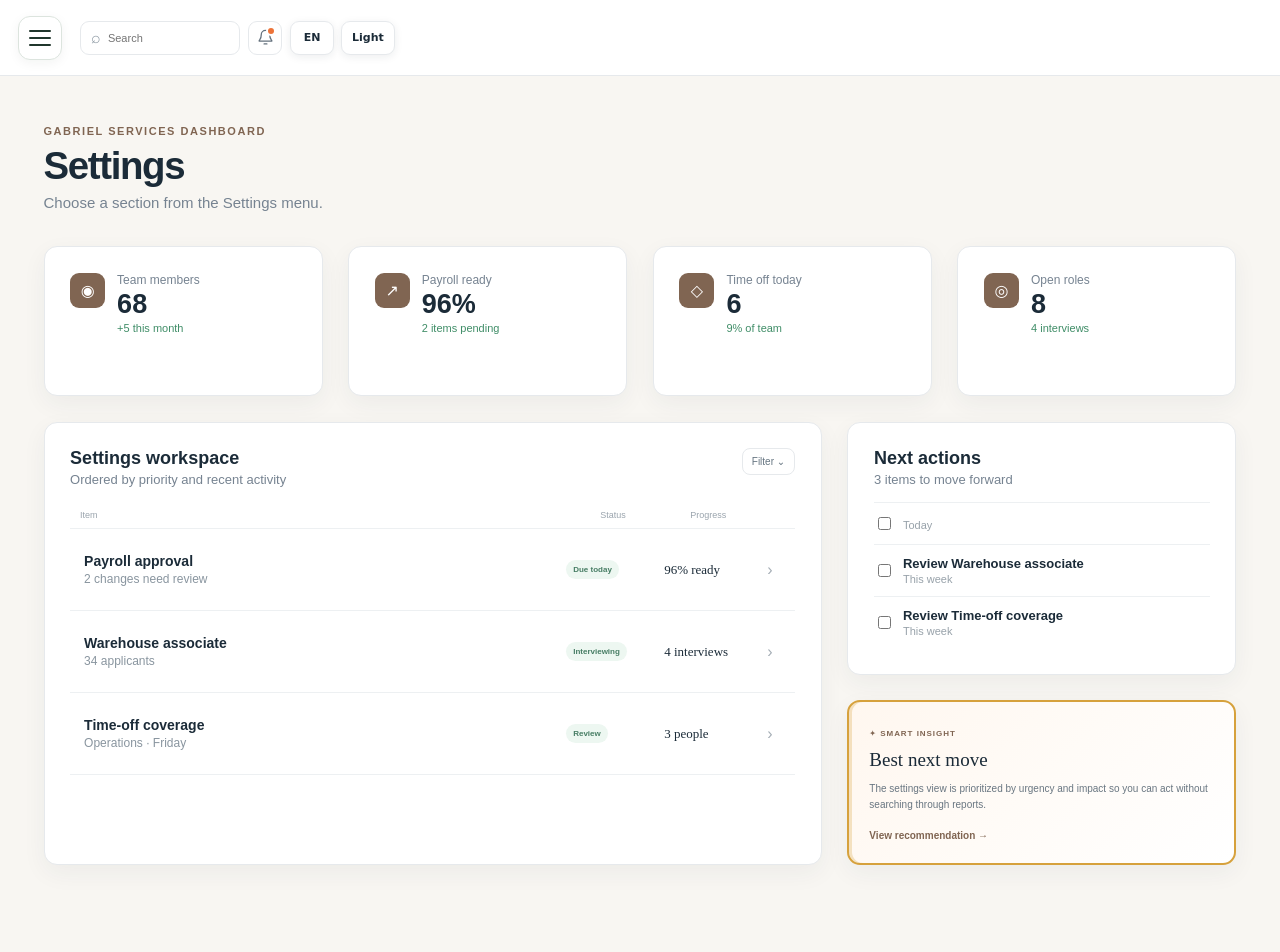
==== index.html @ d24aa78d "Add sliding workspace navigation and section tabs" ====
<!doctype html>
<html lang="en">
<head>
<meta charset="utf-8">
<meta name="viewport" content="width=device-width,initial-scale=1,viewport-fit=cover">
<meta name="description" content="Gabriel Services role-based HR dashboard suite for freelancers, recruiters, HR professionals, businesses and talent.">
<title>Gabriel Services — Business Workspace</title>
<style>
:root{--ink:#1b2b38;--muted:#768391;--line:#e6e9ec;--canvas:#f8f6f2;--nav:#263b4f;--nav2:#1b2c3b;--orange:#ed7338;--orange-soft:#fff1e7;--warm-accent:#806552;--gold-hint:#d6a13c;--green:#3f8d67;--white:#fff;--shadow:0 8px 24px rgba(31,48,64,.055)}
*{box-sizing:border-box}html,body{margin:0;min-height:100%;background:var(--canvas);color:var(--ink);font-family:Inter,ui-sans-serif,system-ui,-apple-system,"Segoe UI",sans-serif}button,input{font:inherit}.app{min-height:100vh;display:grid;grid-template-columns:252px minmax(0,1fr)}
.sidebar{height:100vh;position:sticky;top:0;padding:26px 17px 18px;background:linear-gradient(180deg,var(--nav),var(--nav2));color:#dbe3e9;display:flex;flex-direction:column}.brand{display:flex;align-items:center;gap:11px;padding:0 8px 25px;font-size:15px;font-weight:780}.brand-mark{width:39px;height:39px;display:grid;place-items:center;border-radius:12px;color:#fff;background:linear-gradient(145deg,#ff9a51,#df5b27);font:24px Georgia,serif;box-shadow:0 8px 18px rgba(234,105,48,.25)}.brand small{display:block;color:#8ea0af;font-size:10px;font-weight:500;margin-top:2px}.side-context{margin:0 8px 12px;padding:13px 14px;border:1px solid rgba(255,255,255,.09);background:rgba(255,255,255,.035);border-radius:11px}.side-context small{display:block;font-size:8px;letter-spacing:.15em;color:#8fa2b1}.side-context strong{font-size:12px}.side-nav{display:grid;gap:4px}.side-nav button,.side-bottom button{border:0;background:transparent;color:#b8c4cd;text-align:left;padding:10px 12px;border-radius:9px;cursor:pointer;display:flex;align-items:center;gap:11px;font-size:12.5px;transition:.18s}.side-nav button i,.side-bottom button i{width:18px;text-align:center;font-style:normal;color:#8ea1b0}.side-nav button:hover,.side-nav button.active,.side-bottom button:hover{background:#324b61;color:#fff}.side-nav button.active i{color:#ff9a62}.side-bottom{margin-top:auto;border-top:1px solid rgba(255,255,255,.11);padding-top:10px}
.workspace{min-width:0}.topbar{height:76px;position:sticky;top:0;z-index:5;background:rgba(255,255,255,.96);border-bottom:1px solid var(--line);display:flex;align-items:center;justify-content:flex-end;gap:16px;padding:10px 28px}.top-actions{display:flex;align-items:center;gap:8px}.search{height:34px;width:160px;display:flex;align-items:center;gap:6px;padding:0 10px;border:1px solid var(--line);border-radius:9px;color:#8d99a3;background:#fff}.search input{width:100%;border:0;outline:0;font-size:11px;background:transparent}.round{position:relative;width:34px;height:34px;border:1px solid var(--line);border-radius:9px;background:#fff;color:#64717d;cursor:pointer}.round em{position:absolute;width:6px;height:6px;background:var(--orange);border-radius:50%;right:7px;top:6px}
.content{max-width:1420px;margin:auto;padding:24px 34px 38px}.breadcrumb{color:#9aa4ac;font-size:10px;margin-bottom:18px}.breadcrumb span{padding:0 6px}.welcome{display:flex;align-items:flex-end;justify-content:space-between;gap:18px;margin-bottom:22px}.eyebrow{font-size:9px;letter-spacing:.14em;text-transform:uppercase;color:var(--warm-accent);font-weight:850}.welcome h1{font:500 31px Georgia,serif;margin:6px 0 5px}.welcome p,.panel-title p{margin:0;color:var(--muted);font-size:12px}.primary{border:0;border-radius:10px;background:var(--warm-accent);color:#fff;padding:11px 16px;font-size:11px;font-weight:800;box-shadow:0 8px 18px rgba(128,101,82,.24);cursor:pointer}.metrics{display:grid;grid-template-columns:repeat(4,minmax(0,1fr));gap:13px;margin-bottom:15px}.metrics article,.panel{background:#fff;border:1px solid var(--line);border-radius:13px;box-shadow:var(--shadow)}.metrics article{padding:16px;display:flex;gap:12px;min-width:0}.metrics i{width:35px;height:35px;border-radius:9px;background:var(--warm-accent);color:#fff;display:grid;place-items:center;font-style:normal}.metrics div{min-width:0;display:flex;flex-direction:column}.metrics span{font-size:10px;color:var(--muted)}.metrics strong{font:500 23px Georgia,serif;margin:2px 0}.metrics small{font-size:9px;color:var(--green)}
.dashboard-grid{display:grid;grid-template-columns:minmax(0,1.65fr) minmax(280px,.75fr);gap:15px}.panel{padding:18px}.panel-title{display:flex;align-items:flex-start;justify-content:space-between;gap:12px;margin-bottom:15px}.panel-title h2{font-size:14px;margin:0 0 3px}.panel-title button{border:1px solid var(--line);border-radius:8px;background:#fff;color:#667581;font-size:10px;padding:7px 9px;cursor:pointer}.table-head{display:grid;grid-template-columns:1fr 90px 95px;color:#9aa4ad;font-size:9px;padding:8px 10px;border-bottom:1px solid #edf0f2}.data-row{width:100%;display:grid;grid-template-columns:minmax(0,1fr) 90px 95px 14px;align-items:center;gap:8px;padding:14px 10px;border:0;border-bottom:1px solid #edf0f2;background:#fff;text-align:left;cursor:pointer;color:var(--ink)}.data-row:hover{background:#fbfaf8}.row-main{display:flex;flex-direction:column;min-width:0}.row-main b{font-size:11px;white-space:nowrap;overflow:hidden;text-overflow:ellipsis}.row-main small{font-size:9px;color:#89959f;margin-top:3px}.data-row>strong{font:500 13px Georgia,serif}.data-row>em{font-style:normal;color:#a4adb5}.status{justify-self:start;font-size:8px;font-weight:800;color:#477d64;background:#edf7f1;padding:5px 7px;border-radius:20px}.empty{padding:42px;text-align:center;color:var(--muted);font-size:12px}.right-stack{display:grid;gap:15px}.task{display:flex;align-items:center;gap:9px;padding:11px 0;border-top:1px solid #edf0f2;cursor:pointer}.task input{accent-color:var(--orange)}.task span{display:flex;flex-direction:column}.task b{font-size:10px}.task small{font-size:9px;color:#98a2aa;margin-top:2px}.insight{padding:20px;border:2px solid var(--gold-hint);border-radius:13px;background:linear-gradient(135deg,#fff7ef,#fff);box-shadow:inset 3px 0 0 rgba(214,161,60,.28),var(--shadow)}.insight>span{font-size:8px;letter-spacing:.12em;color:var(--warm-accent);font-weight:900}.insight h2{font:19px Georgia,serif;margin:9px 0 6px}.insight p{font-size:10px;line-height:1.6;color:#697681}.insight button{border:0;background:transparent;color:var(--warm-accent);padding:7px 0 0;font-size:10px;font-weight:800;cursor:pointer}.toast{position:fixed;right:22px;bottom:22px;z-index:30;padding:12px 16px;border-radius:10px;background:#233548;color:#fff;font-size:11px;opacity:0;transform:translateY(8px);pointer-events:none;transition:.2s}.toast.show{opacity:1;transform:none}
@media(max-width:1050px){.app{grid-template-columns:78px minmax(0,1fr)}.sidebar{padding:22px 11px}.brand>span:last-child,.side-context,.side-nav button span,.side-bottom button span,.brand,.side-nav button,.side-bottom button{justify-content:center}.topbar{padding:10px 17px}.content{padding:22px}.metrics{grid-template-columns:repeat(2,minmax(0,1fr))}.dashboard-grid{grid-template-columns:1fr}.right-stack{grid-template-columns:1fr 1fr}}
@media(max-width:720px){.app{display:block}.sidebar{position:fixed;top:auto;bottom:0;left:0;right:0;width:100%;height:66px;z-index:20;padding:7px 10px;display:block}.brand,.side-context,.side-bottom{display:none}.side-nav{display:flex;overflow-x:auto}.side-nav button{min-width:64px;display:flex;flex-direction:column;gap:2px;padding:5px 7px;font-size:8px}.side-nav button span{display:block;white-space:nowrap}.topbar{height:auto;min-height:64px;padding:9px 12px;align-items:flex-start}.top-actions .search,.top-actions .round{display:none}.content{padding:18px 14px 90px}.welcome{align-items:flex-start}.welcome h1{font-size:25px}.primary{font-size:0;padding:11px}.primary::first-letter{font-size:16px}.metrics{grid-template-columns:1fr 1fr}.dashboard-grid,.right-stack{grid-template-columns:1fr}.table-head{display:none}.data-row{grid-template-columns:minmax(0,1fr) 70px 14px}.data-row>strong{display:none}}
@media(prefers-reduced-motion:reduce){*{transition:none!important}}

/* Staff RBAC approval controls */
.staff-access{margin-top:16px;padding:20px}.staff-access-head{display:flex;justify-content:space-between;gap:16px;align-items:flex-start;margin-bottom:16px}.staff-access-head h2{margin:0 0 5px;font-size:16px}.staff-access-head p{margin:0;color:var(--muted);font-size:11px;line-height:1.5}.staff-master{display:flex;align-items:center;gap:9px;font-size:11px;font-weight:800;white-space:nowrap}.staff-grid{display:grid;gap:10px}.staff-member{display:grid;grid-template-columns:minmax(180px,1fr) minmax(250px,1.5fr) auto;gap:14px;align-items:center;padding:14px;border:1px solid var(--line);border-radius:11px;background:var(--white)}.staff-identity strong,.staff-identity span{display:block}.staff-identity strong{font-size:12px}.staff-identity span{margin-top:3px;color:var(--muted);font-size:9px}.permission-set{display:flex;flex-wrap:wrap;gap:7px}.permission-toggle{display:flex;align-items:center;gap:5px;padding:6px 8px;border:1px solid var(--line);border-radius:20px;font-size:9px;background:var(--canvas)}.permission-toggle input,.switch input{accent-color:var(--green)}.staff-actions{display:flex;align-items:center;gap:8px}.switch{display:flex;align-items:center;gap:5px;font-size:9px;font-weight:750}.danger-word{border:0;background:transparent;color:#b54132;font-size:10px;font-weight:850;text-decoration:underline;cursor:pointer}.staff-authorization{margin-top:14px;padding:15px;border-radius:11px;background:var(--warm-accent);border:1px solid var(--warm-accent);box-shadow:0 8px 18px rgba(128,101,82,.2)}.staff-authorization h3{margin:0 0 5px;color:#fff;font-size:12px}.staff-authorization p{margin:0 0 10px;color:#f5eee9;font-size:9px;line-height:1.5}.auth-fields{display:grid;grid-template-columns:1fr 1fr auto;gap:9px}.auth-fields input{min-height:38px;border:1px solid var(--line);border-radius:8px;padding:8px 10px;background:var(--white);color:var(--ink);font-size:10px}.auth-fields button{border:1px solid #fff;border-radius:8px;padding:9px 12px;background:var(--nav);color:#fff;font-size:10px;font-weight:800;cursor:pointer}.senior-badge{display:inline-flex;margin-top:6px;padding:4px 7px;border-radius:20px;background:#f2e8d6;color:#805b1c;font-size:8px;font-weight:850}.rbac-modal{position:fixed;inset:0;z-index:90;display:none;place-items:center;padding:18px;background:rgba(14,28,37,.58);backdrop-filter:blur(5px)}.rbac-modal.open{display:grid}.rbac-dialog{width:min(440px,100%);padding:22px;border-radius:14px;background:var(--white);border:1px solid var(--line);box-shadow:0 22px 60px rgba(0,0,0,.25)}.rbac-dialog h2{margin:0 0 8px;font-size:17px}.rbac-dialog p{color:var(--muted);font-size:10px;line-height:1.6}.rbac-dialog input{width:100%;min-height:40px;margin:8px 0;border:1px solid var(--line);border-radius:8px;padding:9px;background:var(--canvas);color:var(--ink)}.dialog-actions{display:flex;justify-content:flex-end;gap:8px;margin-top:12px}.dialog-actions button{border:1px solid var(--line);border-radius:8px;padding:9px 12px;background:var(--white);color:var(--ink);font-size:10px;font-weight:800;cursor:pointer}.dialog-actions .confirm-delete{background:#a9362b;border-color:#a9362b;color:#fff}.dialog-actions .confirm-delete:disabled{opacity:.45;cursor:not-allowed}
@media(max-width:900px){.staff-member{grid-template-columns:1fr}.staff-actions{justify-content:flex-start}.auth-fields{grid-template-columns:1fr}}

/* Language and theme controls */
.ui-preferences{display:flex;align-items:center;gap:7px;z-index:50}
.ui-toggle{min-width:44px;height:34px;padding:0 10px;border:1px solid var(--line,#d8dee3);border-radius:9px;background:var(--white,#fff);color:var(--ink,#1b2b38);font:700 11px/1 system-ui,sans-serif;cursor:pointer;box-shadow:0 2px 8px rgba(20,35,48,.08);transition:background .2s,color .2s,border-color .2s}
.ui-toggle:hover,.ui-toggle:focus-visible{border-color:var(--orange,#ed7338);outline:2px solid transparent;box-shadow:0 0 0 3px rgba(237,115,56,.18)}
html[data-theme="dark"]{color-scheme:dark;--ink:#ecf2f5;--muted:#aebbc4;--line:#3a4b58;--canvas:#121b22;--white:#1d2a34;--nav:#17232d;--nav2:#101920;--orange-soft:#3a291f;--shadow:0 8px 24px rgba(0,0,0,.28)}
html[data-theme="dark"] body,html[data-theme="dark"] main,html[data-theme="dark"] .workspace{background:#121b22;color:#ecf2f5}
html[data-theme="dark"] .topbar,html[data-theme="dark"] .panel,html[data-theme="dark"] .metrics article,html[data-theme="dark"] .data-row,html[data-theme="dark"] .search,html[data-theme="dark"] .round,html[data-theme="dark"] .panel-title button,html[data-theme="dark"] .ui-toggle{background:#1d2a34;color:#ecf2f5;border-color:#3a4b58}

html[data-theme="dark"] .data-row:hover{background:#263640}
html[data-theme="dark"] .insight{background:linear-gradient(135deg,#35271f,#1d2a34);border-color:var(--gold-hint)}
html[data-theme="dark"] .task,html[data-theme="dark"] .data-row,html[data-theme="dark"] .table-head{border-color:#33444f}
html[data-theme="dark"] img{filter:brightness(.88)}
@media(max-width:720px){.ui-preferences{position:fixed;right:10px;bottom:74px}.ui-toggle{height:38px;background:#fff;color:#1b2b38}}


/* Accessible zoom and responsive reflow standard — 45% through 200% */
html{-webkit-text-size-adjust:100%;text-size-adjust:100%}
body{overflow-x:hidden}
img,svg,canvas,video{max-width:100%;height:auto}
button,a,input,select,textarea{max-width:100%}
.workspace,.content,.panel,.dashboard-grid,.right-stack,.metrics,.welcome,.topbar,.top-actions,.data-row,.row-main{min-width:0}
@media(max-width:900px){
  .welcome{align-items:flex-start;flex-direction:column}
  .welcome .primary{align-self:stretch;min-height:44px;white-space:normal}
  .topbar{height:auto;min-height:64px;flex-wrap:wrap}
  .top-actions{margin-left:auto;flex-wrap:wrap}
}
@media(max-width:720px){
  .topbar{align-items:stretch}
  .content{padding-inline:clamp(12px,4vw,22px)}
  .primary{font-size:11px;padding:11px 16px}
  .primary::first-letter{font-size:inherit}
  .metrics{grid-template-columns:1fr}
  .metrics article{overflow-wrap:anywhere}
  .panel{padding:clamp(13px,4vw,18px)}
  .panel-title{flex-wrap:wrap}
  .data-row{grid-template-columns:minmax(0,1fr);gap:7px}
  .data-row>strong,.data-row>em,.data-row>.status{display:block;justify-self:start}
  .row-main b{white-space:normal;overflow:visible;text-overflow:clip;overflow-wrap:anywhere}
  .ui-preferences{position:static;margin-left:auto}
  .toast{left:12px;right:12px;bottom:78px;max-width:calc(100% - 24px)}
}
@media(max-width:380px){
  .topbar{padding-inline:10px}
  .side-nav button{min-width:58px}
}

</style>
<link rel="stylesheet" href="responsive.css?v=1">
<link rel="stylesheet" href="screens/adaptive.css?v=1">
<link rel="stylesheet" href="smb-workspaces.css?v=6">
  <link rel="stylesheet" href="workspace-nav.css?v=1">
</head>
<body>
<main class="app" id="dashboardApp">
 <aside class="sidebar" id="appSidebar">
  <div class="brand"><span class="brand-mark">G</span><span>Gabriel Services<small>People, beautifully managed</small></span></div>
  <div class="side-context"><small>WORKSPACE</small><strong id="workspaceName"></strong></div>
  <nav class="side-nav" id="sideNav" aria-label="Dashboard navigation"></nav>
 </aside>
 <section class="workspace">
  <header class="topbar"><button class="menu-toggle" id="menuToggle" type="button" aria-label="Close navigation menu" aria-controls="appSidebar" aria-expanded="true"><span></span><span></span><span></span></button><div class="top-actions"><label class="search"><span>⌕</span><input id="search" aria-label="Search screen" placeholder="Search"></label><button class="round notification-button" data-action="3 notifications ready" aria-label="Notifications: 3 unread" title="Notifications"><svg viewBox="0 0 24 24" aria-hidden="true"><path d="M18 8a6 6 0 0 0-12 0c0 7-3 7-3 9h18c0-2-3-2-3-9M10 21h4"/></svg><em></em></button></div></header>
  <div class="content">
   <div class="breadcrumb"><span id="crumbRole"></span> <span>/</span> <span id="crumbScreen"></span></div>
   <section class="welcome"><div><span class="eyebrow" id="eyebrow"></span><h1 id="title"></h1><p id="subtitle"></p></div><button class="primary" id="primary"></button></section>
   <section class="metrics" id="metrics"></section>
   <section class="dashboard-grid">
    <article class="panel"><div class="panel-title"><div><h2 id="workspaceTitle"></h2><p>Ordered by priority and recent activity</p></div><button data-action="Filters opened">Filter ⌄</button></div><div class="table-head"><span>Item</span><span>Status</span><span>Progress</span></div><div id="rowList"></div></article>
    <aside class="right-stack"><article class="panel"><div class="panel-title"><div><h2>Next actions</h2><p>3 items to move forward</p></div></div><div id="tasks"></div></article><article class="insight"><span>✦ SMART INSIGHT</span><h2>Best next move</h2><p id="insight"></p><button data-action="Recommendation opened">View recommendation →</button></article></aside>
   </section>

   <section class="section-workspace" id="sectionWorkspace" aria-live="polite"></section>

  </div>
 </section>
</main>
<button class="menu-backdrop" id="menuBackdrop" type="button" aria-label="Close navigation menu" hidden></button>

<div class="client-modal" id="clientModal" role="dialog" aria-modal="true" aria-labelledby="clientModalTitle" hidden>
 <div class="client-dialog">
  <header class="client-dialog-head"><div><span>CLIENT DIRECTORY &amp; BILLING</span><h2 id="clientModalTitle">Add client</h2><p>Create one reliable record for contacts, billing and invoicing.</p></div><button class="client-close" type="button" data-close-client aria-label="Close client form">×</button></header>
  <form id="clientForm">
   <section class="client-form-section"><div class="client-section-title"><h3>Client information</h3><span>Directory identity</span></div><div class="client-field-grid">
    <label>Client / business name <input name="businessName" autocomplete="organization" required placeholder="e.g. Northstar Ltd."></label>
    <label>Legal business name <input name="legalName" autocomplete="organization" placeholder="Registered legal name"></label>
    <label>Tax or registration number <input name="taxNumber" placeholder="Tax ID / registration number"></label>
    <label>Client status <select name="status"><option>Prospect</option><option selected>Active</option><option>On hold</option><option>Archived</option></select></label>
   </div></section>
   <section class="client-form-section"><div class="client-section-title"><h3>Primary contact</h3><span>People Directory</span></div><div class="client-field-grid">
    <label>Contact name <input name="contactName" autocomplete="name" required placeholder="First and last name"></label>
    <label>Role / title <input name="contactRole" autocomplete="organization-title" placeholder="e.g. Operations Director"></label>
    <label>Primary email <input name="contactEmail" type="email" autocomplete="email" required placeholder="name@company.com"></label>
    <label>Alternate email <input name="alternateEmail" type="email" placeholder="Optional alternate email"></label>
    <label>Phone <input name="phone" type="tel" autocomplete="tel" placeholder="Country code and number"></label>
    <label>Preferred contact method <select name="contactMethod"><option>Email</option><option>Phone</option><option>Either</option></select></label>
   </div></section>
   <section class="client-form-section"><div class="client-section-title"><h3>Billing &amp; invoicing</h3><span>Accounts receivable</span></div><label class="copy-contact"><input id="copyPrimaryContact" type="checkbox"> Use primary contact for billing</label><div class="client-field-grid">
    <label>Billing contact <input name="billingName" placeholder="Billing contact name"></label>
    <label>Billing email <input name="billingEmail" type="email" required placeholder="billing@company.com"></label>
    <label>Currency <select name="currency"><option>USD</option><option>CAD</option><option>EUR</option><option>GBP</option></select></label>
    <label>Payment terms <select name="paymentTerms"><option>Due on receipt</option><option>Net 15</option><option selected>Net 30</option><option>Net 45</option><option>Net 60</option></select></label>
    <label>Purchase order reference <input name="purchaseOrder" placeholder="Optional PO number"></label>
    <label>Invoice delivery <select name="invoiceDelivery"><option>Email PDF</option><option>E-invoice</option><option>Client portal</option></select></label>
    <label class="client-field-wide">Billing address <textarea name="billingAddress" autocomplete="street-address" placeholder="Street, city, region, postal code and country"></textarea></label>
    <label class="client-field-wide">Notes <textarea name="notes" placeholder="Billing instructions, service notes or internal reference"></textarea></label>
   </div></section>
   <p class="client-form-note">This prototype prepares the client record for secure backend validation. Contact and billing details are not stored in this browser.</p>
   <div class="client-form-actions"><button class="workspace-button" type="button" data-close-client>Cancel</button><button class="workspace-button primary-action" type="submit">Save client</button></div>
  </form>
 </div>
</div>

<div class="toast" id="toast" role="status" aria-live="polite"></div>
<script>
const accountData=(()=>{try{return JSON.parse(localStorage.getItem("gaboAccount")||"{}")}catch{return {}}})();
const businessName=(localStorage.getItem("gaboBusinessName")||accountData.businessName||accountData.companyName||"Gabriel Services").trim();
const roles={
 freelance:{label:"Freelance",plan:"Solo · $8.99/mo",person:"Maya Chen",menu:[["overview","⌂","Overview"],["clients","◉","Clients"],["projects","◇","Projects & milestones"],["candidates","◎","Candidates"],["time","◷","Time & expenses"],["invoices","▤","Invoices & payments"],["documents","□","Documents"],["calendar","◫","Calendar"]]},
 independent:{label:"Independent Recruiter",plan:"Independent · $22/mo",person:"Alex Morgan",menu:[["overview","⌂","Overview"],["requisitions","◇","Job requisitions"],["talent","◎","Talent pool"],["pipeline","⇢","Pipeline"],["interviews","◷","Interviews"],["approvals","✓","Client approvals"],["clients","◉","Client accounts"],["placements","▤","Placements & fees"],["calendar","◫","Calendar"]]},
 hrpro:{label:"HR Pro",plan:"Professional · Premium",person:"Gabo Admin",menu:[["overview","⌂","Overview"],["people","◎","Employee records"],["recruiting","◇","Recruiting"],["onboarding","✓","Onboarding"],["timeoff","◷","Time & leave"],["performance","↗","Performance"],["documents","▤","Documents & policies"],["analytics","◫","People analytics"],["compliance","□","Compliance"]]},
 smb:{label:businessName,plan:"Business · Premium",person:"Elena Park",menu:[["overview","⌂","Overview"],["talentacquisition","◇","Talent Acquisition"],["onboarding","✓","Onboarding"],["employees","◎","Employees"],["businessapprovals","!","Approvals"],["documents","□","Documents"],["directory","◉","People Directory"],["clientbilling","▤","Clients & Billing"],["businessanalytics","↗","Reports & Analytics"],["settings","⚙","Settings"]]},
 talent:{label:"Consumer / Talent",plan:"Talent · Free",person:"Jordan Lee",menu:[["overview","⌂","My overview"],["profile","◎","Profile"],["discover","⌕","Discover jobs"],["saved","♡","Saved jobs"],["applications","◇","Job tracker"],["interviews","◷","Interviews"],["alerts","!","Job alerts"],["documents","□","Documents"],["career","↗","Career tools"]]}
};
const definitions={overview:["Daily overview","The decisions that need your attention today.","Create task"],clients:["Client workspace","Manage relationships, service health and the next promised action.","Add client"],projects:["Projects","See scope, delivery risk and milestones without switching tools.","New project"],candidates:["Candidate desk","Source, screen and move talent through every client pipeline.","Add candidate"],time:["Time & expenses","Capture billable work and reimbursable costs by client.","Log time"],invoices:["Invoices","Create, send and track client billing from completed work.","New invoice"],documents:["Documents","Keep contracts, letters, templates, invoices and generated PDFs organized.","Upload document"],requisitions:["Job requisitions","Prioritize open roles, owners, budgets and hiring progress.","Open requisition"],talent:["Talent pool","Search qualified people and build reusable talent communities.","Add talent"],pipeline:["Recruiting pipeline","See candidates by stage and remove hiring bottlenecks.","Move candidate"],interviews:["Interview center","Coordinate panels, scorecards and candidate communication.","Schedule interview"],placements:["Placements & fees","Monitor accepted offers, guarantees and recruiting revenue.","Record placement"],people:["People directory","One reliable view of employment, team and contact details.","Add person"],recruiting:["Recruiting","Plan headcount and guide candidates from application to offer.","Create job"],talentacquisition:["Talent Acquisition","Search, recruit, interview and hire through one accountable pipeline.","Create job"],onboarding:["Onboarding","Prepare new hires through training, equipment, documents and readiness approvals.","Start onboarding"],employees:["Employees","Manage employment records, organization, time, leave, benefits and performance.","Add employee"],directory:["People Directory","Find authorized employee, candidate, delegate and client contacts.","Add person"],clientbilling:["Clients & Billing","Manage client accounts, billing contacts, invoices and payment status.","Add client"],businessanalytics:["Reports & Analytics","Compare recruiting, hiring, onboarding, workforce and financial performance.","Create report"],settings:["Settings","Choose a section from the Settings menu.",""],performance:["Performance","Keep goals, feedback and growth conversations moving.","Create review"],engagement:["Engagement","Understand sentiment and act on the themes that matter.","Launch pulse"],analytics:["People analytics","Turn workforce signals into clear, defensible decisions.","Build report"],compliance:["Compliance center","Keep policies, acknowledgements and required actions current.","Add control"],team:["My team","Manage employee records and today’s manager actions.","Add employee"],hiring:["Hiring","Fill priority roles with a consistent candidate experience.","Post job"],payroll:["Payroll","Review changes and make the next pay run ready.","Review payroll"],timeoff:["Time & attendance","Resolve exceptions, approve leave and understand coverage.","Review requests"],benefits:["Benefits","Manage enrollment, eligibility and employee questions.","Open enrollment"],reports:["Reports","Use current workforce data to answer business questions.","Create report"],profile:["Your profile","Present your experience, strengths and work preferences.","Edit profile"],discover:["Discover jobs","Focused opportunities selected around your skills and goals.","Set preferences"],saved:["Saved jobs","Compare promising roles and decide where to apply next.","Compare jobs"],applications:["Applications","Track every application, next step and employer update.","Add application"],assessments:["Assessments","Complete requested skills checks and share verified results.","Start assessment"],calendar:["Calendar","See interviews, deadlines, milestones and follow-ups in one schedule.","Add event"],approvals:["Client approvals","Keep client decisions, requested changes and due dates together.","Request approval"],businessapprovals:["Approvals","Review requests, approval chains, decisions and authorization history in one place.","Review approvals"],alerts:["Job alerts","Manage focused alerts for roles matching your preferences.","Create alert"],career:["Career tools","Prepare applications, interviews and professional development steps.","Open career tools"]};
const metrics={freelance:[["Active clients","4","+1 this month"],["Open projects","7","3 need attention"],["Candidates","42","+12 this week"],["Monthly revenue","$4,860","82% of goal"]],independent:[["Open searches","18","5 priority"],["Active candidates","64","+11 this week"],["Interviews","19","6 today"],["Placement fees","$12.4k","+14% MoM"]],hrpro:[["Headcount","286","+8 this quarter"],["Retention","94.6%","+2.1 points"],["Engagement","8.4/10","Top quartile"],["Open positions","23","11 on track"]],smb:[["Team members","68","+5 this month"],["Payroll ready","96%","2 items pending"],["Time off today","6","9% of team"],["Open roles","8","4 interviews"]],talent:[["Profile strength","88%","Add one reference"],["Applications","12","4 in review"],["Interviews","3","Next Tuesday"],["Profile views","46","+18 this week"]]};
const records={freelance:[["Northstar hiring sprint","2 interviews today","On track","72%"],["Atlas onboarding","Policy pack awaiting review","Needs action","48%"],["Brightline audit","Client feedback received","On track","86%"]],independent:[["Senior Product Designer","Northstar · 8 candidates","Priority","Interview"],["People Operations Lead","Atlas · 12 candidates","On track","Screening"],["Data Analyst","Brightline · 5 candidates","New","Sourcing"]],hrpro:[["Product organization","84 employees · 3 openings","Healthy","94% retained"],["Operations","112 employees · 7 actions","Review","91% retained"],["Customer team","90 employees · 4 openings","Healthy","97% retained"]],smb:[["Payroll approval","2 changes need review","Due today","96% ready"],["Warehouse associate","34 applicants","Interviewing","4 interviews"],["Time-off coverage","Operations · Friday","Review","3 people"]],talent:[["People Operations Specialist","Northstar · Hybrid","Interview","92% match"],["HR Coordinator","Atlas · Remote","In review","88% match"],["Talent Associate","Brightline · Quito","Saved","86% match"]]};
let activeRole="smb",activeScreen="settings";const $=id=>document.getElementById(id);
function notify(message){const t=$("toast");t.textContent=message;t.classList.add("show");clearTimeout(notify.timer);notify.timer=setTimeout(()=>t.classList.remove("show"),2100)}
function screen(){const r=roles[activeRole],m=r.menu.find(x=>x[0]===activeScreen),d=definitions[activeScreen]||definitions.overview;return{role:r,menu:m,title:activeScreen==="overview"?({freelance:"Good morning, Maya",independent:"Your recruiting desk",hrpro:"People operations command center",smb:"Company overview",talent:"Welcome back, Jordan"}[activeRole]):d[0],subtitle:d[1],action:d[2]}}
function renderRows(){const q=$("search").value.toLowerCase(),list=records[activeRole].filter(r=>r.join(" ").toLowerCase().includes(q));$("rowList").innerHTML=list.length?list.map(r=>`<button class="data-row" data-action="${r[0]} opened"><span class="row-main"><b>${r[0]}</b><small>${r[1]}</small></span><span class="status">${r[2]}</span><strong>${r[3]}</strong><em>›</em></button>`).join(""):`<div class="empty">No items match “${$("search").value}”.</div>`;bindActions()}
function render(){const s=screen(),r=s.role,m=s.menu;$("workspaceName").textContent=r.label;$("sideNav").innerHTML=r.menu.map(x=>`<button data-screen="${x[0]}" class="${x[0]===activeScreen?"active":""}"><i>${x[1]}</i><span>${x[2]}</span></button>`).join("");$("crumbRole").textContent=r.label;$("crumbScreen").textContent=m[2];$("eyebrow").textContent=`${r.label} dashboard`;$("title").textContent=s.title;$("subtitle").textContent=s.subtitle;$("primary").textContent=`＋ ${s.action}`;$("primary").dataset.action=`${s.action} opened`;$("workspaceTitle").textContent=`${m[2]} workspace`;$("metrics").innerHTML=metrics[activeRole].map((x,i)=>`<article><i>${["◉","↗","◇","◎"][i]}</i><div><span>${x[0]}</span><strong>${x[1]}</strong><small>${x[2]}</small></div></article>`).join("");$("tasks").innerHTML=records[activeRole].map((x,i)=>`<label class="task"><input type="checkbox"><span><b>${i?`Review ${x[0]}`:s.action}</b><small>${i?"This week":"Today"}</small></span></label>`).join("");$("insight").textContent=activeScreen==="overview"?"One focused action can clear today’s largest bottleneck. Open the first item to see the recommended next step.":`The ${m[2].toLowerCase()} view is prioritized by urgency and impact so you can act without searching through reports.`;$("search").value="";renderRows();bindControls()}
function bindControls(){document.querySelectorAll("[data-screen]").forEach(b=>b.onclick=()=>{activeScreen=b.dataset.screen;render()});document.querySelectorAll('.task input').forEach(c=>c.onchange=()=>notify(c.checked?"Task completed":"Task restored"));bindActions()}
function bindActions(){document.querySelectorAll("[data-action]").forEach(b=>b.onclick=()=>notify(b.dataset.action))}
$("search").addEventListener("input",renderRows);render();
</script>

<script>
(() => {
 const root=document.documentElement,KT="gabo-theme",KL="gabo-language";
 let lang=localStorage.getItem(KL)||"en",theme=localStorage.getItem(KT)||"light";
 const pairs=[["Gabo IO is designed to help users navigate the platform and find the right next step. Authorized people remain accountable for employment decisions.","Gabo IO está diseñado para ayudar a los usuarios a navegar por la plataforma y encontrar el próximo paso adecuado. Las personas autorizadas conservan la responsabilidad de las decisiones laborales."],["One focused action can clear today’s largest bottleneck. Open the first item to see the recommended next step.","Una acción enfocada puede resolver el mayor obstáculo de hoy. Abra el primer elemento para ver el próximo paso recomendado."],["Gabo Services is a resource-driven HR platform connecting professionals, growing businesses, and talent.","Gabo Services es una plataforma de recursos humanos impulsada por recursos que conecta a profesionales, empresas en crecimiento y talento."],["Each workspace presents relevant information while respecting role and tenant boundaries.","Cada espacio de trabajo presenta información pertinente y respeta los límites de cada función y organización."],["Bring recruiting, interviews, onboarding, and candidate communication into one workspace.","Reúna el reclutamiento, las entrevistas, la incorporación y la comunicación con candidatos en un solo espacio."],["Create a strong profile, discover opportunities, and follow every step of your journey.","Cree un perfil sólido, descubra oportunidades y siga cada etapa de su trayectoria."],["is prioritized by urgency and impact so you can act without searching through reports.","se prioriza según la urgencia y el impacto para que pueda actuar sin buscar entre informes."],["View Platform Owner, IT Support, Applicant, and the four current HR plan experiences.","Vea las experiencias del Propietario de la plataforma, Soporte de TI, Postulante y los cuatro planes actuales de RR. HH."],["Access practical HR resources and outstanding talent without enterprise complexity.","Acceda a recursos prácticos de RR. HH. y talento sobresaliente sin la complejidad empresarial."],["Connecting businesses, professionals, services and customers around the world.","Conectando empresas, profesionales, servicios y clientes en todo el mundo."],["Organize roles, talent, interviews, and decisions in one clear workflow.","Organice puestos, talento, entrevistas y decisiones en un flujo de trabajo claro."],["A respectful journey with clear opportunities, progress, and next steps.","Una trayectoria respetuosa con oportunidades, avances y próximos pasos claros."],["Guide people and teams through defined next steps and responsibilities.","Guíe a las personas y los equipos mediante próximos pasos y responsabilidades definidos."],["sign-in is not yet available. Please continue with your email address.","todavía no está disponible. Continúe con su correo electrónico."],["A simpler way to coordinate hiring, onboarding, and authorized staff.","Una manera más sencilla de coordinar la contratación, la incorporación y el personal autorizado."],["Build credible talent pipelines and move every opportunity forward.","Construya procesos de talento confiables e impulse cada oportunidad."],["Practical tools for recruiters, HR professionals, and consultants.","Herramientas prácticas para reclutadores, profesionales de RR. HH. y consultores."],["Manage relationships, service health and the next promised action.","Gestione relaciones, calidad del servicio y la próxima acción comprometida."],["Future roadmap: Recruitment Agency, HR Business, and Enterprise.","Hoja de ruta futura: Agencia de reclutamiento, Empresa de RR. HH. y Corporación."],["See scope, delivery risk and milestones without switching tools.","Consulte el alcance, el riesgo de entrega y los hitos sin cambiar de herramienta."],["Search qualified people and build reusable talent communities.","Busque personas calificadas y cree comunidades de talento reutilizables."],["Plan headcount and guide candidates from application to offer.","Planifique la plantilla y guíe a los candidatos desde la postulación hasta la oferta."],["You will continue to your selected dashboard after signing in.","Continuará al panel seleccionado después de iniciar sesión."],["Source, screen and move talent through every client pipeline.","Busque, evalúe y avance talento en el proceso de cada cliente."],["Keep policies, acknowledgements and required actions current.","Mantenga actualizadas las políticas, confirmaciones y acciones obligatorias."],["Give every new hire a clear, complete first-week experience.","Ofrezca a cada nuevo empleado una primera semana clara y completa."],["Focused opportunities selected around your skills and goals.","Oportunidades específicas seleccionadas según sus habilidades y objetivos."],["Complete requested skills checks and share verified results.","Complete las evaluaciones de habilidades solicitadas y comparta resultados verificados."],["Keep important files organized, current and ready to share.","Mantenga los archivos importantes organizados, actualizados y listos para compartir."],["Prioritize open roles, owners, budgets and hiring progress.","Priorice puestos abiertos, responsables, presupuestos y avances de contratación."],["Monitor accepted offers, guarantees and recruiting revenue.","Supervise ofertas aceptadas, garantías e ingresos por reclutamiento."],["Fill priority roles with a consistent candidate experience.","Cubra puestos prioritarios con una experiencia coherente para los candidatos."],["Set up your Gabo Services account to access your workspace.","Configure su cuenta de Gabo Services para acceder a su espacio de trabajo."],["Keep workforce activity visible, focused, and accountable.","Mantenga la actividad laboral visible, enfocada y responsable."],["Create, send and track client billing from completed work.","Cree, envíe y supervise la facturación de clientes por trabajos terminados."],["Coordinate panels, scorecards and candidate communication.","Coordine paneles, evaluaciones y comunicación con candidatos."],["One reliable view of employment, team and contact details.","Una vista confiable de los datos laborales, del equipo y de contacto."],["Resolve exceptions, approve leave and understand coverage.","Resuelva excepciones, apruebe permisos y comprenda la cobertura."],["Turn workforce signals into clear, defensible decisions.","Convierta las señales laborales en decisiones claras y fundamentadas."],["Use current workforce data to answer business questions.","Use datos laborales actuales para responder preguntas empresariales."],["Present your experience, strengths and work preferences.","Presente su experiencia, fortalezas y preferencias laborales."],["You can choose a dashboard after accessing your account.","Puede elegir un panel después de acceder a su cuenta."],["HR recruitment, onboarding, and workforce coordination.","Reclutamiento, incorporación y coordinación de la fuerza laboral."],["Platform concept · Capabilities released progressively.","Concepto de plataforma · Funciones publicadas progresivamente."],["Capture billable work and reimbursable costs by client.","Registre por cliente el trabajo facturable y los gastos reembolsables."],["Understand sentiment and act on the themes that matter.","Comprenda el sentir del equipo y actúe sobre los temas importantes."],["Compare promising roles and decide where to apply next.","Compare puestos prometedores y decida dónde postularse."],["Track every application, next step and employer update.","Supervise cada postulación, próximo paso y actualización del empleador."],["Organize independent recruiting activity with clarity.","Organice con claridad la actividad de reclutamiento independiente."],["See candidates by stage and remove hiring bottlenecks.","Vea candidatos por etapa y elimine obstáculos de contratación."],["Manage enrollment, eligibility and employee questions.","Gestione inscripciones, elegibilidad y consultas de empleados."],["Keep goals, feedback and growth conversations moving.","Mantenga en marcha los objetivos, comentarios y conversaciones de crecimiento."],["Manage employee records and today’s manager actions.","Gestione los registros de empleados y las acciones gerenciales de hoy."],["Sign in to continue to your Gabo Services workspace.","Inicie sesión para continuar a su espacio de trabajo de Gabo Services."],["Profile, opportunities, progress, and onboarding.","Perfil, oportunidades, avances e incorporación."],["Professional for leadership. Friendly for people.","Profesional para líderes. Amigable para las personas."],["Roles, candidates, onboarding, and team access.","Puestos, candidatos, incorporación y acceso del equipo."],["Assigned work within approved responsibilities.","Trabajo asignado dentro de responsabilidades autorizadas."],["Review changes and make the next pay run ready.","Revise los cambios y prepare el próximo ciclo de nómina."],["The decisions that need your attention today.","Las decisiones que requieren su atención hoy."],["The decisions that need your attention today.","Las decisiones que requieren su atención hoy."],["A clearer path from recruitment to readiness.","Un camino más claro desde el reclutamiento hasta la preparación."],["Technology supports professional judgment.","La tecnología respalda el criterio profesional."],["Ordered by priority and recent activity","Ordenado por prioridad y actividad reciente"],["Designed for people and growing teams","Diseñado para personas y equipos en crecimiento"],["The right view for the work at hand.","La vista correcta para el trabajo actual."],["Relevant work for each participant.","Trabajo pertinente para cada participante."],["Capabilities released progressively","Funciones publicadas progresivamente"],["Helpful guidance. Human decisions.","Orientación útil. Decisiones humanas."],["Clear organizational boundaries.","Límites organizacionales claros."],["People operations command center","Centro de gestión de personal"],["Start simply. Grow with purpose.","Empiece simple. Crezca con propósito."],["People Operations Specialist","Especialista en gestión de personal"],["Return to Gabo Services home","Volver al inicio de Gabo Services"],["Policy pack awaiting review","Paquete de políticas pendiente de revisión"],["People, beautifully managed","Personas, gestionadas con excelencia"],["Alternative sign-in methods","Métodos alternativos de inicio de sesión"],["Three focused experiences.","Tres experiencias enfocadas."],["View workspace dashboards","Ver paneles de trabajo"],["Review from the beginning","Revisar desde el inicio"],["Client feedback received","Comentarios del cliente recibidos"],["One coordinated platform","Una plataforma coordinada"],["Explore every dashboard.","Explore cada panel."],["Northstar hiring sprint","Campaña de contratación Northstar"],["Senior Product Designer","Diseñador sénior de producto"],["People Operations Lead","Líder de gestión de personal"],["Independent Recruiter","Reclutador independiente"],["Role-based workspaces","Espacios por función"],["At least 8 characters","Al menos 8 caracteres"],["creating your account","crear su cuenta"],["Your recruiting desk","Su centro de reclutamiento"],["Welcome back, Jordan","Bienvenido de nuevo, Jordan"],["Product organization","Organización de producto"],["Explore the platform","Explorar la plataforma"],["Continue with Google","Continuar con Google"],["Create your account.","Cree su cuenta."],["Recruiting pipeline","Proceso de reclutamiento"],["View recommendation","Ver recomendación"],["changes need review","cambios requieren revisión"],["Warehouse associate","Auxiliar de almacén"],["notifications ready","notificaciones listas"],["Continue with Apple","Continuar con Apple"],["Good morning, Maya","Buenos días, Maya"],["Schedule interview","Programar entrevista"],["Applicant / Talent","Postulante / Talento"],["Interactive sample","Muestra interactiva"],["Forgot my password","Olvidé mi contraseña"],["Back to dashboards","Volver a los paneles"],["Globally connected","Conectados globalmente"],["Compliance center","Centro de cumplimiento"],["Placements & fees","Colocaciones y honorarios"],["Time & attendance","Tiempo y asistencia"],["Active candidates","Candidatos activos"],["Add one reference","Agregue una referencia"],["Time-off coverage","Cobertura de ausencias"],["Consumer / Talent","Consumidor / Talento"],["Human opportunity","Oportunidad humana"],["clearly connected","claramente conectada"],["Workforce support","Apoyo laboral"],["Human accountable","Responsabilidad humana"],["For professionals","Para profesionales"],["For organizations","Para organizaciones"],["See the workspace","Ver el espacio"],["or use your email","o use su correo electrónico"],["Company overview","Resumen de la empresa"],["Client workspace","Espacio de clientes"],["Interview center","Centro de entrevistas"],["Job requisitions","Solicitudes de empleo"],["People directory","Directorio de personal"],["People analytics","Analítica de personal"],["Open requisition","Abrir solicitud"],["Record placement","Registrar colocación"],["Start onboarding","Iniciar incorporación"],["Start assessment","Iniciar evaluación"],["Profile strength","Solidez del perfil"],["Atlas onboarding","Incorporación de Atlas"],["Brightline audit","Auditoría de Brightline"],["interviews today","entrevistas hoy"],["Payroll approval","Aprobación de nómina"],["Talent Associate","Asociado de talento"],["Platform concept","Concepto de plataforma"],["Your destination","Su destino"],["Time & expenses","Tiempo y gastos"],["Upload document","Subir documento"],["Review requests","Revisar solicitudes"],["Open enrollment","Abrir inscripción"],["Set preferences","Definir preferencias"],["Add application","Agregar postulación"],["Monthly revenue","Ingresos mensuales"],["Client accounts","Cuentas de clientes"],["HR Professional","Profesional de RR. HH."],["Better together","Mejor juntos"],["For individuals","Para personas"],["Open dashboards","Abrir paneles"],["View dashboards","Ver paneles"],["Having trouble?","¿Tiene problemas?"],["Forgot my email","Olvidé mi correo"],["Daily overview","Resumen diario"],["Candidate desk","Centro de candidatos"],["Best next move","Mejor próximo paso"],["Move candidate","Mover candidato"],["Review payroll","Revisar nómina"],["Active clients","Clientes activos"],["Placement fees","Honorarios por colocación"],["Open positions","Puestos abiertos"],["Time off today","Ausencias hoy"],["need attention","requieren atención"],["HR Coordinator","Coordinador de RR. HH."],["Task completed","Tarea completada"],["Filters opened","Filtros abiertos"],["No items match","Ningún elemento coincide con"],["Independent HR","RR. HH. independiente"],["Open dashboard","Abrir panel"],["Create account","Crear cuenta"],["Account access","Acceso a la cuenta"],["Your business.","Su empresa."],["Discover jobs","Descubrir empleos"],["Add candidate","Agregar candidato"],["Create review","Crear evaluación"],["Create report","Crear informe"],["Open projects","Proyectos abiertos"],["Open searches","Búsquedas abiertas"],["Payroll ready","Nómina preparada"],["Profile views","Vistas del perfil"],["items pending","elementos pendientes"],["Customer team","Equipo de atención al cliente"],["Task restored","Tarea restaurada"],["SMART INSIGHT","IDEA INTELIGENTE"],["Premium plans","Planes premium"],["Who it serves","A quién sirve"],["Welcome back.","Bienvenido de nuevo."],["Email address","Correo electrónico"],["Your profile","Su perfil"],["Next actions","Próximas acciones"],["Launch pulse","Lanzar encuesta"],["Build report","Crear informe"],["Add employee","Agregar empleado"],["Edit profile","Editar perfil"],["Compare jobs","Comparar empleos"],["Team members","Miembros del equipo"],["this quarter","este trimestre"],["Top quartile","Cuartil superior"],["Next Tuesday","El próximo martes"],["Data Analyst","Analista de datos"],["Needs action","Requiere acción"],["Interviewing","Entrevistando"],["Applications","Postulaciones"],["Professional","Profesional"],["People first","Las personas primero"],["Tenant-aware","Consciente de la organización"],["Role-focused","Enfocado por función"],["Talent pool","Banco de talento"],["Create task","Crear tarea"],["New project","Nuevo proyecto"],["New invoice","Nueva factura"],["Add control","Agregar control"],["Performance","Desempeño"],["Assessments","Evaluaciones"],["Independent","Independiente"],["Recruitment","Reclutamiento"],["Freelancers","Freelancers"],["Remember me","Recordarme"],["Saved jobs","Empleos guardados"],["Add client","Agregar cliente"],["Add talent","Agregar talento"],["Add person","Agregar persona"],["Create job","Crear empleo"],["Open roles","Puestos abiertos"],["this month","este mes"],["candidates","candidatos"],["Operations","Operaciones"],["applicants","postulantes"],["Candidates","Candidatos"],["Interviews","Entrevistas"],["Recruiting","Reclutamiento"],["Onboarding","Incorporación"],["Engagement","Compromiso"],["Compliance","Cumplimiento"],["Workspaces","Espacios de trabajo"],["Connected.","Conectada."],["signing in","iniciar sesión"],["Headcount","Plantilla"],["Retention","Retención"],["this week","esta semana"],["in review","en revisión"],["employees","empleados"],["Interview","Entrevista"],["Screening","Evaluación"],["Due today","Vence hoy"],["workspace","espacio de trabajo"],["dashboard","panel"],["This week","Esta semana"],["Documents","Documentos"],["Freelance","Freelance"],["WORKSPACE","ESPACIO DE TRABAJO"],["Full name","Nombre completo"],["Log time","Registrar tiempo"],["Post job","Publicar empleo"],["priority","prioritarios"],["on track","en curso"],["openings","vacantes"],["On track","En curso"],["Priority","Prioridad"],["Sourcing","Búsqueda"],["Progress","Progreso"],["Settings","Configuración"],["Overview","Resumen"],["Projects","Proyectos"],["Invoices","Facturas"],["Pipeline","Proceso"],["Benefits","Beneficios"],["Business","Empresa"],["Platform","Plataforma"],["Password","Contraseña"],["I'm here","Estoy aquí"],["My team","Mi equipo"],["of goal","del objetivo"],["of team","del equipo"],["actions","acciones"],["Healthy","Saludable"],["Review ","Revisar "],["Clients","Clientes"],["Payroll","Nómina"],["Reports","Informes"],["Profile","Perfil"],["Recruit","Reclutar"],["Onboard","Incorporar"],["Support","Apoyar"],["Sign in","Iniciar sesión"],["points","puntos"],["people","personas"],["Hybrid","Híbrido"],["Remote","Remoto"],["Review","Revisar"],["opened","abierto"],["Filter","Filtrar"],["Status","Estado"],["Search","Buscar"],["Hiring","Contratación"],["HR Pro","RR. HH. Pro"],["Talent","Talento"],["today","hoy"],["Saved","Guardado"],["Today","Hoy"],["Staff","Personal"],["Plans","Planes"],["About","Acerca de"],["after","después de"],["Light","Claro"],["Item","Elemento"],["Solo","Individual"],["Menu","Menú"],["Dark","Oscuro"]];
 const original=new WeakMap();
 const businessTranslations=[["Talent Acquisition","Adquisición de talento"],["Search, recruit, interview and hire through one accountable pipeline.","Busque, reclute, entreviste y contrate mediante un proceso responsable."],["Prepare new hires through training, equipment, documents and readiness approvals.","Prepare a los nuevos empleados mediante capacitación, equipos, documentos y aprobaciones de preparación."],["Employees","Empleados"],["Manage employment records, organization, time, leave, benefits and performance.","Gestione registros laborales, organización, tiempo, permisos, beneficios y desempeño."],["People Directory","Directorio de personal"],["Find authorized employee, candidate, delegate and client contacts.","Encuentre contactos autorizados de empleados, candidatos, delegados y clientes."],["Clients & Billing","Clientes y facturación"],["Manage client accounts, billing contacts, invoices and payment status.","Gestione cuentas de clientes, contactos de facturación, facturas y estados de pago."],["Reports & Analytics","Informes y analítica"],["Compare recruiting, hiring, onboarding, workforce and financial performance.","Compare el desempeño de reclutamiento, contratación, incorporación, personal y finanzas."],["Manage the business profile, security, delegates, permissions and activity history.","Gestione el perfil empresarial, la seguridad, los delegados, los permisos y el historial de actividad."],["Keep contracts, letters, templates, invoices and generated PDFs organized.","Mantenga organizados los contratos, cartas, plantillas, facturas y PDF generados."],["Review requests, approval chains, decisions and authorization history in one place.","Revise solicitudes, cadenas de aprobación, decisiones e historial de autorizaciones en un solo lugar."]];
 const extra=[["3 items to move forward","3 elementos para avanzar"],["Recommendation opened","Recomendación abierta"],["Settings opened","Configuración abierta"],["Dashboard navigation","Navegación del panel"],["Search screen","Buscar en la pantalla"],["Unified HR Platform & Dashboards","Plataforma y paneles unificados de RR. HH."],["Sign in or create a Gabo Services account to continue to your dashboard.","Inicie sesión o cree una cuenta de Gabo Services para continuar a su panel."],["Projects & milestones","Proyectos e hitos"],["Invoices & payments","Facturas y pagos"],["Calendar","Calendario"],["Client approvals","Aprobaciones de clientes"],["Employee records","Registros de empleados"],["Time & leave","Tiempo y permisos"],["Documents & policies","Documentos y políticas"],["People directory","Directorio de personal"],["Approvals","Aprobaciones"],["Job tracker","Seguimiento de empleos"],["Job alerts","Alertas de empleo"],["Career tools","Herramientas profesionales"],["See interviews, deadlines, milestones and follow-ups in one schedule.","Vea entrevistas, plazos, hitos y seguimientos en un solo calendario."],["Add event","Agregar evento"],["Keep client decisions, requested changes and due dates together.","Mantenga juntas las decisiones del cliente, los cambios solicitados y las fechas límite."],["Request approval","Solicitar aprobación"],["Manage focused alerts for roles matching your preferences.","Gestione alertas específicas para puestos que coincidan con sus preferencias."],["Create alert","Crear alerta"],["Prepare applications, interviews and professional development steps.","Prepare postulaciones, entrevistas y pasos de desarrollo profesional."],["Open career tools","Abrir herramientas profesionales"],["Review company requests, responsible owners and due dates in one place.","Revise las solicitudes de la empresa, los responsables y las fechas límite en un solo lugar."],["Review approvals","Revisar aprobaciones"]];
 const convert=s=>lang==="es"?businessTranslations.concat(extra,pairs).reduce((v,p)=>v.split(p[0]).join(p[1]),s):s;
 const translateNode=n=>{if(!n.nodeValue||!n.nodeValue.trim()||n.parentElement?.closest("[data-ui-control]"))return;if(!original.has(n))original.set(n,n.nodeValue);const raw=original.get(n),lead=(raw.match(/^\s*/)||[""])[0],tail=(raw.match(/\s*$/)||[""])[0],clean=raw.trim().replace(/\s+/g," ");n.nodeValue=lead+convert(clean)+tail};
 const translateTree=s=>{const w=document.createTreeWalker(s,NodeFilter.SHOW_TEXT);let n;while(n=w.nextNode())translateNode(n);root.lang=lang;document.querySelectorAll("[placeholder]").forEach(e=>{if(!e.dataset.enPlaceholder)e.dataset.enPlaceholder=e.placeholder;e.placeholder=convert(e.dataset.enPlaceholder)});document.querySelectorAll("[aria-label]").forEach(e=>{if(e.closest("[data-ui-control]"))return;if(!e.dataset.enAria)e.dataset.enAria=e.getAttribute("aria-label");e.setAttribute("aria-label",convert(e.dataset.enAria))})};
 let controls=document.querySelector(".ui-preferences");
 if(!controls){controls=document.createElement("div");controls.className="ui-preferences";controls.dataset.uiControl="";controls.innerHTML='<button class="ui-toggle" id="languageToggle" type="button">EN</button><button class="ui-toggle" id="themeToggle" type="button">Light</button>';(document.querySelector(".top-actions")||document.querySelector(".site-header")||document.querySelector(".auth-side")||document.body).appendChild(controls)}
 const lb=controls.querySelector("#languageToggle"),tb=controls.querySelector("#themeToggle");
 const applyTheme=()=>{root.dataset.theme=theme;tb.textContent=theme==="light"?(lang==="es"?"Claro":"Light"):(lang==="es"?"Oscuro":"Dark");tb.setAttribute("aria-label",theme==="light"?(lang==="es"?"Cambiar a tema oscuro":"Switch to dark theme"):(lang==="es"?"Cambiar a tema claro":"Switch to light theme"));document.querySelector('meta[name="theme-color"]')?.setAttribute("content",theme==="dark"?"#121b22":"#153f36")};
 const applyLang=()=>{lb.textContent=lang.toUpperCase();lb.setAttribute("aria-label",lang==="en"?"Cambiar idioma a español":"Switch language to English");if(!root.dataset.enTitle)root.dataset.enTitle=document.title;document.title=convert(root.dataset.enTitle);const md=document.querySelector('meta[name="description"]');if(md){if(!md.dataset.enContent)md.dataset.enContent=md.content;md.content=convert(md.dataset.enContent)}translateTree(document.body);applyTheme()};
 lb.onclick=()=>{lang=lang==="en"?"es":"en";localStorage.setItem(KL,lang);applyLang()};
 tb.onclick=()=>{theme=theme==="light"?"dark":"light";localStorage.setItem(KT,theme);applyTheme()};
 new MutationObserver(rs=>rs.forEach(r=>r.addedNodes.forEach(n=>{if(n.nodeType===3)translateNode(n);else if(n.nodeType===1)translateTree(n)}))).observe(document.body,{childList:true,subtree:true});
 applyTheme();applyLang();
})();

</script>
<script src="smb-workspaces.js?v=6" defer></script>
<script src="screens/adaptive.js?v=1" defer></script>
  <script src="workspace-nav.js?v=1" defer></script>
</body>
</html>
---- responsive.css ----
/*
 * Gabriel Services adaptive presentation layer
 * Desktop/laptop: wide, evenly distributed workspace with large Google-style typography.
 * Tablet/mobile: progressive reflow without removing content or actions.
 */
:root{
  --gs-font:Arial,Roboto,"Helvetica Neue",system-ui,-apple-system,"Segoe UI",sans-serif;
  --gs-content-gutter:clamp(18px,3.4vw,64px);
  --gs-section-gap:clamp(16px,2vw,28px);
  --gs-card-padding:clamp(18px,2vw,28px);
}
html{font-family:var(--gs-font);-webkit-text-size-adjust:100%;text-size-adjust:100%}
body{min-width:0;overflow-x:hidden;font-family:var(--gs-font)}
button,input,select,textarea{font-family:inherit}
img,svg,canvas,video{max-width:100%;height:auto}
.app,.shell,.workspace,.work,.content,.dashboard-grid,.grid,.right-stack,.right,.metrics,.panel,.welcome,.topbar,.top,.rows,.data-row,.profile-page,.profile-hero,.profile-grid{min-width:0}

/* PC and wide laptop */
@media (min-width:1280px){
  .app{grid-template-columns:280px minmax(0,1fr)}
  .shell{grid-template-columns:300px minmax(0,1fr)}
  .content{width:100%;max-width:none;padding:clamp(34px,3.5vw,64px) var(--gs-content-gutter) 72px}
  .topbar,.top{padding-inline:var(--gs-content-gutter)}
  .welcome{gap:clamp(28px,4vw,72px);margin-bottom:30px}
  .welcome h1{font-family:var(--gs-font);font-size:clamp(38px,3vw,54px);font-weight:600;letter-spacing:-.035em;line-height:1.08}
  .welcome p,.welcome>div>p:last-child{max-width:880px;font-size:clamp(15px,1.1vw,18px);line-height:1.65}
  .eyebrow{font-size:11px}
  .metrics{grid-template-columns:repeat(4,minmax(0,1fr));gap:var(--gs-section-gap);margin-bottom:var(--gs-section-gap)}
  .metrics article{height:100%;min-height:150px;padding:var(--gs-card-padding);align-items:flex-start}
  .metrics span,.metrics p{font-size:12px}
  .metrics strong{font-family:var(--gs-font);font-size:clamp(27px,2vw,36px);font-weight:600}
  .metrics small{font-size:11px}
  .dashboard-grid{grid-template-columns:minmax(0,2fr) minmax(340px,1fr);gap:var(--gs-section-gap)}
  .grid{grid-template-columns:minmax(0,2fr) minmax(340px,1fr);gap:var(--gs-section-gap);margin-top:var(--gs-section-gap)}
  .right-stack,.right{gap:var(--gs-section-gap)}
  .panel{height:100%;padding:var(--gs-card-padding)}
  .panel-title h2,.heading h2{font-family:var(--gs-font);font-size:clamp(18px,1.4vw,24px);font-weight:600}
  .panel-title p,.heading p{font-size:13px}
  .data-row,.rows article{min-height:82px;padding:17px 14px}
  .row-main b,.rows article div strong{font-size:14px}
  .row-main small,.rows article div small{font-size:12px}
  .task b,.tasks label{font-size:13px}
  .task small{font-size:11px}
  .profile-hero,.profile-grid{width:min(1600px,calc(100% - (2 * var(--gs-content-gutter))))}
  .profile-hero{padding:58px 0 44px}
  .profile-hero>div:first-child{max-width:900px}
  .profile-hero h1{font-family:var(--gs-font);font-size:clamp(48px,4vw,68px);font-weight:600}
  .profile-hero>div:first-child>p:last-child{font-size:17px}
  .profile-grid{grid-template-columns:repeat(3,minmax(0,1fr));gap:var(--gs-section-gap)}
  .profile-card{min-height:220px;padding:var(--gs-card-padding)}
  .profile-card>strong{font-family:var(--gs-font);font-size:26px;font-weight:600}
  .profile-card>span:not(.eyebrow){font-size:14px;line-height:1.65}
  .entry-count{font-size:12px}
}

/* Standard laptop */
@media (min-width:1024px) and (max-width:1279px){
  .content{width:100%;max-width:none;padding:32px clamp(26px,3vw,42px) 58px}
  .welcome h1{font-family:var(--gs-font);font-size:38px;font-weight:600}
  .welcome p,.welcome>div>p:last-child{font-size:15px}
  .metrics{grid-template-columns:repeat(4,minmax(0,1fr));gap:16px}
  .metrics article{height:100%;padding:20px}
  .dashboard-grid,.grid{grid-template-columns:minmax(0,1.7fr) minmax(290px,.8fr);gap:18px}
  .panel{height:100%}
  .profile-hero,.profile-grid{width:min(1120px,calc(100% - 56px))}
  .profile-grid{grid-template-columns:repeat(3,minmax(0,1fr));gap:18px}
  .profile-card{min-height:190px;padding:24px}
  .profile-card>strong{font-family:var(--gs-font);font-size:23px;font-weight:600}
  .profile-card>span:not(.eyebrow){font-size:13px}
}

/* Tablet */
@media (min-width:600px) and (max-width:1023px){
  .content{width:100%;max-width:none;padding:30px clamp(20px,4vw,34px) 56px}
  .welcome{align-items:flex-start;flex-direction:column;gap:20px}
  .welcome h1{font-family:var(--gs-font);font-size:clamp(34px,5vw,44px);font-weight:600}
  .welcome p,.welcome>div>p:last-child{font-size:15px}
  .metrics{grid-template-columns:repeat(2,minmax(0,1fr));gap:16px}
  .metrics article{height:100%;min-height:145px;padding:21px}
  .dashboard-grid,.grid,.right-stack,.right{grid-template-columns:1fr}
  .panel{height:auto}
  .data-row{grid-template-columns:minmax(0,1fr) 86px 88px 14px}
  .profile-header{padding-inline:28px}
  .profile-hero,.profile-grid{width:calc(100% - 56px)}
  .profile-hero{align-items:flex-start;flex-direction:column}
  .profile-hero h1{font-family:var(--gs-font);font-size:clamp(40px,7vw,54px);font-weight:600}
  .profile-hero>div:first-child>p:last-child{font-size:15px}
  .profile-grid{grid-template-columns:repeat(2,minmax(0,1fr));gap:18px}
  .profile-card{min-height:190px;padding:23px}
  .profile-card>strong{font-family:var(--gs-font);font-size:23px;font-weight:600}
  .profile-card>span:not(.eyebrow){font-size:13px}
}

/* Mobile */
@media (max-width:599px){
  .content{width:100%;max-width:none;padding:22px 16px 92px}
  .topbar,.top{padding-inline:12px}
  .welcome{align-items:stretch;flex-direction:column;gap:18px}
  .welcome h1{font-family:var(--gs-font);font-size:clamp(31px,10vw,42px);font-weight:600;overflow-wrap:anywhere}
  .welcome p,.welcome>div>p:last-child{font-size:15px;line-height:1.6}
  .welcome .primary,.primary{width:100%;min-height:48px;white-space:normal;font-size:14px}
  .metrics{grid-template-columns:1fr;gap:14px}
  .metrics article{height:auto;min-height:132px;padding:20px}
  .metrics span,.metrics p{font-size:12px}
  .metrics strong{font-family:var(--gs-font);font-size:30px;font-weight:600}
  .metrics small{font-size:11px}
  .dashboard-grid,.grid,.right-stack,.right{grid-template-columns:1fr;gap:15px}
  .panel{height:auto;padding:18px}
  .panel-title,.heading{align-items:flex-start;flex-wrap:wrap}
  .panel-title h2,.heading h2{font-family:var(--gs-font);font-size:20px;font-weight:600}
  .data-row,.rows article{grid-template-columns:minmax(0,1fr);gap:8px;min-height:0;padding:16px 10px}
  .data-row>strong,.data-row>em,.data-row>.status,.rows article>b,.rows article>em{display:block;justify-self:start;text-align:left}
  .row-main b,.rows article div strong{white-space:normal;overflow:visible;text-overflow:clip;overflow-wrap:anywhere;font-size:14px}
  .row-main small,.rows article div small{font-size:12px}
  .role-tabs{width:100%;max-width:100%;overflow-x:auto}
  .ui-preferences{position:static;margin-left:auto}
  .profile-header{padding-inline:18px}
  .profile-hero,.profile-grid{width:calc(100% - 32px)}
  .profile-hero{padding:34px 0 26px}
  .profile-hero h1{font-family:var(--gs-font);font-size:clamp(36px,11vw,48px);font-weight:600}
  .profile-hero>div:first-child>p:last-child{font-size:15px}
  .profile-grid{grid-template-columns:1fr;gap:15px}
  .profile-card{min-height:175px;padding:22px}
  .profile-card>strong{font-family:var(--gs-font);font-size:23px;font-weight:600}
  .profile-card>span:not(.eyebrow){font-size:13px;line-height:1.6}
}
@media (prefers-reduced-motion:reduce){*{scroll-behavior:auto!important;transition-duration:.01ms!important;animation-duration:.01ms!important;animation-iteration-count:1!important}}
---- screens/adaptive.css ----
/*
 * Gabo Services Adaptive Screen Standard v1
 * Shared by public pages and role workspaces. Page-specific CSS remains authoritative.
 */
:root{
  --gs-viewport-width:100vw;
  --gs-available-height:100vh;
  --gs-safe-top:env(safe-area-inset-top,0px);
  --gs-safe-right:env(safe-area-inset-right,0px);
  --gs-safe-bottom:env(safe-area-inset-bottom,0px);
  --gs-safe-left:env(safe-area-inset-left,0px);
  --gs-adaptive-gutter:clamp(16px,3.5vw,64px);
  --gs-adaptive-gap:clamp(14px,2vw,28px);
  --gs-readable-line:72ch;
}

html{
  min-width:0;
  overflow-wrap:break-word;
  -webkit-text-size-adjust:100%;
  text-size-adjust:100%;
}

body{
  width:100%;
  min-width:0;
  overflow-x:hidden;
}

@supports (overflow:clip){body{overflow-x:clip}}

*,*::before,*::after{min-width:0}
img,picture,video,canvas,svg,iframe{max-width:100%;height:auto}
input,select,textarea,button{max-width:100%;font:inherit}
pre,code{white-space:pre-wrap;overflow-wrap:anywhere}
table{max-width:100%;border-collapse:collapse}

.app,.shell,.workspace,.work,.content,.main,.page,.page-shell,
.dashboard-grid,.grid,.metrics,.panel,.card,.section,.section-inner,
.hero,.hero-copy,.hero-visual,.task-grid,.profile-grid,.profile-metrics,
.stage-grid,.workspace-grid,.audience-grid,.plans-grid,.principles,
.auth-shell,.auth-side,.global-side,.auth-card{min-width:0}

[data-scroll-region],.table-wrap,.table-responsive{max-width:100%;overflow-x:auto;-webkit-overflow-scrolling:touch}

/* Wide PCs and large laptop screens */
@media (min-width:1440px){
  :root{--gs-adaptive-gutter:clamp(40px,4vw,80px);--gs-adaptive-gap:clamp(20px,2vw,32px)}
  .content,.section,.task-grid{width:100%;max-width:1920px;margin-inline:auto}
}

/* Standard PCs and laptops */
@media (min-width:1024px) and (max-width:1439px){
  :root{--gs-adaptive-gutter:clamp(24px,3vw,48px)}
}

/* Tablets and 200% desktop zoom */
@media (min-width:600px) and (max-width:1023px){
  :root{--gs-adaptive-gutter:clamp(20px,4vw,36px)}
  .stage-grid,.workspace-grid,.audience-grid,.plans-grid{grid-template-columns:repeat(2,minmax(0,1fr))}
  .hero,.welcome,.profile-hero{align-items:flex-start}
  .site-header,.topbar,.top,.profile-header{padding-inline:var(--gs-adaptive-gutter)}
}

/* Mobile phones, narrow tablets, and high desktop zoom */
@media (max-width:599px){
  :root{--gs-adaptive-gutter:clamp(14px,4.5vw,22px);--gs-adaptive-gap:14px}
  .dashboard-grid,.grid,.metrics,.profile-grid,.profile-metrics,.stage-grid,
  .workspace-grid,.audience-grid,.plans-grid,.principles,.hero,.auth-shell{grid-template-columns:minmax(0,1fr)}
  .site-header,.topbar,.top,.profile-header,.task-header{padding-inline:var(--gs-adaptive-gutter)}
  .hero-actions,.actions,.dialog-actions,.apply-actions{align-items:stretch}
  .hero-actions>.button,.actions>button,.actions>a{width:100%}
  h1,h2,h3,p,a,button,label,span,strong,small{overflow-wrap:anywhere}
  dialog{max-width:calc(100vw - 24px);max-height:calc(var(--gs-available-height) - 24px);margin:auto}
}

/* Touch screens: reliable targets without changing pointer layouts. */
@media (pointer:coarse){
  button,[role="button"],input[type="button"],input[type="submit"],summary{min-height:44px}
  a.nav,a.button,.section-nav a,.mobile-menu nav a{min-height:44px}
}

/* Landscape phones need vertical economy more than smaller typography. */
@media (max-height:500px) and (orientation:landscape){
  :root{--gs-adaptive-gap:12px}
  .hero,.section,.content{min-height:0;padding-block:24px}
}

@media (prefers-reduced-motion:reduce){
  html{scroll-behavior:auto}
  *,*::before,*::after{scroll-behavior:auto!important;animation-duration:.01ms!important;animation-iteration-count:1!important;transition-duration:.01ms!important}
}

@media (forced-colors:active){
  button,a,input,select,textarea,summary{forced-color-adjust:auto}
}
---- smb-workspaces.css ----
.section-workspace{display:none;margin-top:15px}
.section-workspace.active{display:block}
.workspace-shell{display:grid;gap:15px}
.workspace-toolbar{display:flex;align-items:center;justify-content:space-between;gap:12px;padding:14px 16px;background:var(--white);border:1px solid var(--line);border-radius:13px;box-shadow:var(--shadow)}
.workspace-toolbar>div:first-child{min-width:0}
.workspace-toolbar h2{margin:0 0 4px;font:500 19px Georgia,serif}
.workspace-toolbar p{margin:0;color:var(--muted);font-size:10px;line-height:1.5}
.workspace-actions{display:flex;flex-wrap:wrap;justify-content:flex-end;gap:7px}
.workspace-button{min-height:36px;border:1px solid var(--line);border-radius:9px;padding:8px 11px;background:var(--white);color:var(--ink);font-size:10px;font-weight:800;cursor:pointer}
.workspace-button.primary-action{border-color:var(--warm-accent);background:var(--warm-accent);color:#fff}
.workspace-button.danger-action{border-color:#b54132;color:#b54132}
.workspace-tabs{display:flex;gap:6px;padding:5px;overflow-x:auto;background:#eee9e2;border:1px solid var(--line);border-radius:12px;scrollbar-width:thin}
.workspace-tab{flex:0 0 auto;min-height:36px;border:0;border-radius:8px;padding:8px 11px;background:transparent;color:#667581;font-size:10px;font-weight:800;cursor:pointer;white-space:nowrap}
.workspace-tab.active{background:var(--white);color:var(--warm-accent);box-shadow:0 3px 10px rgba(31,48,64,.09)}
.workspace-summary{display:grid;grid-template-columns:repeat(4,minmax(0,1fr));gap:10px}
.workspace-summary article{padding:14px;background:var(--white);border:1px solid var(--line);border-radius:12px;box-shadow:var(--shadow)}
.workspace-summary span{display:block;color:var(--muted);font-size:9px}
.workspace-summary strong{display:block;margin:5px 0 2px;font:500 22px Georgia,serif}
.workspace-summary small{color:var(--green);font-size:8px}
.workspace-grid{display:grid;grid-template-columns:minmax(0,1.5fr) minmax(260px,.75fr);gap:15px}
.workspace-card{min-width:0;padding:17px;background:var(--white);border:1px solid var(--line);border-radius:13px;box-shadow:var(--shadow)}
.workspace-card.full{grid-column:1/-1}
.workspace-card h3{margin:0 0 4px;font-size:13px}
.workspace-card>p{margin:0 0 13px;color:var(--muted);font-size:9px;line-height:1.55}
.workspace-card-head{display:flex;align-items:flex-start;justify-content:space-between;gap:10px;margin-bottom:12px}
.workspace-card-head h3{margin:0}
.workspace-card-head span{padding:4px 7px;border-radius:20px;background:#edf7f1;color:#477d64;font-size:8px;font-weight:850}
.task-list,.record-list,.check-list{display:grid;gap:8px}
.workspace-task,.workspace-record{display:grid;grid-template-columns:minmax(0,1fr) auto;align-items:center;gap:10px;padding:11px;border:1px solid #edf0f2;border-radius:10px;background:var(--canvas)}
.workspace-task-main,.workspace-record-main{min-width:0}
.workspace-task b,.workspace-record b{display:block;font-size:10px}
.workspace-task small,.workspace-record small{display:block;margin-top:3px;color:var(--muted);font-size:8px;line-height:1.4}
.workspace-task-actions{display:flex;align-items:center;gap:6px}
.status-chip{display:inline-flex;align-items:center;padding:5px 7px;border-radius:20px;background:#edf7f1;color:#477d64;font-size:8px;font-weight:850;white-space:nowrap}
.status-chip.pending{background:#fff4df;color:#8b6319}
.status-chip.restricted{background:#f8e8e5;color:#963c31}
.mini-action{border:1px solid var(--line);border-radius:7px;padding:6px 8px;background:var(--white);color:var(--ink);font-size:8px;font-weight:800;cursor:pointer}
.mini-action.danger{border-color:#dba9a2;color:#b54132}
.field-grid{display:grid;grid-template-columns:repeat(2,minmax(0,1fr));gap:9px}
.field-grid.three{grid-template-columns:repeat(3,minmax(0,1fr))}
.field-grid label{display:grid;gap:5px;color:#596872;font-size:8px;font-weight:800}
.field-grid input,.field-grid select,.field-grid textarea{width:100%;min-height:38px;border:1px solid var(--line);border-radius:8px;padding:8px 9px;background:var(--canvas);color:var(--ink);font-size:9px}
.field-grid textarea{min-height:74px;resize:vertical}
.form-actions{display:flex;justify-content:flex-end;gap:7px;margin-top:11px}
.pipeline{display:flex;gap:7px;overflow-x:auto;padding:3px 2px 8px;scrollbar-width:thin}
.pipeline-stage{flex:0 0 125px;min-height:68px;padding:10px;border:1px solid var(--line);border-top:3px solid var(--warm-accent);border-radius:9px;background:var(--canvas)}
.pipeline-stage b{display:block;color:var(--warm-accent);font-size:8px}
.pipeline-stage span{display:block;margin-top:7px;font-size:9px;line-height:1.35}
.source-grid,.group-grid,.category-grid{display:grid;grid-template-columns:repeat(3,minmax(0,1fr));gap:8px}
.source-tile,.group-tile,.category-tile{padding:12px;border:1px solid var(--line);border-radius:10px;background:var(--canvas)}
.source-tile b,.group-tile b,.category-tile b{display:block;font-size:10px}
.source-tile span,.group-tile span,.category-tile span{display:block;margin-top:4px;color:var(--muted);font-size:8px;line-height:1.4}
.approval-chain{display:flex;align-items:stretch;gap:6px;overflow-x:auto;padding-bottom:5px}
.approval-step{flex:1 0 105px;padding:10px;border:1px solid var(--line);border-radius:9px;background:var(--canvas);font-size:8px;text-align:center}
.approval-step.done{border-color:#83b39a;background:#edf7f1;color:#35664e}
.approval-step.current{border-color:var(--gold-hint);background:#fff7e8;color:#795716}
.funnel{display:grid;grid-template-columns:repeat(8,minmax(80px,1fr));gap:5px;overflow-x:auto;padding-bottom:7px}
.funnel-step{display:grid;place-items:center;min-height:76px;padding:8px;background:var(--warm-accent);color:#fff;clip-path:polygon(0 0,92% 0,100% 50%,92% 100%,0 100%,8% 50%);text-align:center}
.funnel-step:first-child{clip-path:polygon(0 0,92% 0,100% 50%,92% 100%,0 100%)}
.funnel-step b{font:500 18px Georgia,serif}
.funnel-step span{font-size:7px;line-height:1.3}
.filter-row{display:grid;grid-template-columns:repeat(4,minmax(120px,1fr));gap:7px;margin-bottom:12px}
.filter-row select,.filter-row input{min-height:36px;border:1px solid var(--line);border-radius:8px;padding:7px 8px;background:var(--canvas);color:var(--ink);font-size:8px}
.bar-chart{display:grid;gap:9px}
.bar-row{display:grid;grid-template-columns:110px minmax(0,1fr) 35px;align-items:center;gap:8px;font-size:8px}
.bar-track{height:9px;border-radius:20px;background:#ebe7e1;overflow:hidden}
.bar-fill{height:100%;border-radius:inherit;background:linear-gradient(90deg,var(--warm-accent),var(--gold-hint))}
.security-note{padding:12px;border-left:3px solid var(--gold-hint);border-radius:8px;background:#fff7e8;color:#65512c;font-size:8px;line-height:1.55}
.view-only{display:inline-flex;align-items:center;gap:5px;color:var(--muted);font-size:8px;font-weight:800;text-transform:uppercase;letter-spacing:.08em}
.prototype-lock{display:flex;align-items:flex-start;gap:9px;padding:11px;border:1px solid #ecd0cb;border-radius:9px;background:#fff4f2;color:#7c3d35;font-size:8px;line-height:1.5}
html[data-theme="dark"] .workspace-toolbar,html[data-theme="dark"] .workspace-card,html[data-theme="dark"] .workspace-summary article,html[data-theme="dark"] .workspace-tab.active,html[data-theme="dark"] .mini-action{background:#1d2a34;color:#ecf2f5;border-color:#3a4b58}
html[data-theme="dark"] .workspace-tabs{background:#17232d;border-color:#3a4b58}
html[data-theme="dark"] .workspace-task,html[data-theme="dark"] .workspace-record,html[data-theme="dark"] .pipeline-stage,html[data-theme="dark"] .source-tile,html[data-theme="dark"] .group-tile,html[data-theme="dark"] .category-tile,html[data-theme="dark"] .approval-step,html[data-theme="dark"] .field-grid input,html[data-theme="dark"] .field-grid select,html[data-theme="dark"] .field-grid textarea,html[data-theme="dark"] .filter-row select,html[data-theme="dark"] .filter-row input{background:#16222b;color:#ecf2f5;border-color:#3a4b58}
html[data-theme="dark"] .security-note{background:#332b1e;color:#eadbb9}
html[data-theme="dark"] .prototype-lock{background:#382521;color:#efc9c2}
@media(max-width:1050px){.workspace-grid{grid-template-columns:1fr}.workspace-card.full{grid-column:auto}.workspace-summary{grid-template-columns:repeat(2,minmax(0,1fr))}.source-grid,.group-grid,.category-grid{grid-template-columns:repeat(2,minmax(0,1fr))}.filter-row{grid-template-columns:repeat(2,minmax(120px,1fr))}}
@media(max-width:600px){.workspace-toolbar{align-items:flex-start;flex-direction:column}.workspace-actions{width:100%;justify-content:flex-start}.workspace-actions .workspace-button{flex:1 1 auto}.workspace-summary,.source-grid,.group-grid,.category-grid,.field-grid,.field-grid.three,.filter-row{grid-template-columns:1fr}.workspace-task,.workspace-record{grid-template-columns:1fr}.workspace-task-actions{justify-content:flex-start;flex-wrap:wrap}.bar-row{grid-template-columns:85px minmax(0,1fr) 30px}.workspace-card{padding:14px}.section-workspace{margin-top:12px}}
@media(prefers-reduced-motion:reduce){.workspace-tab,.workspace-button,.mini-action{transition:none}}

/* Dedicated Settings page */
.settings-layout{display:grid;grid-template-columns:minmax(210px,.42fr) minmax(0,1.58fr);gap:15px;align-items:start}
.settings-tree{display:grid;gap:10px;padding:12px;background:var(--white);border:1px solid var(--line);border-radius:13px;box-shadow:var(--shadow)}
.settings-tree section{display:grid;gap:4px}.settings-tree h3{margin:4px 8px;color:var(--muted);font-size:8px;letter-spacing:.12em;text-transform:uppercase}
.settings-tree button{display:grid;grid-template-columns:minmax(0,1fr) auto;align-items:center;gap:7px;width:100%;border:0;border-radius:9px;padding:10px;background:transparent;color:var(--ink);font-size:10px;text-align:left;cursor:pointer}
.settings-tree button strong,.settings-tree button small{display:block}.settings-tree button small{margin-top:3px;color:var(--muted);font-size:7px;line-height:1.35;font-weight:500}
.settings-tree button:hover,.settings-tree button.active{background:var(--orange-soft);color:var(--warm-accent)}
.settings-tree button b{font-size:15px;font-weight:500}.settings-tree button em,.settings-enabled{padding:4px 7px;border-radius:20px;background:#edf7f1;color:#35664e;font-size:8px;font-style:normal;font-weight:850}
.settings-pane{min-height:420px}.settings-pane>h3{font-size:16px}.settings-pane>p,.settings-pane .workspace-card-head p{margin:4px 0 16px;color:var(--muted);font-size:10px;line-height:1.55}
.settings-person{display:grid;grid-template-columns:minmax(140px,.7fr) minmax(180px,1.2fr) auto;align-items:center;gap:12px;padding:12px 0;border-bottom:1px solid var(--line)}
.settings-person strong,.settings-person small{display:block}.settings-person strong{font-size:11px}.settings-person small{margin-top:3px;color:var(--muted);font-size:8px}.settings-person>span{font-size:9px}.settings-person button,.settings-options button{border:1px solid var(--line);border-radius:8px;padding:7px 9px;background:var(--white);color:var(--ink);font-size:9px;font-weight:800;cursor:pointer}
.settings-options{display:grid;gap:8px}.settings-options>label{display:flex;align-items:center;justify-content:space-between;gap:12px;padding:12px;border:1px solid var(--line);border-radius:10px;background:var(--canvas)}
.settings-options b,.settings-options small{display:block}.settings-options b{font-size:10px}.settings-options small{margin-top:3px;color:var(--muted);font-size:8px}.settings-options input,.settings-enabled input{accent-color:var(--green)}
.access-summary{display:grid;grid-template-columns:repeat(6,minmax(0,1fr));gap:8px;margin:14px 0}.access-summary article{display:grid;gap:3px;padding:12px;border:1px solid var(--line);border-radius:10px;background:var(--canvas)}.access-summary strong{font:500 21px Georgia,serif}.access-summary span{color:var(--muted);font-size:8px}
.access-purpose{display:grid;grid-template-columns:auto minmax(0,1fr);gap:12px;margin-bottom:14px;padding:12px;border-left:3px solid var(--gold-hint);border-radius:8px;background:var(--orange-soft)}.access-purpose strong{font-size:9px;text-transform:uppercase;letter-spacing:.08em}.access-purpose span{color:var(--muted);font-size:9px;line-height:1.55}
.user-access-tools{display:grid;grid-template-columns:minmax(180px,1.5fr) minmax(110px,.7fr) minmax(150px,1fr) auto;gap:8px;align-items:end;margin-bottom:10px}.user-access-tools label{display:grid;gap:5px;color:var(--muted);font-size:8px;font-weight:800}.user-access-tools input,.user-access-tools select{min-height:38px;border:1px solid var(--line);border-radius:8px;padding:8px 9px;background:var(--white);color:var(--ink);font-size:9px}.user-access-tools button,.team-summary button,.user-row-actions button{min-height:34px;border:1px solid var(--line);border-radius:8px;padding:7px 9px;background:var(--white);color:var(--ink);font-size:8px;font-weight:800;cursor:pointer}.user-access-tools>button{min-height:38px;background:var(--warm-accent);border-color:var(--warm-accent);color:#fff}
.team-summary{display:grid;grid-template-columns:repeat(2,minmax(0,1fr));gap:8px;margin-bottom:12px}.team-summary article{display:grid;grid-template-columns:auto minmax(0,1fr) auto;align-items:center;gap:10px;padding:11px;border:1px solid var(--line);border-radius:10px;background:var(--canvas)}.team-number{display:grid;width:30px;height:30px;place-items:center;border-radius:8px;background:var(--nav);color:#fff;font-size:9px;font-weight:900}.team-summary strong,.team-summary small{display:block}.team-summary strong{font-size:9px}.team-summary small{margin-top:3px;color:var(--muted);font-size:8px}
.user-access-list{display:grid;gap:7px}.user-access-row{display:grid;grid-template-columns:minmax(170px,1.25fr) minmax(75px,.55fr) minmax(125px,.9fr) minmax(85px,.65fr) minmax(105px,.75fr) auto;align-items:center;gap:10px;padding:11px;border:1px solid var(--line);border-radius:10px;background:var(--canvas)}.user-access-row[hidden]{display:none}.user-access-row>span b,.user-access-row>span small{display:block}.user-access-row>span b{font-size:8px}.user-access-row>span small{margin-top:3px;color:var(--muted);font-size:7px}.user-access-identity{display:flex;align-items:center;gap:9px;min-width:0}.user-access-identity strong,.user-access-identity small{display:block}.user-access-identity strong{font-size:9px}.user-access-identity small{margin-top:3px;color:var(--muted);font-size:7px}.user-avatar{flex:0 0 31px;width:31px;height:31px;display:grid;place-items:center;border-radius:9px;background:var(--orange-soft);color:var(--warm-accent);font-size:8px;font-weight:900}.user-row-actions{display:flex;justify-content:flex-end;gap:5px}.user-row-actions .danger-action{padding-inline:8px}.user-access-empty{padding:24px;text-align:center!important}.user-access-row button:focus-visible,.user-access-tools button:focus-visible,.team-summary button:focus-visible{outline:3px solid rgba(237,115,56,.25);outline-offset:2px}
.settings-accordion{display:grid;gap:10px}.settings-section-card{border:1px solid var(--line);border-radius:12px;background:var(--canvas);overflow:visible}.settings-section-card>summary{display:grid;grid-template-columns:minmax(0,1fr) auto;align-items:center;gap:14px;padding:15px;cursor:pointer;list-style:none}.settings-section-card>summary::-webkit-details-marker{display:none}.settings-section-card>summary strong,.settings-section-card>summary small{display:block}.settings-section-card>summary strong{font-size:12px}.settings-section-card>summary small{margin-top:4px;color:var(--muted);font-size:8px;line-height:1.45}.settings-section-card>summary>b{display:grid;width:26px;height:26px;place-items:center;border:1px solid var(--line);border-radius:8px;background:var(--white);color:var(--warm-accent);font-size:17px;transition:transform .18s}.settings-section-card[open]>summary{border-bottom:1px solid var(--line);background:var(--orange-soft)}.settings-section-card[open]>summary>b{transform:rotate(45deg)}.settings-section-body{padding:16px;background:var(--white);border-radius:0 0 12px 12px}.section-purpose{margin:0 0 15px!important;padding:10px 12px;border-left:3px solid var(--gold-hint);border-radius:7px;background:var(--orange-soft)}
.settings-form{display:grid;gap:15px}.settings-fields{display:grid;grid-template-columns:repeat(2,minmax(0,1fr));gap:11px}.settings-fields.compact{grid-template-columns:repeat(3,minmax(0,1fr))}.settings-field{display:grid;align-content:start;gap:5px;color:var(--ink);font-size:8px;font-weight:800}.settings-field input,.settings-field select{width:100%;min-height:40px;border:1px solid var(--line);border-radius:8px;padding:8px 10px;background:var(--white);color:var(--ink);font-size:9px}.settings-field small{color:var(--muted);font-size:7px;line-height:1.45;font-weight:500}.settings-action-list{display:grid;grid-template-columns:repeat(3,minmax(0,1fr));gap:8px}
.permission-matrix{border:1px solid var(--line);border-radius:10px;overflow:visible}.permission-row{display:grid;grid-template-columns:minmax(170px,1fr) repeat(4,minmax(65px,.34fr));align-items:center;min-height:42px;border-bottom:1px solid var(--line)}.permission-row:last-child{border-bottom:0}.permission-row>strong{padding:9px 12px;font-size:9px}.permission-row>label,.permission-head>.permission-label{height:100%;display:grid;place-items:center;border-left:1px solid var(--line)}.permission-row input{width:17px;height:17px;accent-color:var(--green)}.permission-head{background:var(--nav);color:#fff}.permission-head>.permission-label{display:flex;align-items:center;justify-content:center;gap:5px;font-size:8px;font-weight:850}.permission-help{position:relative;width:18px;height:18px;border:1px solid rgba(255,255,255,.48);border-radius:50%;background:transparent;color:#fff;font-size:9px;font-weight:900;cursor:help}.permission-help::after{content:attr(data-help);position:absolute;left:50%;bottom:calc(100% + 8px);z-index:20;width:190px;padding:8px 9px;border-radius:7px;background:#293946;color:#fff;font-size:8px;font-weight:500;line-height:1.45;box-shadow:0 8px 22px rgba(0,0,0,.22);opacity:0;pointer-events:none;transform:translate(-50%,4px);transition:.15s}.permission-help:hover::after,.permission-help:focus-visible::after{opacity:1;transform:translate(-50%,0)}.rbac-note{display:grid;grid-template-columns:auto minmax(0,1fr);gap:12px;padding:12px;border:1px solid #d8bd76;border-radius:9px;background:#fff9e9}.rbac-note strong{font-size:9px}.rbac-note span{color:var(--muted);font-size:8px;line-height:1.5}
.settings-checks{display:grid;gap:9px}.settings-checks>label,.approval-evidence>label{display:flex;align-items:flex-start;gap:8px;padding:11px;border:1px solid var(--line);border-radius:9px;background:var(--canvas);font-size:9px}.settings-checks fieldset{display:flex;flex-wrap:wrap;gap:16px;padding:12px;border:1px solid var(--line);border-radius:9px}.settings-checks legend{padding:0 5px;font-size:9px;font-weight:800}.settings-checks fieldset label{display:flex;align-items:center;gap:5px;font-size:9px}.settings-checks input,.approval-evidence input{accent-color:var(--green)}.approval-evidence{display:grid;grid-template-columns:repeat(3,minmax(0,1fr));gap:8px}.approval-evidence strong,.approval-evidence small{display:block}.approval-evidence strong{font-size:9px}.approval-evidence small{margin-top:3px;color:var(--muted);font-size:7px;line-height:1.4}.sr-only{position:absolute;width:1px;height:1px;padding:0;margin:-1px;overflow:hidden;clip:rect(0,0,0,0);white-space:nowrap;border:0}
.settings-view{display:none;min-width:0}.settings-view.active{display:block}.settings-view:not([data-settings-panel="people"]){padding:18px;background:var(--canvas)}
.people-access{display:grid;align-content:start;min-width:0;padding:23px}.people-access-head{display:grid;grid-template-columns:minmax(0,1fr) minmax(300px,.75fr);gap:20px;align-items:end}.settings-crumb{display:block;margin-bottom:18px;color:var(--muted);font-size:8px}.people-access-head h3{margin:0 0 7px;font:500 27px Georgia,serif}.people-access-head p{max-width:470px;margin:0;color:var(--muted);font-size:9px;line-height:1.55}.people-tools{display:grid;grid-template-columns:1fr auto;gap:8px}.people-tools input,.people-tools select{width:100%;min-height:38px;border:1px solid var(--line);border-radius:8px;padding:8px 10px;background:var(--white);color:var(--ink);font-size:9px}.people-add{min-height:38px;border:0;border-radius:8px;padding:8px 13px;background:#075d4d;color:#fff;font-size:9px;font-weight:800;cursor:pointer}.people-counts{display:flex;align-items:center;gap:13px;margin:22px 0 10px;font-size:9px}.people-counts span{display:flex;align-items:center;gap:5px}.people-counts i{width:3px;height:3px;border-radius:50%;background:var(--muted)}.people-counts small{margin-left:auto;color:var(--muted);font-size:8px}.people-table{border:1px solid var(--line);border-radius:10px;overflow:hidden}.people-table-head,.people-table-row{display:grid;grid-template-columns:minmax(190px,1.5fr) minmax(70px,.55fr) minmax(115px,.85fr) minmax(120px,.9fr) minmax(75px,.5fr) 18px;align-items:center;gap:9px}.people-table-head{padding:10px 12px;border-bottom:1px solid var(--line);color:var(--muted);font-size:8px}.people-table-row{width:100%;min-height:58px;padding:9px 12px;border:0;border-bottom:1px solid var(--line);background:var(--white);color:var(--ink);text-align:left;font-size:8px;cursor:pointer}.people-table-row:hover,.people-table-row.selected{background:#eff7f4}.people-table-row[hidden]{display:none}.person-cell{display:flex;align-items:center;gap:9px;min-width:0}.person-cell>i,.detail-avatar{display:grid;flex:0 0 32px;width:32px;height:32px;place-items:center;border-radius:50%;background:#0a4c41;color:#fff;font-size:8px;font-style:normal;font-weight:850}.person-cell strong,.person-cell small{display:block}.person-cell strong{font-size:9px}.person-cell small{margin-top:3px;color:var(--muted);font-size:7px;overflow:hidden;text-overflow:ellipsis}.role-badge{display:inline-flex;padding:4px 6px;border:1px solid var(--line);border-radius:6px;background:var(--canvas);font-style:normal}.role-director{background:#fff4dc;color:#8b5d0b;border-color:#f0d18b}.role-manager{background:#e8f5ec;color:#276643;border-color:#badbc4}.role-supervisor{background:#e8f2ff;color:#245a91;border-color:#bcd4ed}.status-dot{display:inline-block;width:5px;height:5px;margin-right:5px;border-radius:50%;background:#13834e}.people-table footer{display:flex;justify-content:space-between;gap:12px;padding:11px 12px;color:var(--muted);font-size:8px}.people-table footer b{display:inline-grid;width:24px;height:24px;place-items:center;border:1px solid #13715a;border-radius:5px;color:#13715a}
.person-detail{display:none}.employee-wizard[hidden]{display:none}.employee-wizard{position:fixed;inset:0;z-index:120;display:grid;place-items:center;padding:18px;background:rgba(8,25,30,.58);backdrop-filter:blur(5px)}.employee-wizard-open{overflow:hidden}.wizard-dialog{position:relative;width:min(1080px,100%);max-height:92vh;overflow:auto;border:1px solid var(--line);border-radius:14px;background:var(--white);box-shadow:0 25px 70px rgba(0,0,0,.3)}.wizard-close{position:absolute;right:14px;top:12px;z-index:2;border:0;background:transparent;color:var(--ink);font-size:22px;cursor:pointer}.wizard-dialog>header{padding:18px 22px;border-bottom:1px solid var(--line)}.wizard-dialog>header h3{margin:0 0 14px}.wizard-steps{display:grid;grid-template-columns:auto 1fr auto 1fr auto 1fr auto;align-items:start;gap:8px}.wizard-steps>span{display:grid;width:30px;height:30px;place-items:center;border:1px solid var(--line);border-radius:50%;font-size:9px}.wizard-steps>span.active{background:#075d4d;border-color:#075d4d;color:#fff}.wizard-steps>span small{position:absolute;margin-top:48px;color:var(--muted);white-space:nowrap;font-size:7px}.wizard-steps>i{height:1px;margin-top:15px;background:var(--line)}.wizard-grid{display:grid;grid-template-columns:minmax(0,1.6fr) minmax(260px,.65fr);gap:0}.wizard-grid>main{padding:28px 22px}.wizard-grid>main>span,.wizard-grid>main>p{color:var(--muted);font-size:8px}.wizard-grid>main>h3{margin:5px 0}.wizard-grid>aside{padding:22px;border-left:1px solid var(--line);background:var(--canvas)}.role-presets{display:grid;grid-template-columns:repeat(3,minmax(0,1fr));margin:14px 0}.role-presets button{display:grid;gap:3px;min-height:64px;padding:11px;border:1px solid var(--line);background:var(--white);color:var(--ink);text-align:left;font-size:8px;cursor:pointer}.role-presets button:first-child{border-radius:9px 0 0 9px}.role-presets button:last-child{border-radius:0 9px 9px 0}.role-presets button.active{border-color:#13715a;box-shadow:inset 0 0 0 1px #13715a}.role-presets small{color:var(--muted)}.risk-summary{display:grid;gap:9px;margin-top:15px;padding-top:15px;border-top:1px solid var(--line);font-size:8px}.risk-summary span{display:flex;justify-content:space-between}.risk-summary b,.approved-text{color:#167345}.risk-summary .moderate{color:#b77700}
.setting-option-list{display:grid;gap:8px}.setting-option{display:flex;align-items:center;justify-content:space-between;gap:12px;padding:12px;border:1px solid var(--line);border-radius:10px;background:var(--canvas)}
.setting-option b,.option-guide{display:block}.option-guide{margin-top:4px;color:var(--muted);font-size:8px;line-height:1.45;font-weight:500}.setting-option button,.workspace-create button,.activation-add button,.employee-controls button,.employee-list button,.task-access button,.activity-list button,.access-controls button{border:1px solid var(--line);border-radius:8px;padding:8px 10px;background:var(--white);color:var(--ink);font-size:9px;font-weight:800;cursor:pointer}
.security-shortcuts{grid-template-columns:repeat(3,minmax(0,1fr));margin-top:14px}.settings-subsection{margin-top:20px;padding-top:18px;border-top:1px solid var(--line)}.settings-subsection h4{margin:0;font-size:13px}
.settings-disclosure,.access-record,.employee-workspace{margin-top:9px;border:1px solid var(--line);border-radius:11px;background:var(--canvas);overflow:hidden}.settings-disclosure>summary,.access-record>summary,.employee-workspace>summary{display:flex;align-items:center;justify-content:space-between;gap:12px;padding:12px;cursor:pointer;list-style:none}.settings-disclosure>summary::-webkit-details-marker,.access-record>summary::-webkit-details-marker,.employee-workspace>summary::-webkit-details-marker{display:none}.settings-disclosure[open]>summary,.access-record[open]>summary,.employee-workspace[open]>summary{border-bottom:1px solid var(--line);background:var(--orange-soft)}
.settings-disclosure summary label{display:flex;align-items:center;gap:6px;font-size:8px;font-weight:800}.settings-disclosure input[type="checkbox"],.access-controls input{accent-color:var(--green)}.settings-disclosure summary>b,.employee-workspace summary>b{font-size:15px}.settings-disclosure[open]>summary>b,.employee-workspace[open]>summary>b{transform:rotate(90deg)}
.activation-add,.workspace-create{display:flex;gap:8px;padding:12px}.activation-add input,.workspace-create input,.employee-controls input,.employee-controls select,.task-access input,.task-access select{min-height:38px;border:1px solid var(--line);border-radius:8px;padding:8px 9px;background:var(--white);color:var(--ink);font-size:9px}.activation-add input,.workspace-create input{flex:1}
.employee-detail{padding:12px;border-top:1px solid var(--line);background:var(--white)}.employee-detail header{display:flex;align-items:center;justify-content:space-between;gap:10px}.employee-detail strong,.employee-detail small,.employee-list strong,.employee-list small,.employee-workspace strong,.employee-workspace small{display:block}.employee-detail small,.employee-list small,.employee-workspace small{margin-top:3px;color:var(--muted);font-size:8px}
.employee-controls,.task-access{display:grid;grid-template-columns:repeat(3,minmax(110px,1fr));gap:8px;margin-top:10px}.employee-controls label,.task-access label{display:grid;gap:5px;color:var(--muted);font-size:8px;font-weight:800}.danger-action{border-color:#b54132!important;background:#b54132!important;color:#fff!important}.employee-list{padding:0 12px 12px}.employee-list article,.activity-list article{display:flex;align-items:center;justify-content:space-between;gap:12px;padding:11px 0;border-bottom:1px solid var(--line)}
.access-list,.activity-list{display:grid;gap:9px;margin-top:12px}.access-record>summary{display:grid;grid-template-columns:minmax(150px,1.2fr) repeat(4,minmax(75px,.7fr)) auto}.access-record summary strong,.access-record summary small{display:block}.access-record summary small{margin-top:3px;color:var(--muted);font-size:8px}.access-record summary>span:not(:first-child){color:var(--muted);font-size:8px;font-weight:800}.access-record[open] summary>b{transform:rotate(90deg)}.access-controls{display:grid;grid-template-columns:repeat(2,minmax(0,1fr));gap:8px;padding:12px}.access-controls label{display:flex;align-items:center;justify-content:space-between;gap:10px;padding:10px;border:1px solid var(--line);border-radius:8px;background:var(--white);font-size:9px}.access-controls .option-guide{font-size:7px}.employee-workspace{margin:10px 12px}.task-access{padding:12px;margin:0}.activity-list article strong{font-size:10px}.activity-list article span{color:var(--muted);font-size:9px}
html[data-theme="dark"] .settings-tree,html[data-theme="dark"] .settings-person button,html[data-theme="dark"] .settings-options button{background:#1d2a34;color:#ecf2f5;border-color:#3a4b58}
html[data-theme="dark"] .settings-tree button{color:#ecf2f5}html[data-theme="dark"] .settings-tree button:hover,html[data-theme="dark"] .settings-tree button.active{background:#332b1e;color:#eadbb9}
html[data-theme="dark"] .settings-options>label{background:#16222b;border-color:#3a4b58}
html[data-theme="dark"] .setting-option,html[data-theme="dark"] .settings-disclosure,html[data-theme="dark"] .access-record,html[data-theme="dark"] .employee-workspace{background:#16222b;border-color:#3a4b58}html[data-theme="dark"] .employee-detail,html[data-theme="dark"] .activation-add input,html[data-theme="dark"] .workspace-create input,html[data-theme="dark"] .employee-controls input,html[data-theme="dark"] .employee-controls select,html[data-theme="dark"] .task-access input,html[data-theme="dark"] .task-access select,html[data-theme="dark"] .access-controls label{background:#1d2a34;color:#ecf2f5;border-color:#3a4b58}
html[data-theme="dark"] .access-summary article,html[data-theme="dark"] .team-summary article,html[data-theme="dark"] .user-access-row{background:#16222b;border-color:#3a4b58}html[data-theme="dark"] .user-access-tools input,html[data-theme="dark"] .user-access-tools select,html[data-theme="dark"] .user-access-tools button,html[data-theme="dark"] .team-summary button,html[data-theme="dark"] .user-row-actions button{background:#1d2a34;color:#ecf2f5;border-color:#3a4b58}
html[data-theme="dark"] .settings-section-card,html[data-theme="dark"] .settings-section-body,html[data-theme="dark"] .settings-field input,html[data-theme="dark"] .settings-field select,html[data-theme="dark"] .settings-section-card>summary>b{background:#16222b;color:#ecf2f5;border-color:#3a4b58}html[data-theme="dark"] .settings-section-card[open]>summary,html[data-theme="dark"] .section-purpose{background:#332b1e}html[data-theme="dark"] .rbac-note{background:#302a1c;border-color:#756335}html[data-theme="dark"] .settings-checks>label,html[data-theme="dark"] .approval-evidence>label{background:#1d2a34;border-color:#3a4b58}
html[data-theme="dark"] .settings-sample-shell,html[data-theme="dark"] .people-table-row,html[data-theme="dark"] .people-tools input,html[data-theme="dark"] .people-tools select,html[data-theme="dark"] .wizard-dialog,html[data-theme="dark"] .role-presets button{background:#1d2a34;color:#ecf2f5;border-color:#3a4b58}html[data-theme="dark"] .people-table-row:hover,html[data-theme="dark"] .people-table-row.selected{background:#253d3a}
@media(max-width:800px){.settings-layout{grid-template-columns:1fr}.settings-tree{grid-template-columns:repeat(3,minmax(0,1fr))}.settings-person{grid-template-columns:1fr}.settings-person button{justify-self:start}}
@media(max-width:900px){.security-shortcuts{grid-template-columns:1fr}.employee-controls,.task-access{grid-template-columns:repeat(2,minmax(0,1fr))}.access-record>summary{grid-template-columns:minmax(150px,1fr) auto}.access-record summary>span:not(:first-child){display:none}}
@media(max-width:1100px){.access-summary{grid-template-columns:repeat(3,minmax(0,1fr))}.user-access-tools{grid-template-columns:repeat(2,minmax(0,1fr))}.user-access-row{grid-template-columns:minmax(170px,1.3fr) repeat(2,minmax(95px,.7fr))}.user-access-row>span:nth-of-type(3),.user-access-row>span:nth-of-type(4){display:none}.user-row-actions{justify-content:flex-start}}
@media(max-width:900px){.settings-fields.compact{grid-template-columns:repeat(2,minmax(0,1fr))}.settings-action-list,.approval-evidence{grid-template-columns:1fr}.permission-row{grid-template-columns:minmax(130px,1fr) repeat(4,minmax(52px,.34fr))}}
@media(max-width:1050px){.people-access-head{grid-template-columns:1fr}.people-table{overflow-x:auto}.people-table-head,.people-table-row{min-width:730px}.wizard-grid{grid-template-columns:1fr}.wizard-grid>aside{border-left:0;border-top:1px solid var(--line)}}
@media(max-width:600px){.settings-tree{grid-template-columns:1fr}.settings-pane{min-height:0}.setting-option,.employee-list article,.activity-list article{align-items:flex-start;flex-direction:column}.activation-add,.workspace-create{flex-direction:column}.employee-controls,.task-access,.access-controls,.user-access-tools,.team-summary,.settings-fields,.settings-fields.compact{grid-template-columns:1fr}.access-summary{grid-template-columns:repeat(2,minmax(0,1fr))}.access-purpose,.rbac-note{grid-template-columns:1fr}.team-summary article{grid-template-columns:auto minmax(0,1fr)}.team-summary button{grid-column:1/-1}.user-access-row{grid-template-columns:1fr}.user-access-row>span:nth-of-type(3),.user-access-row>span:nth-of-type(4){display:block}.user-row-actions{flex-wrap:wrap}.user-row-actions button{flex:1 1 auto}.settings-section-card>summary{padding:13px}.settings-section-body{padding:12px}.permission-matrix{overflow-x:auto}.permission-row{min-width:520px}.permission-help::after{width:150px}.permission-help:first-of-type::after{left:0;transform:none}}

/* Persistent navigation control, notifications and client capture */
.app{transition:grid-template-columns .24s ease}
.sidebar{transition:transform .24s ease,visibility .24s ease}
.topbar{justify-content:space-between}
.menu-toggle{width:40px;height:40px;flex:0 0 40px;display:grid;place-content:center;gap:4px;border:1px solid var(--line);border-radius:10px;background:var(--white);color:var(--ink);cursor:pointer;box-shadow:0 2px 8px rgba(20,35,48,.06)}
.menu-toggle span{display:block;width:18px;height:2px;border-radius:2px;background:currentColor;transition:transform .2s ease,opacity .2s ease}
.menu-toggle[aria-expanded="true"] span:nth-child(1){transform:translateY(6px) rotate(45deg)}
.menu-toggle[aria-expanded="true"] span:nth-child(2){opacity:0}
.menu-toggle[aria-expanded="true"] span:nth-child(3){transform:translateY(-6px) rotate(-45deg)}
.menu-toggle:hover,.menu-toggle:focus-visible,.round:hover,.round:focus-visible{border-color:var(--warm-accent);outline:0;box-shadow:0 0 0 3px rgba(128,101,82,.16)}
.app.sidebar-collapsed{grid-template-columns:0 minmax(0,1fr)}
.app.sidebar-collapsed .sidebar{transform:translateX(-100%);visibility:hidden;pointer-events:none}
.notification-button{display:grid;place-items:center}
.notification-button svg{width:17px;height:17px;fill:none;stroke:currentColor;stroke-width:1.8;stroke-linecap:round;stroke-linejoin:round}
.notification-button em{box-shadow:0 0 0 2px var(--white)}
.menu-backdrop{position:fixed;inset:0;z-index:18;border:0;background:rgba(14,28,37,.48);backdrop-filter:blur(2px);cursor:pointer}

.client-modal{position:fixed;inset:0;z-index:100;display:grid;place-items:center;padding:22px;background:rgba(14,28,37,.62);backdrop-filter:blur(5px)}
.client-modal[hidden]{display:none}
.client-dialog{width:min(820px,100%);max-height:min(880px,calc(100vh - 44px));overflow:auto;border:1px solid var(--line);border-radius:16px;background:var(--white);box-shadow:0 28px 80px rgba(0,0,0,.28)}
.client-dialog-head{position:sticky;top:0;z-index:2;display:flex;align-items:flex-start;justify-content:space-between;gap:16px;padding:22px 24px 17px;border-bottom:1px solid var(--line);background:var(--white)}
.client-dialog-head span{color:var(--warm-accent);font-size:8px;font-weight:900;letter-spacing:.13em}
.client-dialog-head h2{margin:4px 0;font-size:22px}
.client-dialog-head p{margin:0;color:var(--muted);font-size:10px}
.client-close{width:36px;height:36px;flex:0 0 36px;border:1px solid var(--line);border-radius:9px;background:var(--canvas);color:var(--ink);font-size:22px;line-height:1;cursor:pointer}
#clientForm{padding:4px 24px 24px}
.client-form-section{padding:18px 0;border-bottom:1px solid var(--line)}
.client-section-title{display:flex;align-items:center;justify-content:space-between;gap:10px;margin-bottom:12px}
.client-section-title h3{margin:0;font-size:13px}
.client-section-title span{padding:4px 7px;border-radius:20px;background:#f2e8d6;color:#805b1c;font-size:8px;font-weight:850}
.client-field-grid{display:grid;grid-template-columns:repeat(2,minmax(0,1fr));gap:11px}
.client-field-grid label{display:grid;gap:6px;color:#596872;font-size:9px;font-weight:800}
.client-field-grid input,.client-field-grid select,.client-field-grid textarea{width:100%;min-height:41px;border:1px solid var(--line);border-radius:9px;padding:9px 10px;background:var(--canvas);color:var(--ink);font-size:10px}
.client-field-grid input:focus,.client-field-grid select:focus,.client-field-grid textarea:focus{border-color:var(--warm-accent);outline:0;box-shadow:0 0 0 3px rgba(128,101,82,.13)}
.client-field-grid textarea{min-height:75px;resize:vertical}
.client-field-wide{grid-column:1/-1}
.copy-contact{display:flex;align-items:center;gap:7px;margin:-3px 0 12px;color:var(--ink);font-size:9px;font-weight:800}
.copy-contact input{accent-color:var(--warm-accent)}
.client-form-note{margin:14px 0 0;padding:10px 12px;border-left:3px solid var(--gold-hint);border-radius:7px;background:#fff7e8;color:#65512c;font-size:8px;line-height:1.55}
.client-form-actions{display:flex;justify-content:flex-end;gap:8px;margin-top:16px}
body.client-modal-open{overflow:hidden}
html[data-theme="dark"] .menu-toggle,html[data-theme="dark"] .client-dialog,html[data-theme="dark"] .client-dialog-head,html[data-theme="dark"] .client-close{background:#1d2a34;color:#ecf2f5;border-color:#3a4b58}
html[data-theme="dark"] .client-field-grid input,html[data-theme="dark"] .client-field-grid select,html[data-theme="dark"] .client-field-grid textarea{background:#16222b;color:#ecf2f5;border-color:#3a4b58}
html[data-theme="dark"] .client-form-note{background:#332b1e;color:#eadbb9}

@media(max-width:1050px) and (min-width:721px){.app.sidebar-collapsed{grid-template-columns:0 minmax(0,1fr)}}
@media(max-width:720px){
 .app,.app.sidebar-collapsed{display:block}
 .sidebar{display:flex;position:fixed;inset:0 auto 0 0;z-index:20;width:min(82vw,290px);height:100dvh;padding:24px 16px 18px;transform:none;visibility:visible;overflow-y:auto;box-shadow:18px 0 42px rgba(9,22,31,.3)}
 .app.sidebar-collapsed .sidebar{transform:translateX(-105%)}
 .sidebar .brand{display:flex;justify-content:flex-start}
 .sidebar .side-context{display:block}
 .sidebar .side-bottom{display:block}
 .side-nav{display:grid;overflow:visible}
 .side-nav button{min-width:0;display:flex;flex-direction:row;justify-content:flex-start;gap:11px;padding:11px 12px;font-size:12px}
 .side-nav button span{display:block;white-space:normal}
 .topbar{align-items:center;min-height:64px}
 .top-actions .round{display:grid}
 .top-actions .search{display:none}
 .menu-backdrop:not([hidden]){display:block}
 .ui-preferences{position:static;margin-left:0}
 .client-modal{padding:10px}
 .client-dialog{max-height:calc(100dvh - 20px);border-radius:13px}
 .client-dialog-head{padding:18px 16px 14px}
 #clientForm{padding:2px 16px 18px}
 .client-field-grid{grid-template-columns:1fr}
 .client-field-wide{grid-column:auto}
 .client-form-actions{position:sticky;bottom:-18px;padding:12px 0 0;background:var(--white)}
}

.settings-view.active[data-settings-panel="people"]{display:grid;grid-template-columns:minmax(0,1fr) 290px}
.person-detail{display:block;padding:22px 18px;border-left:1px solid var(--line);background:var(--white)}
.person-detail>header{display:flex;align-items:center;gap:11px}.person-detail header h3,.person-detail header p{margin:0}.person-detail header h3{font-size:14px}.person-detail header p,.person-detail header small{color:var(--muted);font-size:7px}
.person-detail>nav{display:flex;gap:10px;margin:17px 0;border-bottom:1px solid var(--line)}.person-detail>nav button{padding:8px 3px;border:0;border-bottom:2px solid transparent;background:transparent;color:var(--muted);font-size:8px;cursor:pointer}.person-detail>nav button.active{border-color:#14715b;color:#14715b}
.detail-list{display:grid}.detail-list article{display:grid;gap:4px;padding:12px 0;border-bottom:1px solid var(--line)}.detail-list article>span{color:var(--muted);font-size:7px}.detail-list article>strong{font-size:9px}.detail-list article>small{color:var(--muted);font-size:7px;line-height:1.5}
.review-access{width:100%;margin-top:15px;min-height:38px;border:1px solid var(--line);border-radius:8px;background:var(--white);color:var(--ink);font-size:9px;font-weight:800;cursor:pointer}
@media(max-width:1050px){.settings-view.active[data-settings-panel="people"]{grid-template-columns:1fr}.person-detail{border-left:0;border-top:1px solid var(--line)}}
---- workspace-nav.css ----
.wn-enabled{--wn-width:296px;--wn-ink:#20362c;--wn-muted:#617268;--wn-line:#dce4de;--wn-paper:#fff;--wn-canvas:#f7f8f4;--wn-accent:#25543b;--wn-selected:#e6eedb;--wn-gold:#b59b5b}
html[data-theme="dark"] .wn-enabled{--wn-ink:#eef5ed;--wn-muted:#b8c9be;--wn-line:#3b5144;--wn-paper:#192b22;--wn-canvas:#132219;--wn-accent:#c3e1b9;--wn-selected:#304d38;--wn-gold:#d8bf7b}
.wn-enabled .wn-retired-sidebar,.wn-enabled .wn-retired-toggle,.wn-enabled .sidebar-backdrop,.wn-enabled #menuBackdrop{display:none!important}
.wn-enabled .wn-original-root{display:block!important;grid-template-columns:minmax(0,1fr)!important;transition:margin-left .24s ease;min-width:0}
.wn-enabled .wn-original-root>.workspace,.wn-enabled .wn-original-root>.work{width:100%;min-width:0}
.wn-enabled .topbar,.wn-enabled .top{padding-left:80px!important;min-height:76px}
.wn-enabled .profile-header,.wn-enabled .task-header,.wn-enabled .settings-header,.wn-enabled .documents-header{padding-left:64px}
.wn-enabled .wn-hamburger{position:fixed;z-index:4100;top:16px;left:18px;width:44px;height:44px;display:flex;flex-direction:column;align-items:center;justify-content:center;gap:5px;padding:10px;border:1px solid var(--wn-line);border-radius:12px;background:var(--wn-paper);color:var(--wn-ink);box-shadow:0 3px 12px #1224190d;cursor:pointer}
.wn-hamburger span{display:block;width:22px;height:2px;background:currentColor;border-radius:1px}
.wn-enabled.wn-menu-open .wn-hamburger{visibility:hidden}
.wn-enabled .wn-drawer{box-sizing:border-box;position:fixed;z-index:4300;inset:0 auto 0 0;width:var(--wn-width);max-width:calc(100vw - 24px);height:100dvh;display:flex;flex-direction:column;gap:20px;padding:22px 14px;overflow:auto;overscroll-behavior:contain;background:var(--wn-paper);color:var(--wn-ink);border-right:1px solid var(--wn-line);box-shadow:8px 0 28px #14291b0a;transform:translateX(-105%);visibility:hidden;transition:transform .24s ease,visibility .24s;font-family:inherit;font-size:1rem;line-height:1.5}
.wn-enabled.wn-menu-open .wn-drawer{transform:translateX(0);visibility:visible}
.wn-drawer-head{display:flex;align-items:center;justify-content:space-between;gap:12px;padding:0 6px 16px;border-bottom:1px solid var(--wn-line)}
.wn-drawer-head strong{font-size:1.125rem;color:var(--wn-ink)}
.wn-enabled .wn-close{width:40px;height:40px;flex:none;padding:0;border:1px solid var(--wn-line);border-radius:10px;background:var(--wn-paper);color:var(--wn-ink);font-size:1.6rem;cursor:pointer}
.wn-navigation{display:grid;gap:6px}
.wn-enabled .wn-section,.wn-enabled .wn-subitem{box-sizing:border-box;display:flex;align-items:center;justify-content:space-between;gap:10px;width:100%;min-height:46px;padding:11px 12px;border:1px solid transparent;border-radius:10px;background:transparent;color:var(--wn-ink);font:inherit;font-size:1rem;line-height:1.4;text-align:left;cursor:pointer;white-space:normal}
.wn-enabled .wn-section{font-weight:650}
.wn-enabled .wn-section:hover,.wn-enabled .wn-subitem:hover{background:var(--wn-canvas)}
.wn-enabled .wn-section.wn-active,.wn-enabled .wn-subitem.wn-active{background:var(--wn-selected);color:var(--wn-accent);border-color:var(--wn-line)}
.wn-enabled .wn-subitem{min-height:42px;padding:10px 12px;font-size:.9375rem}
.wn-submenu{margin:4px 0 10px 16px;padding-left:10px;border-left:1px solid var(--wn-line)}
.wn-chevron{width:7px;height:7px;border-right:1.5px solid currentColor;border-bottom:1.5px solid currentColor;transform:rotate(-45deg);flex:none;margin-right:4px;transition:transform .2s}
[aria-expanded="true"]>.wn-chevron{transform:rotate(45deg)}
.wn-more{margin-top:auto;border-top:1px solid var(--wn-line);padding:16px 8px 0}
.wn-more summary{cursor:pointer;color:var(--wn-muted);font-size:.9375rem;padding:8px 0}
.wn-legacy{display:grid;gap:4px;padding-top:8px}
.wn-enabled .wn-legacy nav,.wn-enabled .wn-legacy .side-bottom{display:grid;gap:4px;padding:0;margin:0;background:transparent;border:0}
.wn-enabled .wn-legacy a,.wn-enabled .wn-legacy button{display:flex;align-items:center;gap:8px;min-height:42px;padding:8px;color:var(--wn-ink);background:transparent;border:0;border-radius:8px;font-size:.9375rem;text-decoration:none;white-space:normal;text-align:left;cursor:pointer}
.wn-enabled .wn-legacy a:hover,.wn-enabled .wn-legacy button:hover{background:var(--wn-selected)}
.wn-backdrop{position:fixed;inset:0;z-index:4200;background:#101b1766;backdrop-filter:blur(3px)}
.wn-enabled .wn-surface{box-sizing:border-box;width:100%;min-width:0;padding:32px clamp(16px,3vw,48px) 48px;color:var(--wn-ink);font-size:1rem;line-height:1.5;background:var(--wn-canvas);min-height:calc(100dvh - 76px)}
.wn-heading{margin-bottom:24px}
.wn-heading h1{margin:0;color:var(--wn-ink);font-size:clamp(1.6rem,2.2vw,2.25rem);font-weight:650;line-height:1.2;letter-spacing:-.025em}
.wn-tablist{display:grid;grid-template-columns:repeat(5,minmax(0,1fr));gap:6px;padding:7px;border:1px solid var(--wn-line);border-radius:14px;background:var(--wn-paper);margin-bottom:22px}
.wn-enabled .wn-tab{position:relative;display:flex;align-items:center;justify-content:center;min-height:50px;padding:12px 10px;border:1px solid transparent;border-radius:9px;background:transparent;color:var(--wn-muted);font:inherit;font-size:1rem;font-weight:600;line-height:1.35;cursor:pointer;white-space:normal;text-align:center}
.wn-enabled .wn-tab:hover{background:var(--wn-canvas);color:var(--wn-ink)}
.wn-enabled .wn-tab[aria-selected="true"]{background:var(--wn-selected);color:var(--wn-accent);border-color:var(--wn-line);box-shadow:inset 0 -2px var(--wn-gold)}
.wn-enabled .wn-panel{min-height:360px;border:1px solid var(--wn-line);border-radius:16px;background:var(--wn-paper);box-shadow:0 8px 24px #162b2007;overflow:hidden}
.wn-panel>header{padding:24px 28px;border-bottom:1px solid var(--wn-line)}
.wn-panel h2{margin:0 0 8px;color:var(--wn-ink);font-size:1.25rem;line-height:1.35;font-weight:650}
.wn-panel header p{margin:0;max-width:70ch;color:var(--wn-muted);font-size:1rem;line-height:1.6}
.wn-empty{display:grid;justify-items:center;align-content:center;min-height:230px;padding:32px;text-align:center;color:var(--wn-muted)}
.wn-empty svg{width:44px;height:44px;fill:none;stroke:var(--wn-muted);stroke-width:1.5;opacity:.65}
.wn-empty p{margin:14px 0 0;font-size:1rem;color:var(--wn-muted)}
.wn-enabled .wn-surface[hidden],.wn-enabled .wn-panel[hidden],.wn-enabled .wn-submenu[hidden],.wn-enabled .wn-more[hidden],.wn-enabled .wn-backdrop[hidden],.wn-enabled [data-wn-original-panel][hidden]{display:none!important}
.wn-enabled .wn-hamburger:focus-visible,.wn-enabled .wn-drawer :focus-visible,.wn-enabled .wn-surface :focus-visible{outline:3px solid var(--wn-gold);outline-offset:3px}
@media(min-width:901px){.wn-enabled.wn-menu-open .wn-original-root{margin-left:var(--wn-width);max-width:calc(100% - var(--wn-width))}.wn-enabled .wn-original-root{margin-left:0;max-width:100%}}
@media(max-width:900px){.wn-modal-open{overflow:hidden}.wn-enabled .wn-surface{padding-top:24px}.wn-tablist{display:flex;overflow-x:auto;scrollbar-width:thin;overscroll-behavior-x:contain}.wn-enabled .wn-tab{flex:1 0 132px;min-height:48px}.wn-panel>header{padding:20px}.wn-enabled .wn-panel{min-height:320px}.wn-enabled .wn-hamburger{left:12px}.wn-enabled .wn-original-root{margin-left:0!important;max-width:100%!important}.wn-empty{min-height:200px}}
@media(prefers-reduced-motion:reduce){.wn-enabled .wn-original-root,.wn-enabled .wn-drawer,.wn-chevron{transition:none}}
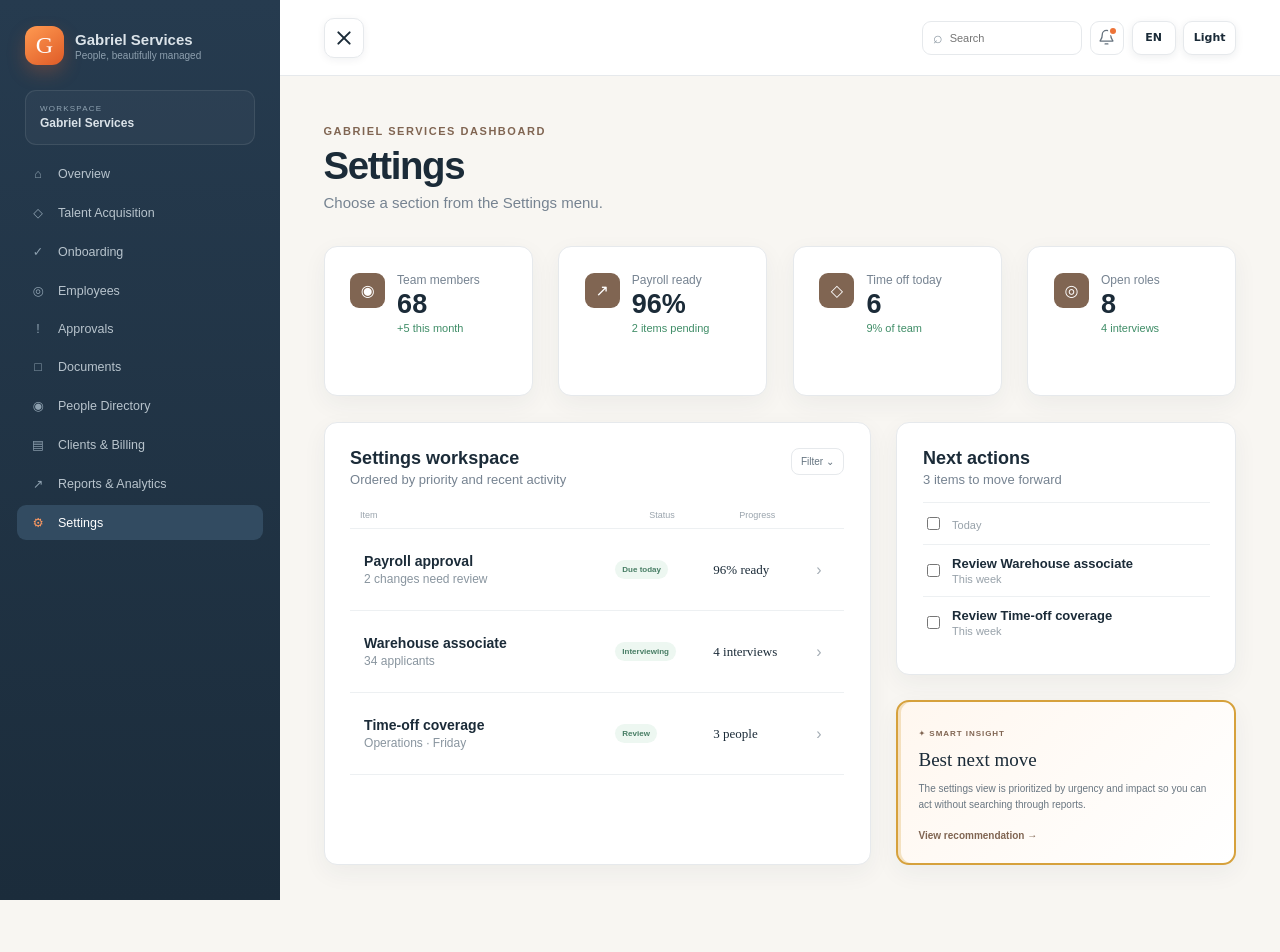
==== commit f2fd64ba: "Consolidate concurrent navigation changes into one accessible menu" ====
--- a/index.html
+++ b/index.html
@@ -71,8 +71,6 @@
 <link rel="stylesheet" href="responsive.css?v=1">
 <link rel="stylesheet" href="screens/adaptive.css?v=1">
 <link rel="stylesheet" href="smb-workspaces.css?v=6">
-  <link rel="stylesheet" href="workspace-nav.css?v=1">
-</head>
 <body>
 <main class="app" id="dashboardApp">
  <aside class="sidebar" id="appSidebar">
@@ -181,6 +179,4 @@
 </script>
 <script src="smb-workspaces.js?v=6" defer></script>
 <script src="screens/adaptive.js?v=1" defer></script>
-  <script src="workspace-nav.js?v=1" defer></script>
-</body>
 </html>
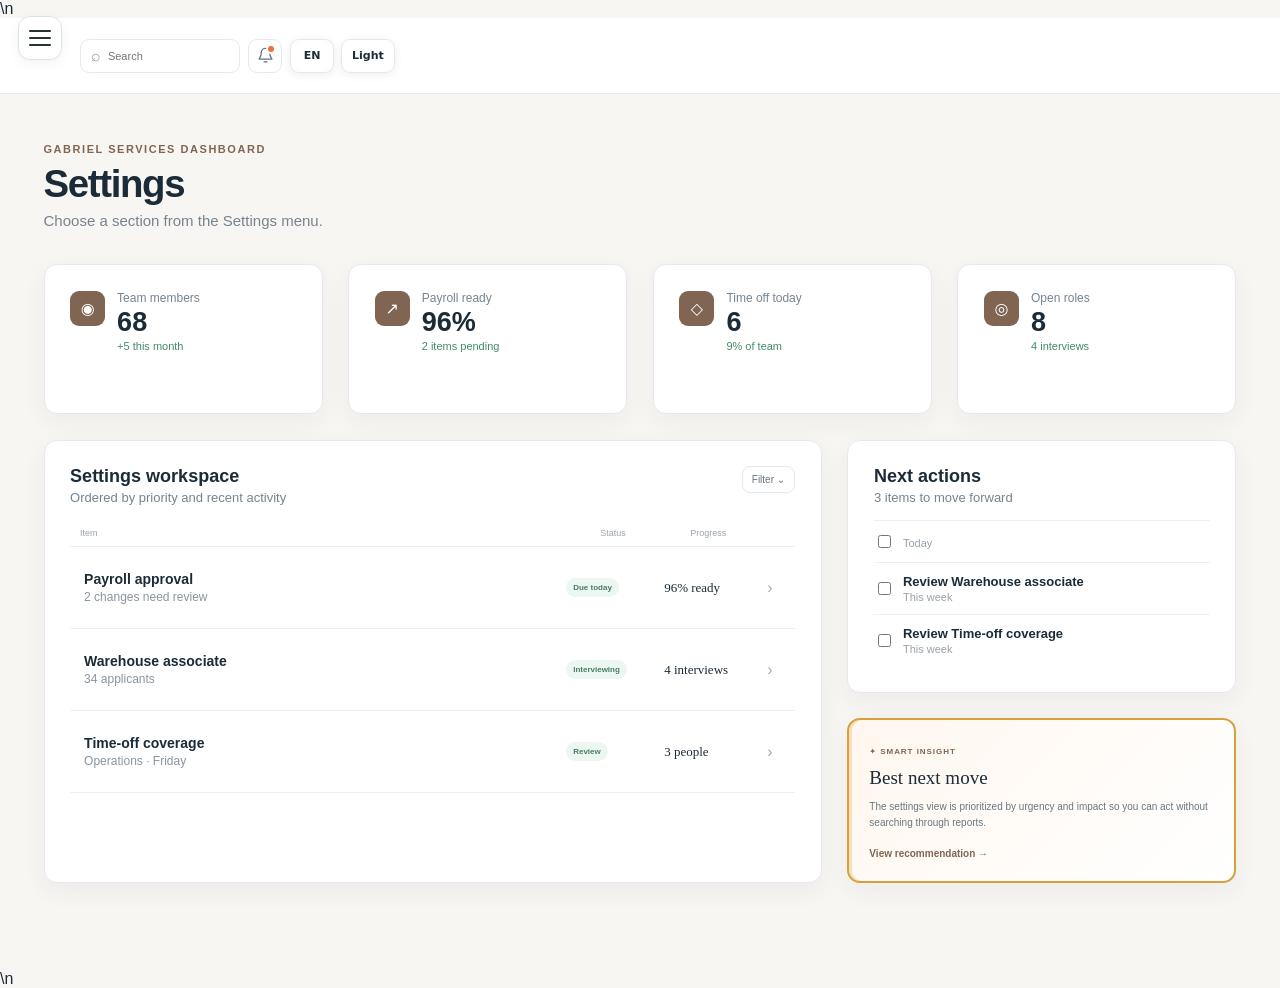
==== commit d8cd0772: "Preserve HTML boundaries when consolidating navigation assets" ====
--- a/index.html
+++ b/index.html
@@ -71,6 +71,8 @@
 <link rel="stylesheet" href="responsive.css?v=1">
 <link rel="stylesheet" href="screens/adaptive.css?v=1">
 <link rel="stylesheet" href="smb-workspaces.css?v=6">
+\n  <link rel="stylesheet" href="workspace-nav.css?v=1">
+</head>
 <body>
 <main class="app" id="dashboardApp">
  <aside class="sidebar" id="appSidebar">
@@ -179,4 +181,6 @@
 </script>
 <script src="smb-workspaces.js?v=6" defer></script>
 <script src="screens/adaptive.js?v=1" defer></script>
+\n  <script src="workspace-nav.js?v=1" defer></script>
+</body>
 </html>
--- a/workspace-nav.css
+++ b/workspace-nav.css
@@ -0,0 +1,50 @@
+.wn-enabled{--wn-width:296px;--wn-ink:#20362c;--wn-muted:#617268;--wn-line:#dce4de;--wn-paper:#fff;--wn-canvas:#f7f8f4;--wn-accent:#25543b;--wn-selected:#e6eedb;--wn-gold:#b59b5b}
+html[data-theme="dark"] .wn-enabled{--wn-ink:#eef5ed;--wn-muted:#b8c9be;--wn-line:#3b5144;--wn-paper:#192b22;--wn-canvas:#132219;--wn-accent:#c3e1b9;--wn-selected:#304d38;--wn-gold:#d8bf7b}
+.wn-enabled .wn-retired-sidebar,.wn-enabled .wn-retired-toggle,.wn-enabled .sidebar-backdrop,.wn-enabled #menuBackdrop{display:none!important}
+.wn-enabled .wn-original-root{display:block!important;grid-template-columns:minmax(0,1fr)!important;transition:margin-left .24s ease;min-width:0}
+.wn-enabled .wn-original-root>.workspace,.wn-enabled .wn-original-root>.work{width:100%;min-width:0}
+.wn-enabled .topbar,.wn-enabled .top{padding-left:80px!important;min-height:76px}
+.wn-enabled .profile-header,.wn-enabled .task-header,.wn-enabled .settings-header,.wn-enabled .documents-header{padding-left:64px}
+.wn-enabled .wn-hamburger{position:fixed;z-index:4100;top:16px;left:18px;width:44px;height:44px;display:flex;flex-direction:column;align-items:center;justify-content:center;gap:5px;padding:10px;border:1px solid var(--wn-line);border-radius:12px;background:var(--wn-paper);color:var(--wn-ink);box-shadow:0 3px 12px #1224190d;cursor:pointer}
+.wn-hamburger span{display:block;width:22px;height:2px;background:currentColor;border-radius:1px}
+.wn-enabled.wn-menu-open .wn-hamburger{visibility:hidden}
+.wn-enabled .wn-drawer{box-sizing:border-box;position:fixed;z-index:4300;inset:0 auto 0 0;width:var(--wn-width);max-width:calc(100vw - 24px);height:100dvh;display:flex;flex-direction:column;gap:20px;padding:22px 14px;overflow:auto;overscroll-behavior:contain;background:var(--wn-paper);color:var(--wn-ink);border-right:1px solid var(--wn-line);box-shadow:8px 0 28px #14291b0a;transform:translateX(-105%);visibility:hidden;transition:transform .24s ease,visibility .24s;font-family:inherit;font-size:1rem;line-height:1.5}
+.wn-enabled.wn-menu-open .wn-drawer{transform:translateX(0);visibility:visible}
+.wn-drawer-head{display:flex;align-items:center;justify-content:space-between;gap:12px;padding:0 6px 16px;border-bottom:1px solid var(--wn-line)}
+.wn-drawer-head strong{font-size:1.125rem;color:var(--wn-ink)}
+.wn-enabled .wn-close{width:40px;height:40px;flex:none;padding:0;border:1px solid var(--wn-line);border-radius:10px;background:var(--wn-paper);color:var(--wn-ink);font-size:1.6rem;cursor:pointer}
+.wn-navigation{display:grid;gap:6px}
+.wn-enabled .wn-section,.wn-enabled .wn-subitem{box-sizing:border-box;display:flex;align-items:center;justify-content:space-between;gap:10px;width:100%;min-height:46px;padding:11px 12px;border:1px solid transparent;border-radius:10px;background:transparent;color:var(--wn-ink);font:inherit;font-size:1rem;line-height:1.4;text-align:left;cursor:pointer;white-space:normal}
+.wn-enabled .wn-section{font-weight:650}
+.wn-enabled .wn-section:hover,.wn-enabled .wn-subitem:hover{background:var(--wn-canvas)}
+.wn-enabled .wn-section.wn-active,.wn-enabled .wn-subitem.wn-active{background:var(--wn-selected);color:var(--wn-accent);border-color:var(--wn-line)}
+.wn-enabled .wn-subitem{min-height:42px;padding:10px 12px;font-size:.9375rem}
+.wn-submenu{margin:4px 0 10px 16px;padding-left:10px;border-left:1px solid var(--wn-line)}
+.wn-chevron{width:7px;height:7px;border-right:1.5px solid currentColor;border-bottom:1.5px solid currentColor;transform:rotate(-45deg);flex:none;margin-right:4px;transition:transform .2s}
+[aria-expanded="true"]>.wn-chevron{transform:rotate(45deg)}
+.wn-more{margin-top:auto;border-top:1px solid var(--wn-line);padding:16px 8px 0}
+.wn-more summary{cursor:pointer;color:var(--wn-muted);font-size:.9375rem;padding:8px 0}
+.wn-legacy{display:grid;gap:4px;padding-top:8px}
+.wn-enabled .wn-legacy nav,.wn-enabled .wn-legacy .side-bottom{display:grid;gap:4px;padding:0;margin:0;background:transparent;border:0}
+.wn-enabled .wn-legacy a,.wn-enabled .wn-legacy button{display:flex;align-items:center;gap:8px;min-height:42px;padding:8px;color:var(--wn-ink);background:transparent;border:0;border-radius:8px;font-size:.9375rem;text-decoration:none;white-space:normal;text-align:left;cursor:pointer}
+.wn-enabled .wn-legacy a:hover,.wn-enabled .wn-legacy button:hover{background:var(--wn-selected)}
+.wn-backdrop{position:fixed;inset:0;z-index:4200;background:#101b1766;backdrop-filter:blur(3px)}
+.wn-enabled .wn-surface{box-sizing:border-box;width:100%;min-width:0;padding:32px clamp(16px,3vw,48px) 48px;color:var(--wn-ink);font-size:1rem;line-height:1.5;background:var(--wn-canvas);min-height:calc(100dvh - 76px)}
+.wn-heading{margin-bottom:24px}
+.wn-heading h1{margin:0;color:var(--wn-ink);font-size:clamp(1.6rem,2.2vw,2.25rem);font-weight:650;line-height:1.2;letter-spacing:-.025em}
+.wn-tablist{display:grid;grid-template-columns:repeat(5,minmax(0,1fr));gap:6px;padding:7px;border:1px solid var(--wn-line);border-radius:14px;background:var(--wn-paper);margin-bottom:22px}
+.wn-enabled .wn-tab{position:relative;display:flex;align-items:center;justify-content:center;min-height:50px;padding:12px 10px;border:1px solid transparent;border-radius:9px;background:transparent;color:var(--wn-muted);font:inherit;font-size:1rem;font-weight:600;line-height:1.35;cursor:pointer;white-space:normal;text-align:center}
+.wn-enabled .wn-tab:hover{background:var(--wn-canvas);color:var(--wn-ink)}
+.wn-enabled .wn-tab[aria-selected="true"]{background:var(--wn-selected);color:var(--wn-accent);border-color:var(--wn-line);box-shadow:inset 0 -2px var(--wn-gold)}
+.wn-enabled .wn-panel{min-height:360px;border:1px solid var(--wn-line);border-radius:16px;background:var(--wn-paper);box-shadow:0 8px 24px #162b2007;overflow:hidden}
+.wn-panel>header{padding:24px 28px;border-bottom:1px solid var(--wn-line)}
+.wn-panel h2{margin:0 0 8px;color:var(--wn-ink);font-size:1.25rem;line-height:1.35;font-weight:650}
+.wn-panel header p{margin:0;max-width:70ch;color:var(--wn-muted);font-size:1rem;line-height:1.6}
+.wn-empty{display:grid;justify-items:center;align-content:center;min-height:230px;padding:32px;text-align:center;color:var(--wn-muted)}
+.wn-empty svg{width:44px;height:44px;fill:none;stroke:var(--wn-muted);stroke-width:1.5;opacity:.65}
+.wn-empty p{margin:14px 0 0;font-size:1rem;color:var(--wn-muted)}
+.wn-enabled .wn-surface[hidden],.wn-enabled .wn-panel[hidden],.wn-enabled .wn-submenu[hidden],.wn-enabled .wn-more[hidden],.wn-enabled .wn-backdrop[hidden],.wn-enabled [data-wn-original-panel][hidden]{display:none!important}
+.wn-enabled .wn-hamburger:focus-visible,.wn-enabled .wn-drawer :focus-visible,.wn-enabled .wn-surface :focus-visible{outline:3px solid var(--wn-gold);outline-offset:3px}
+@media(min-width:901px){.wn-enabled.wn-menu-open .wn-original-root{margin-left:var(--wn-width);max-width:calc(100% - var(--wn-width))}.wn-enabled .wn-original-root{margin-left:0;max-width:100%}}
+@media(max-width:900px){.wn-modal-open{overflow:hidden}.wn-enabled .wn-surface{padding-top:24px}.wn-tablist{display:flex;overflow-x:auto;scrollbar-width:thin;overscroll-behavior-x:contain}.wn-enabled .wn-tab{flex:1 0 132px;min-height:48px}.wn-panel>header{padding:20px}.wn-enabled .wn-panel{min-height:320px}.wn-enabled .wn-hamburger{left:12px}.wn-enabled .wn-original-root{margin-left:0!important;max-width:100%!important}.wn-empty{min-height:200px}}
+@media(prefers-reduced-motion:reduce){.wn-enabled .wn-original-root,.wn-enabled .wn-drawer,.wn-chevron{transition:none}}
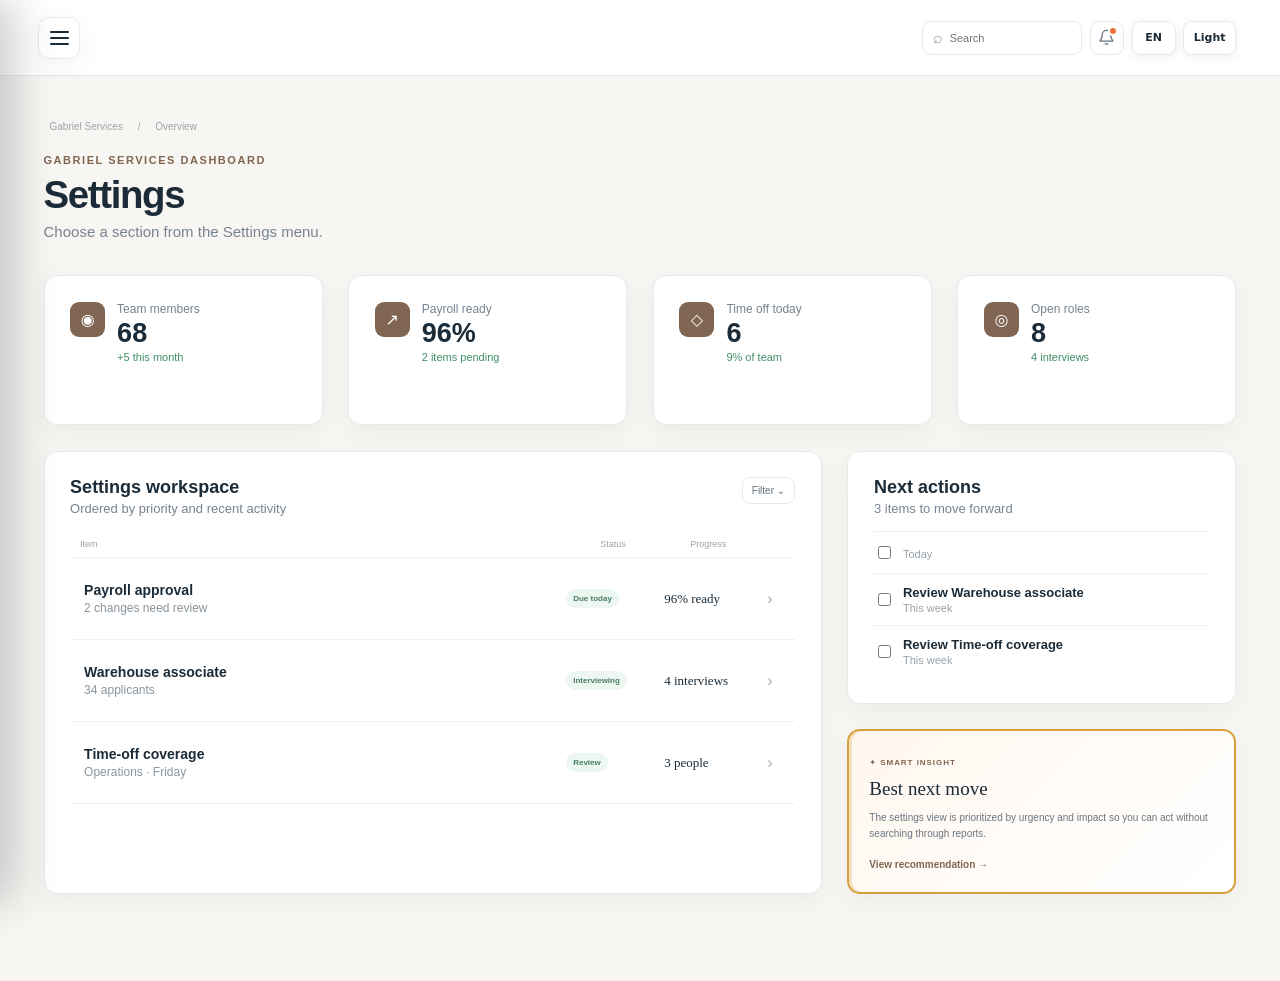
==== commit 3f130d07: "fix: improve dark-mode readability and contrast" ====
--- a/index.html
+++ b/index.html
@@ -67,11 +67,90 @@
   .side-nav button{min-width:58px}
 }
 
+
+/* High-quality dark-mode contrast — accessible, calm, and consistent */
+html[data-theme="dark"]{
+  --ink:#f2f7f4;
+  --muted:#bdcbc4;
+  --line:#52645b;
+  --canvas:#0f1814;
+  --white:#1a2822;
+  --nav:#14231d;
+  --nav2:#0b1511;
+  --orange:#b84f24;
+  --orange-soft:#38251d;
+  --green:#7fc39e;
+  --shadow:0 10px 28px rgba(0,0,0,.34);
+}
+html[data-theme="dark"] body,
+html[data-theme="dark"] main,
+html[data-theme="dark"] .workspace,
+html[data-theme="dark"] .content{background:var(--canvas);color:var(--ink)}
+html[data-theme="dark"] .topbar{
+  background:rgba(18,30,25,.98);
+  color:var(--ink);
+  border-color:var(--line);
+}
+html[data-theme="dark"] :is(.panel,.metrics article,.data-row,.search,.round,.panel-title button,.workspace-toolbar,.workspace-summary article,.workspace-card,.settings-tree,.settings-section-body,.people-table-row,.employee-detail,.person-detail,.wizard-dialog,.client-dialog,.client-dialog-head,.client-form-actions,.role-presets button,.access-controls label,.menu-toggle,.review-access,.workspace-button,.mini-action,.settings-person button,.settings-options button,.user-access-tools input,.user-access-tools select,.user-access-tools button,.team-summary button,.user-row-actions button,.settings-field input,.settings-field select,.people-tools input,.people-tools select,.activation-add input,.workspace-create input,.employee-controls input,.employee-controls select,.task-access input,.task-access select){
+  background:var(--white);
+  color:var(--ink);
+  border-color:var(--line);
+}
+html[data-theme="dark"] :is(h1,h2,h3,h4,strong,b,.row-main b,.staff-identity strong,.workspace-card-title){color:var(--ink)}
+html[data-theme="dark"] :is(p,small,.muted,.panel-title p,.row-main small,.task small,.staff-identity span,.breadcrumb,.table-head){color:var(--muted)}
+html[data-theme="dark"] :is(input,select,textarea)::placeholder{color:#91a198;opacity:1}
+html[data-theme="dark"] :is(input,select,textarea):focus{
+  outline:3px solid rgba(127,195,158,.28);
+  border-color:#7fc39e;
+}
+html[data-theme="dark"] .ui-toggle{
+  background:#24362e;
+  color:#f5faf7;
+  border-color:#71867b;
+  box-shadow:0 2px 10px rgba(0,0,0,.3);
+}
+html[data-theme="dark"] .ui-toggle:hover,
+html[data-theme="dark"] .ui-toggle:focus-visible{
+  background:#30483d;
+  border-color:#9dcbb5;
+  box-shadow:0 0 0 3px rgba(157,203,181,.24);
+}
+html[data-theme="dark"] :is(.primary,.primary-action,.people-add,.user-access-tools>button,.wizard-steps>span.active){
+  background:#9f421f;
+  border-color:#c76a3e;
+  color:#fff;
+}
+html[data-theme="dark"] :is(.primary:hover,.primary-action:hover,.people-add:hover,.user-access-tools>button:hover){background:#b95024}
+html[data-theme="dark"] :is(.status-chip.pending,.approval-step.current,.security-note,.rbac-note,.client-form-note,.role-director){
+  background:#342b18;
+  color:#f4d99a;
+  border-color:#806d3b;
+}
+html[data-theme="dark"] .prototype-lock{
+  background:#351f1c;
+  color:#f1c9c2;
+  border-color:#80524b;
+}
+html[data-theme="dark"] :is(.danger-word,.danger-action){color:#fff}
+html[data-theme="dark"] .data-row:hover,
+html[data-theme="dark"] .people-table-row:hover{background:#263a31}
+html[data-theme="dark"] .status{background:#244234;color:#bce5ce}
+html[data-theme="dark"] .insight{
+  background:linear-gradient(135deg,#36271e,#1a2822);
+  color:var(--ink);
+  border-color:#72513b;
+}
+html[data-theme="dark"] a{color:#8fcdb0}
+html[data-theme="dark"] a:hover{color:#b8e4cf}
+@media(prefers-contrast:more){
+  html[data-theme="dark"]{--ink:#fff;--muted:#d8e2dd;--line:#71847b}
+}
+
 </style>
 <link rel="stylesheet" href="responsive.css?v=1">
 <link rel="stylesheet" href="screens/adaptive.css?v=1">
 <link rel="stylesheet" href="smb-workspaces.css?v=6">
-\n  <link rel="stylesheet" href="workspace-nav.css?v=1">
+<link rel="stylesheet" href="navigation-workspaces.css?v=1">
 </head>
 <body>
 <main class="app" id="dashboardApp">
@@ -181,6 +260,6 @@
 </script>
 <script src="smb-workspaces.js?v=6" defer></script>
 <script src="screens/adaptive.js?v=1" defer></script>
-\n  <script src="workspace-nav.js?v=1" defer></script>
+<script src="navigation-workspaces.js?v=1"></script>
 </body>
 </html>
--- a/navigation-workspaces.css
+++ b/navigation-workspaces.css
@@ -0,0 +1,43 @@
+/* Unified hierarchical dashboard navigation */
+:root{--drawer-width:min(310px,88vw)}
+body.nav-drawer-open{overflow:hidden}
+.sidebar{position:fixed!important;z-index:3000!important;inset:0 auto 0 0;width:var(--drawer-width)!important;height:100dvh!important;overflow-y:auto;transform:translateX(-102%);transition:transform .28s ease;box-shadow:18px 0 42px rgba(15,30,42,.24)}
+body.nav-drawer-open .sidebar{transform:translateX(0)}
+.app{display:block!important;min-height:100vh}
+.workspace{width:100%;min-width:0}
+.menu-toggle{position:relative;display:grid!important;place-content:center;gap:4px;flex:0 0 42px;width:42px;height:42px;padding:0;border:1px solid var(--line);border-radius:11px;background:var(--white);color:var(--ink);cursor:pointer;box-shadow:var(--shadow)}
+.menu-toggle span{display:block;width:19px;height:2px;border-radius:2px;background:currentColor;transition:.2s}
+body.nav-drawer-open .menu-toggle span:nth-child(1){transform:translateY(6px) rotate(45deg)}
+body.nav-drawer-open .menu-toggle span:nth-child(2){opacity:0}
+body.nav-drawer-open .menu-toggle span:nth-child(3){transform:translateY(-6px) rotate(-45deg)}
+.nav-drawer-backdrop{position:fixed;z-index:2990;inset:0;border:0;background:rgba(10,24,34,.45);backdrop-filter:blur(3px);opacity:0;pointer-events:none;transition:opacity .25s}
+body.nav-drawer-open .nav-drawer-backdrop{opacity:1;pointer-events:auto}
+.topbar{justify-content:space-between!important;padding-left:clamp(14px,3vw,38px)!important}
+.top-actions{margin-left:auto}
+.side-nav{display:grid;gap:5px}
+.side-nav button{width:100%}
+.drawer-group{display:grid;gap:3px}
+.drawer-parent{justify-content:space-between!important}
+.drawer-parent .drawer-label{display:flex;align-items:center;gap:11px}
+.drawer-chevron{font-style:normal;transition:transform .2s}
+.drawer-group.expanded .drawer-chevron{transform:rotate(90deg)}
+.drawer-children{display:grid;gap:2px;max-height:0;overflow:hidden;transition:max-height .25s ease}
+.drawer-group.expanded .drawer-children{max-height:320px}
+.drawer-child{padding-left:42px!important;font-size:11.5px!important}
+.drawer-child::before{content:"";width:6px;height:6px;border:1px solid currentColor;border-radius:50%}
+.drawer-child.active::before{background:var(--orange);border-color:var(--orange)}
+.nav-workspace{display:grid;gap:22px}
+.nav-workspace-head{padding:4px 2px}
+.nav-workspace-head h1{margin:4px 0 7px;font-size:clamp(26px,4vw,42px)}
+.nav-workspace-head p{margin:0;color:var(--muted);max-width:720px}
+.module-tabs{display:grid;grid-template-columns:repeat(auto-fit,minmax(145px,1fr));gap:10px}
+.module-tab{min-height:58px;padding:12px 14px;border:1px solid var(--line);border-radius:12px;background:var(--white);color:var(--ink);font-weight:750;text-align:left;cursor:pointer;box-shadow:var(--shadow)}
+.module-tab:hover,.module-tab.active{border-color:var(--orange);background:var(--orange-soft);color:var(--orange)}
+.module-screen{min-height:330px;padding:clamp(22px,4vw,38px);border:1px solid var(--line);border-radius:18px;background:var(--white);box-shadow:var(--shadow)}
+.module-screen h2{margin:0 0 8px;font-size:clamp(22px,3vw,30px)}
+.module-screen>p{margin:0;color:var(--muted)}
+.screen-canvas{display:grid;place-items:center;min-height:210px;margin-top:24px;border:1px dashed #cfd7dc;border-radius:14px;background:linear-gradient(145deg,rgba(255,241,231,.58),rgba(255,255,255,.9));text-align:center;padding:28px}
+.screen-canvas strong{display:block;margin-bottom:7px;font-size:16px}
+.screen-canvas span{color:var(--muted);font-size:13px}
+@media (prefers-reduced-motion:reduce){.sidebar,.nav-drawer-backdrop,.menu-toggle span,.drawer-children{transition:none}}
+@media (max-width:640px){.topbar{gap:9px!important}.module-tabs{display:flex;overflow-x:auto;scroll-snap-type:x mandatory;padding-bottom:5px}.module-tab{min-width:150px;scroll-snap-align:start}.nav-workspace{gap:16px}.module-screen{min-height:280px}}
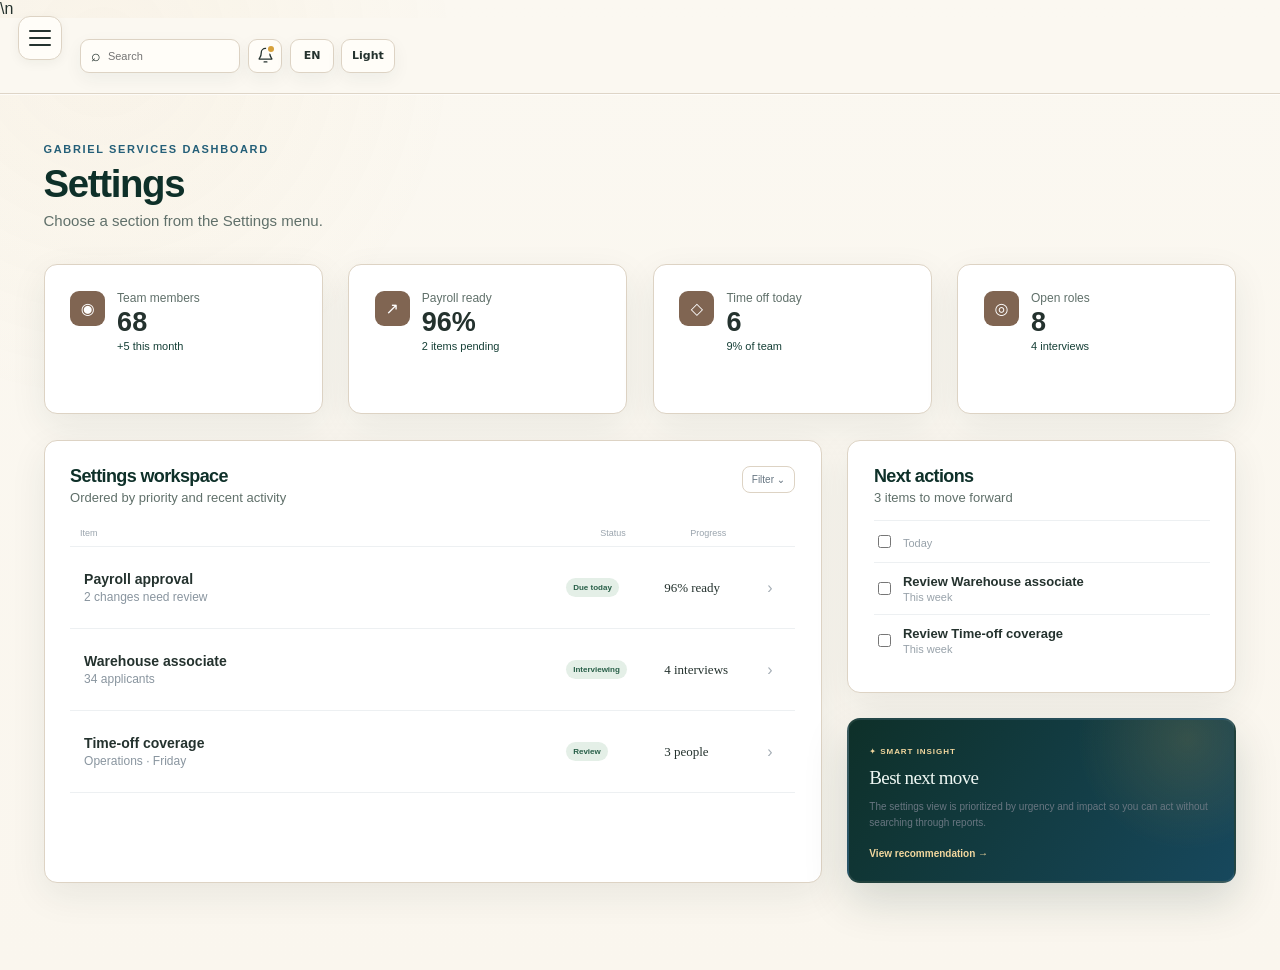
==== commit 1d527146: "style: align dashboard palette with Gabo Services brand" ====
--- a/index.html
+++ b/index.html
@@ -150,7 +150,7 @@
 <link rel="stylesheet" href="responsive.css?v=1">
 <link rel="stylesheet" href="screens/adaptive.css?v=1">
 <link rel="stylesheet" href="smb-workspaces.css?v=6">
-<link rel="stylesheet" href="navigation-workspaces.css?v=1">
+<link rel="stylesheet" href="navigation-workspaces.css?v=1">\n<link rel="stylesheet" href="brand-dashboard.css?v=1">
 </head>
 <body>
 <main class="app" id="dashboardApp">
--- a/navigation-workspaces.css
+++ b/navigation-workspaces.css
@@ -1,43 +1,49 @@
-/* Unified hierarchical dashboard navigation */
-:root{--drawer-width:min(310px,88vw)}
-body.nav-drawer-open{overflow:hidden}
-.sidebar{position:fixed!important;z-index:3000!important;inset:0 auto 0 0;width:var(--drawer-width)!important;height:100dvh!important;overflow-y:auto;transform:translateX(-102%);transition:transform .28s ease;box-shadow:18px 0 42px rgba(15,30,42,.24)}
-body.nav-drawer-open .sidebar{transform:translateX(0)}
-.app{display:block!important;min-height:100vh}
-.workspace{width:100%;min-width:0}
-.menu-toggle{position:relative;display:grid!important;place-content:center;gap:4px;flex:0 0 42px;width:42px;height:42px;padding:0;border:1px solid var(--line);border-radius:11px;background:var(--white);color:var(--ink);cursor:pointer;box-shadow:var(--shadow)}
-.menu-toggle span{display:block;width:19px;height:2px;border-radius:2px;background:currentColor;transition:.2s}
-body.nav-drawer-open .menu-toggle span:nth-child(1){transform:translateY(6px) rotate(45deg)}
-body.nav-drawer-open .menu-toggle span:nth-child(2){opacity:0}
-body.nav-drawer-open .menu-toggle span:nth-child(3){transform:translateY(-6px) rotate(-45deg)}
-.nav-drawer-backdrop{position:fixed;z-index:2990;inset:0;border:0;background:rgba(10,24,34,.45);backdrop-filter:blur(3px);opacity:0;pointer-events:none;transition:opacity .25s}
-body.nav-drawer-open .nav-drawer-backdrop{opacity:1;pointer-events:auto}
-.topbar{justify-content:space-between!important;padding-left:clamp(14px,3vw,38px)!important}
-.top-actions{margin-left:auto}
-.side-nav{display:grid;gap:5px}
-.side-nav button{width:100%}
-.drawer-group{display:grid;gap:3px}
-.drawer-parent{justify-content:space-between!important}
-.drawer-parent .drawer-label{display:flex;align-items:center;gap:11px}
-.drawer-chevron{font-style:normal;transition:transform .2s}
-.drawer-group.expanded .drawer-chevron{transform:rotate(90deg)}
-.drawer-children{display:grid;gap:2px;max-height:0;overflow:hidden;transition:max-height .25s ease}
-.drawer-group.expanded .drawer-children{max-height:320px}
-.drawer-child{padding-left:42px!important;font-size:11.5px!important}
-.drawer-child::before{content:"";width:6px;height:6px;border:1px solid currentColor;border-radius:50%}
-.drawer-child.active::before{background:var(--orange);border-color:var(--orange)}
-.nav-workspace{display:grid;gap:22px}
-.nav-workspace-head{padding:4px 2px}
-.nav-workspace-head h1{margin:4px 0 7px;font-size:clamp(26px,4vw,42px)}
-.nav-workspace-head p{margin:0;color:var(--muted);max-width:720px}
-.module-tabs{display:grid;grid-template-columns:repeat(auto-fit,minmax(145px,1fr));gap:10px}
-.module-tab{min-height:58px;padding:12px 14px;border:1px solid var(--line);border-radius:12px;background:var(--white);color:var(--ink);font-weight:750;text-align:left;cursor:pointer;box-shadow:var(--shadow)}
-.module-tab:hover,.module-tab.active{border-color:var(--orange);background:var(--orange-soft);color:var(--orange)}
-.module-screen{min-height:330px;padding:clamp(22px,4vw,38px);border:1px solid var(--line);border-radius:18px;background:var(--white);box-shadow:var(--shadow)}
-.module-screen h2{margin:0 0 8px;font-size:clamp(22px,3vw,30px)}
-.module-screen>p{margin:0;color:var(--muted)}
-.screen-canvas{display:grid;place-items:center;min-height:210px;margin-top:24px;border:1px dashed #cfd7dc;border-radius:14px;background:linear-gradient(145deg,rgba(255,241,231,.58),rgba(255,255,255,.9));text-align:center;padding:28px}
-.screen-canvas strong{display:block;margin-bottom:7px;font-size:16px}
-.screen-canvas span{color:var(--muted);font-size:13px}
-@media (prefers-reduced-motion:reduce){.sidebar,.nav-drawer-backdrop,.menu-toggle span,.drawer-children{transition:none}}
-@media (max-width:640px){.topbar{gap:9px!important}.module-tabs{display:flex;overflow-x:auto;scroll-snap-type:x mandatory;padding-bottom:5px}.module-tab{min-width:150px;scroll-snap-align:start}.nav-workspace{gap:16px}.module-screen{min-height:280px}}+.wn-enabled{--wn-width:296px;--wn-ink:var(--ink,#20362c);--wn-muted:var(--muted,#617268);--wn-line:var(--line,#dce4de);--wn-paper:var(--white,#fff);--wn-canvas:var(--canvas,#f7f8f4);--wn-accent:var(--orange,#c65f2e);--wn-selected:var(--orange-soft,#fff1e7);--wn-gold:var(--orange,#c65f2e)}
+.wn-enabled .wn-retired-sidebar,.wn-enabled .wn-retired-toggle,.wn-enabled .sidebar-backdrop,.wn-enabled #menuBackdrop{display:none!important}
+.wn-enabled .wn-original-root{display:block!important;grid-template-columns:minmax(0,1fr)!important;transition:margin-left .24s ease;min-width:0}
+.wn-enabled .wn-original-root>.workspace,.wn-enabled .wn-original-root>.work{width:100%;min-width:0}
+.wn-enabled .topbar,.wn-enabled .top{padding-left:80px!important;min-height:76px}
+.wn-enabled .profile-header,.wn-enabled .task-header,.wn-enabled .settings-header,.wn-enabled .documents-header{padding-left:64px}
+.wn-enabled .wn-hamburger{position:fixed;z-index:4100;top:16px;left:18px;width:44px;height:44px;display:flex;flex-direction:column;align-items:center;justify-content:center;gap:5px;padding:10px;border:1px solid var(--wn-line);border-radius:12px;background:var(--wn-paper);color:var(--wn-ink);box-shadow:0 3px 12px #1224190d;cursor:pointer}
+.wn-hamburger span{display:block;width:22px;height:2px;background:currentColor;border-radius:1px}
+.wn-enabled.wn-menu-open .wn-hamburger{visibility:hidden}
+.wn-enabled .wn-drawer{box-sizing:border-box;position:fixed;z-index:4300;inset:0 auto 0 0;width:var(--wn-width);max-width:calc(100vw - 24px);height:100dvh;display:flex;flex-direction:column;gap:20px;padding:22px 14px;overflow:auto;overscroll-behavior:contain;background:var(--wn-paper);color:var(--wn-ink);border-right:1px solid var(--wn-line);box-shadow:8px 0 28px #14291b0a;transform:translateX(-105%);visibility:hidden;transition:transform .24s ease,visibility .24s;font-family:inherit;font-size:1rem;line-height:1.5}
+.wn-enabled.wn-menu-open .wn-drawer{transform:translateX(0);visibility:visible}
+.wn-drawer-head{display:flex;align-items:center;justify-content:space-between;gap:12px;padding:0 6px 16px;border-bottom:1px solid var(--wn-line)}
+.wn-drawer-head strong{font-size:1.125rem;color:var(--wn-ink)}
+.wn-enabled .wn-close{width:40px;height:40px;flex:none;padding:0;border:1px solid var(--wn-line);border-radius:10px;background:var(--wn-paper);color:var(--wn-ink);font-size:1.6rem;cursor:pointer}
+.wn-navigation{display:grid;gap:6px}
+.wn-enabled .wn-section,.wn-enabled .wn-subitem{box-sizing:border-box;display:flex;align-items:center;justify-content:space-between;gap:10px;width:100%;min-height:46px;padding:11px 12px;border:1px solid transparent;border-radius:10px;background:transparent;color:var(--wn-ink);font:inherit;font-size:1rem;line-height:1.4;text-align:left;cursor:pointer;white-space:normal}
+.wn-enabled .wn-section{font-weight:650}
+.wn-enabled .wn-section:hover,.wn-enabled .wn-subitem:hover{background:var(--wn-canvas)}
+.wn-enabled .wn-section.wn-active,.wn-enabled .wn-subitem.wn-active{background:var(--wn-selected);color:var(--wn-accent);border-color:var(--wn-line)}
+.wn-enabled .wn-subitem{min-height:42px;padding:10px 12px;font-size:.9375rem}
+.wn-submenu{margin:4px 0 10px 16px;padding-left:10px;border-left:1px solid var(--wn-line)}
+.wn-chevron{width:7px;height:7px;border-right:1.5px solid currentColor;border-bottom:1.5px solid currentColor;transform:rotate(-45deg);flex:none;margin-right:4px;transition:transform .2s}
+[aria-expanded="true"]>.wn-chevron{transform:rotate(45deg)}
+.wn-more{margin-top:auto;border-top:1px solid var(--wn-line);padding:16px 8px 0}
+.wn-more summary{cursor:pointer;color:var(--wn-muted);font-size:.9375rem;padding:8px 0}
+.wn-legacy{display:grid;gap:4px;padding-top:8px}
+.wn-enabled .wn-legacy nav,.wn-enabled .wn-legacy .side-bottom{display:grid;gap:4px;padding:0;margin:0;background:transparent;border:0}
+.wn-enabled .wn-legacy a,.wn-enabled .wn-legacy button{display:flex;align-items:center;gap:8px;min-height:42px;padding:8px;color:var(--wn-ink);background:transparent;border:0;border-radius:8px;font-size:.9375rem;text-decoration:none;white-space:normal;text-align:left;cursor:pointer}
+.wn-enabled .wn-legacy a:hover,.wn-enabled .wn-legacy button:hover{background:var(--wn-selected)}
+.wn-backdrop{position:fixed;inset:0;z-index:4200;background:#101b1766;backdrop-filter:blur(3px)}
+.wn-enabled .wn-surface{box-sizing:border-box;width:100%;min-width:0;padding:32px clamp(16px,3vw,48px) 48px;color:var(--wn-ink);font-size:1rem;line-height:1.5;background:var(--wn-canvas);min-height:calc(100dvh - 76px)}
+.wn-heading{margin-bottom:24px}
+.wn-heading h1{margin:0;color:var(--wn-ink);font-size:clamp(1.6rem,2.2vw,2.25rem);font-weight:650;line-height:1.2;letter-spacing:-.025em}
+.wn-tablist{display:grid;grid-template-columns:repeat(5,minmax(0,1fr));gap:6px;padding:7px;border:1px solid var(--wn-line);border-radius:14px;background:var(--wn-paper);margin-bottom:22px}
+.wn-enabled .wn-tab{position:relative;display:flex;align-items:center;justify-content:center;min-height:50px;padding:12px 10px;border:1px solid transparent;border-radius:9px;background:transparent;color:var(--wn-muted);font:inherit;font-size:1rem;font-weight:600;line-height:1.35;cursor:pointer;white-space:normal;text-align:center}
+.wn-enabled .wn-tab:hover{background:var(--wn-canvas);color:var(--wn-ink)}
+.wn-enabled .wn-tab[aria-selected="true"]{background:var(--wn-selected);color:var(--wn-accent);border-color:var(--wn-line);box-shadow:inset 0 -2px var(--wn-gold)}
+.wn-enabled .wn-panel{min-height:360px;border:1px solid var(--wn-line);border-radius:16px;background:var(--wn-paper);box-shadow:0 8px 24px #162b2007;overflow:hidden}
+.wn-panel>header{padding:24px 28px;border-bottom:1px solid var(--wn-line)}
+.wn-panel h2{margin:0 0 8px;color:var(--wn-ink);font-size:1.25rem;line-height:1.35;font-weight:650}
+.wn-panel header p{margin:0;max-width:70ch;color:var(--wn-muted);font-size:1rem;line-height:1.6}
+.wn-empty{display:grid;justify-items:center;align-content:center;min-height:230px;padding:32px;text-align:center;color:var(--wn-muted)}
+.wn-empty svg{width:44px;height:44px;fill:none;stroke:var(--wn-muted);stroke-width:1.5;opacity:.65}
+.wn-empty p{margin:14px 0 0;font-size:1rem;color:var(--wn-muted)}
+.wn-enabled .wn-surface[hidden],.wn-enabled .wn-panel[hidden],.wn-enabled .wn-submenu[hidden],.wn-enabled .wn-more[hidden],.wn-enabled .wn-backdrop[hidden],.wn-enabled [data-wn-original-panel][hidden]{display:none!important}
+.wn-enabled .wn-hamburger:focus-visible,.wn-enabled .wn-drawer :focus-visible,.wn-enabled .wn-surface :focus-visible{outline:3px solid var(--wn-gold);outline-offset:3px}
+@media(min-width:901px){.wn-enabled.wn-menu-open .wn-original-root{margin-left:var(--wn-width);max-width:calc(100% - var(--wn-width))}.wn-enabled .wn-original-root{margin-left:0;max-width:100%}}
+@media(max-width:900px){.wn-modal-open{overflow:hidden}.wn-enabled .wn-surface{padding-top:24px}.wn-tablist{display:flex;overflow-x:auto;scrollbar-width:thin;overscroll-behavior-x:contain}.wn-enabled .wn-tab{flex:1 0 132px;min-height:48px}.wn-panel>header{padding:20px}.wn-enabled .wn-panel{min-height:320px}.wn-enabled .wn-hamburger{left:12px}.wn-enabled .wn-original-root{margin-left:0!important;max-width:100%!important}.wn-empty{min-height:200px}}
+@media(prefers-reduced-motion:reduce){.wn-enabled .wn-original-root,.wn-enabled .wn-drawer,.wn-chevron{transition:none}}
--- a/brand-dashboard.css
+++ b/brand-dashboard.css
@@ -0,0 +1,206 @@
+/* Gabo Services dashboard visual system
+   Aligned with duplicate-hrservices: cream, forest, blue, gold, and refined depth. */
+:root{
+  --cream:#fbf8f1;
+  --paper:#fffdf8;
+  --sand:#efe8db;
+  --green-deep:#0e3029;
+  --blue:#245f78;
+  --blue-deep:#17485d;
+  --blue-soft:#dcebf1;
+  --gold:#d6a13c;
+  --gold-soft:#f5e8c9;
+  --line-strong:#cfc2af;
+  --canvas:var(--cream);
+  --white:var(--paper);
+  --nav:#153f36;
+  --nav2:var(--green-deep);
+  --orange:var(--gold);
+  --orange-soft:var(--gold-soft);
+  --ink:#24322e;
+  --muted:#60706a;
+  --line:#ddd3c4;
+  --green:#153f36;
+  --shadow:0 12px 36px rgba(22,55,47,.08);
+}
+body{
+  background:
+    radial-gradient(circle at 8% 5%,rgba(214,161,60,.05),transparent 24%),
+    linear-gradient(180deg,var(--cream) 0%,#faf6ee 100%);
+}
+.sidebar{
+  background:
+    radial-gradient(circle at 20% 0%,rgba(214,161,60,.12),transparent 28%),
+    linear-gradient(180deg,var(--nav),var(--nav2));
+}
+.topbar{
+  border-color:rgba(221,211,196,.92);
+  background:rgba(251,248,241,.93);
+  box-shadow:0 1px 0 rgba(255,255,255,.68);
+  backdrop-filter:blur(16px);
+}
+.brand-mark{
+  background:linear-gradient(145deg,#dfad4d,var(--gold));
+  color:var(--green-deep);
+  box-shadow:0 8px 22px rgba(14,48,41,.14);
+}
+:where(h1,h2,.welcome h1,.nav-workspace-head h1,.module-screen h2){
+  color:var(--green-deep);
+  font-family:Georgia,"Times New Roman",serif;
+  letter-spacing:-.035em;
+}
+.eyebrow{color:var(--blue);letter-spacing:.15em}
+:where(.panel,.metrics article,.workspace-toolbar,.workspace-summary article,.workspace-card,.settings-tree,.settings-section-body,.people-table-row,.employee-detail,.person-detail,.wizard-dialog,.client-dialog,.module-screen,.wn-panel){
+  border-color:rgba(221,211,196,.94);
+  background:linear-gradient(180deg,rgba(255,253,248,.99),rgba(255,252,246,.94));
+  box-shadow:var(--shadow);
+}
+:where(.panel,.metrics article,.workspace-card,.module-screen,.wn-panel){
+  transition:transform .22s ease,border-color .22s ease,box-shadow .22s ease,background .22s ease;
+}
+:where(.panel,.metrics article,.workspace-card,.module-screen,.wn-panel):hover{
+  border-color:rgba(36,95,120,.30);
+  box-shadow:0 18px 44px rgba(23,72,93,.13);
+}
+.search,.round,.ui-toggle,.workspace-button,.mini-action,.module-tab{
+  border-color:var(--line);
+  background:var(--paper);
+  color:var(--ink);
+  box-shadow:0 6px 18px rgba(22,55,47,.055);
+}
+:where(.search,.round,.ui-toggle,.workspace-button,.mini-action,.module-tab):hover{
+  border-color:rgba(36,95,120,.48);
+}
+.primary,.primary-action,.people-add,.user-access-tools>button{
+  border-color:rgba(14,48,41,.12)!important;
+  background:linear-gradient(145deg,#dfad4d,var(--gold))!important;
+  color:var(--green-deep)!important;
+  box-shadow:0 10px 26px rgba(14,48,41,.10);
+}
+.primary:hover,.primary-action:hover,.people-add:hover,.user-access-tools>button:hover{
+  transform:translateY(-1px);
+  box-shadow:0 16px 34px rgba(23,72,93,.17);
+}
+.insight{
+  border-color:rgba(255,255,255,.08);
+  background:
+    radial-gradient(circle at 88% 12%,rgba(214,161,60,.17),transparent 30%),
+    linear-gradient(125deg,var(--green-deep),var(--blue-deep));
+  color:#eef7f3;
+  box-shadow:0 18px 44px rgba(14,48,41,.16);
+}
+.insight :where(h2,p,span){color:inherit}
+.insight>span,.insight button{color:#f2d79e}
+.status{background:#e4efe7;color:#285f48}
+.screen-canvas{
+  border-color:var(--line)!important;
+  background:
+    radial-gradient(circle at 90% 10%,rgba(220,235,241,.46),transparent 32%),
+    linear-gradient(145deg,var(--gold-soft),var(--paper))!important;
+}
+.module-tab.active,.module-tab:hover{
+  border-color:var(--blue)!important;
+  background:var(--blue-soft)!important;
+  color:var(--blue-deep)!important;
+}
+.menu-toggle:focus-visible,.round:focus-visible,.ui-toggle:focus-visible,
+.wn-enabled .wn-hamburger:focus-visible,.wn-enabled .wn-drawer :focus-visible,.wn-enabled .wn-surface :focus-visible{
+  outline:3px solid var(--gold)!important;
+  outline-offset:3px;
+}
+.wn-enabled{
+  --wn-ink:var(--ink);
+  --wn-muted:var(--muted);
+  --wn-line:var(--line);
+  --wn-paper:var(--paper);
+  --wn-canvas:var(--cream);
+  --wn-accent:var(--blue-deep);
+  --wn-selected:var(--gold-soft);
+  --wn-gold:var(--gold);
+}
+.wn-enabled .wn-drawer{
+  background:
+    radial-gradient(circle at 12% 4%,rgba(214,161,60,.08),transparent 28%),
+    var(--wn-paper);
+  box-shadow:12px 0 38px rgba(14,48,41,.13);
+}
+.wn-enabled .wn-tab[aria-selected="true"]{
+  color:var(--green-deep);
+  background:var(--gold-soft);
+  border-color:var(--line-strong);
+}
+html[data-theme="dark"]{
+  --cream:#0f1814;
+  --paper:#192720;
+  --sand:#26372f;
+  --green-deep:#dff0e7;
+  --blue:#82bfd7;
+  --blue-deep:#a3d3e3;
+  --blue-soft:#243f49;
+  --gold:#e2b75c;
+  --gold-soft:#3a311d;
+  --line-strong:#71837a;
+  --canvas:var(--cream);
+  --white:var(--paper);
+  --nav:#0d2b24;
+  --nav2:#081a16;
+  --orange:var(--gold);
+  --orange-soft:var(--gold-soft);
+  --ink:#f1f7f4;
+  --muted:#bdcbc4;
+  --line:#4f6258;
+  --green:#bfe3d0;
+  --shadow:0 12px 36px rgba(0,0,0,.32);
+}
+html[data-theme="dark"] body{
+  background:
+    radial-gradient(circle at 8% 4%,rgba(226,183,92,.055),transparent 24%),
+    linear-gradient(180deg,#0f1814,#0b1411);
+}
+html[data-theme="dark"] .topbar{
+  border-color:var(--line);
+  background:rgba(20,32,27,.96);
+  box-shadow:0 1px 0 rgba(255,255,255,.045);
+}
+html[data-theme="dark"] :where(h1,h2,h3,h4,strong,b,.welcome h1,.nav-workspace-head h1,.module-screen h2){color:var(--ink)}
+html[data-theme="dark"] :where(.panel,.metrics article,.workspace-toolbar,.workspace-summary article,.workspace-card,.settings-tree,.settings-section-body,.people-table-row,.employee-detail,.person-detail,.wizard-dialog,.client-dialog,.module-screen,.wn-panel){
+  border-color:var(--line);
+  background:linear-gradient(180deg,#1b2b24,#17231e);
+  color:var(--ink);
+}
+html[data-theme="dark"] :where(.search,.round,.ui-toggle,.workspace-button,.mini-action,.module-tab){
+  border-color:var(--line);
+  background:#21332b;
+  color:var(--ink);
+}
+html[data-theme="dark"] .insight{
+  border-color:#5f5740;
+  background:
+    radial-gradient(circle at 88% 12%,rgba(226,183,92,.14),transparent 30%),
+    linear-gradient(125deg,#12352c,#173b49);
+}
+html[data-theme="dark"] .screen-canvas{
+  background:
+    radial-gradient(circle at 90% 10%,rgba(130,191,215,.10),transparent 32%),
+    linear-gradient(145deg,#2e291b,#1a2822)!important;
+}
+html[data-theme="dark"] .module-tab.active,
+html[data-theme="dark"] .module-tab:hover{
+  border-color:#719bad!important;
+  background:#243f49!important;
+  color:#d8edf5!important;
+}
+html[data-theme="dark"] .status{background:#244234;color:#c5ead5}
+html[data-theme="dark"] .wn-enabled{
+  --wn-ink:var(--ink);
+  --wn-muted:var(--muted);
+  --wn-line:var(--line);
+  --wn-paper:var(--paper);
+  --wn-canvas:var(--cream);
+  --wn-accent:var(--blue-deep);
+  --wn-selected:var(--gold-soft);
+  --wn-gold:var(--gold);
+}
+@media(prefers-reduced-motion:reduce){
+  :where(.panel,.metrics article,.workspace-card,.module-screen,.wn-panel,.primary){transition:none!important;transform:none!important}
+}
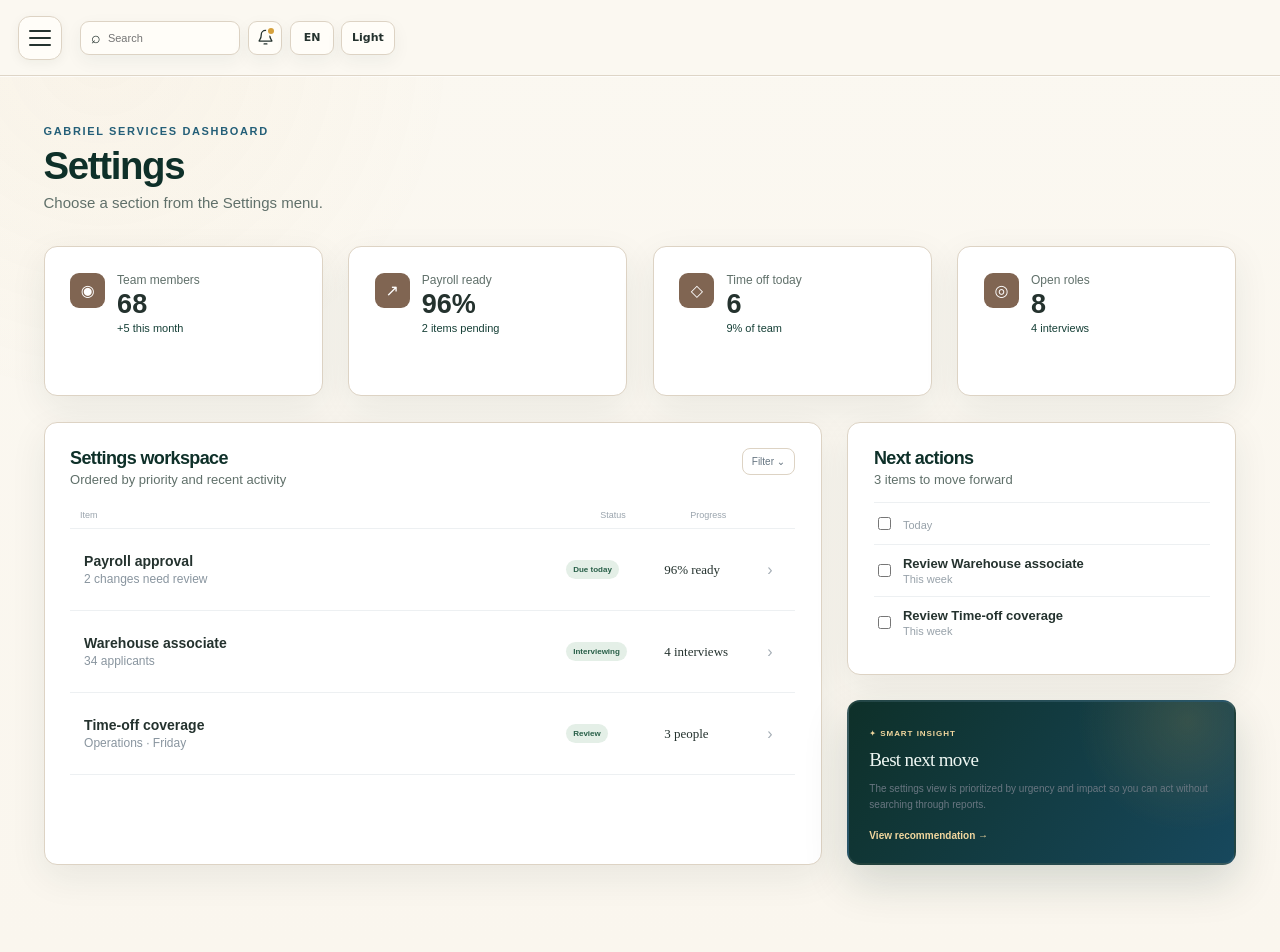
==== commit 4a7fc128: "fix: remove literal newline artifacts from page markup" ====
--- a/index.html
+++ b/index.html
@@ -150,7 +150,8 @@
 <link rel="stylesheet" href="responsive.css?v=1">
 <link rel="stylesheet" href="screens/adaptive.css?v=1">
 <link rel="stylesheet" href="smb-workspaces.css?v=6">
-<link rel="stylesheet" href="navigation-workspaces.css?v=1">\n<link rel="stylesheet" href="brand-dashboard.css?v=1">
+<link rel="stylesheet" href="navigation-workspaces.css?v=1">
+<link rel="stylesheet" href="brand-dashboard.css?v=1">
 </head>
 <body>
 <main class="app" id="dashboardApp">
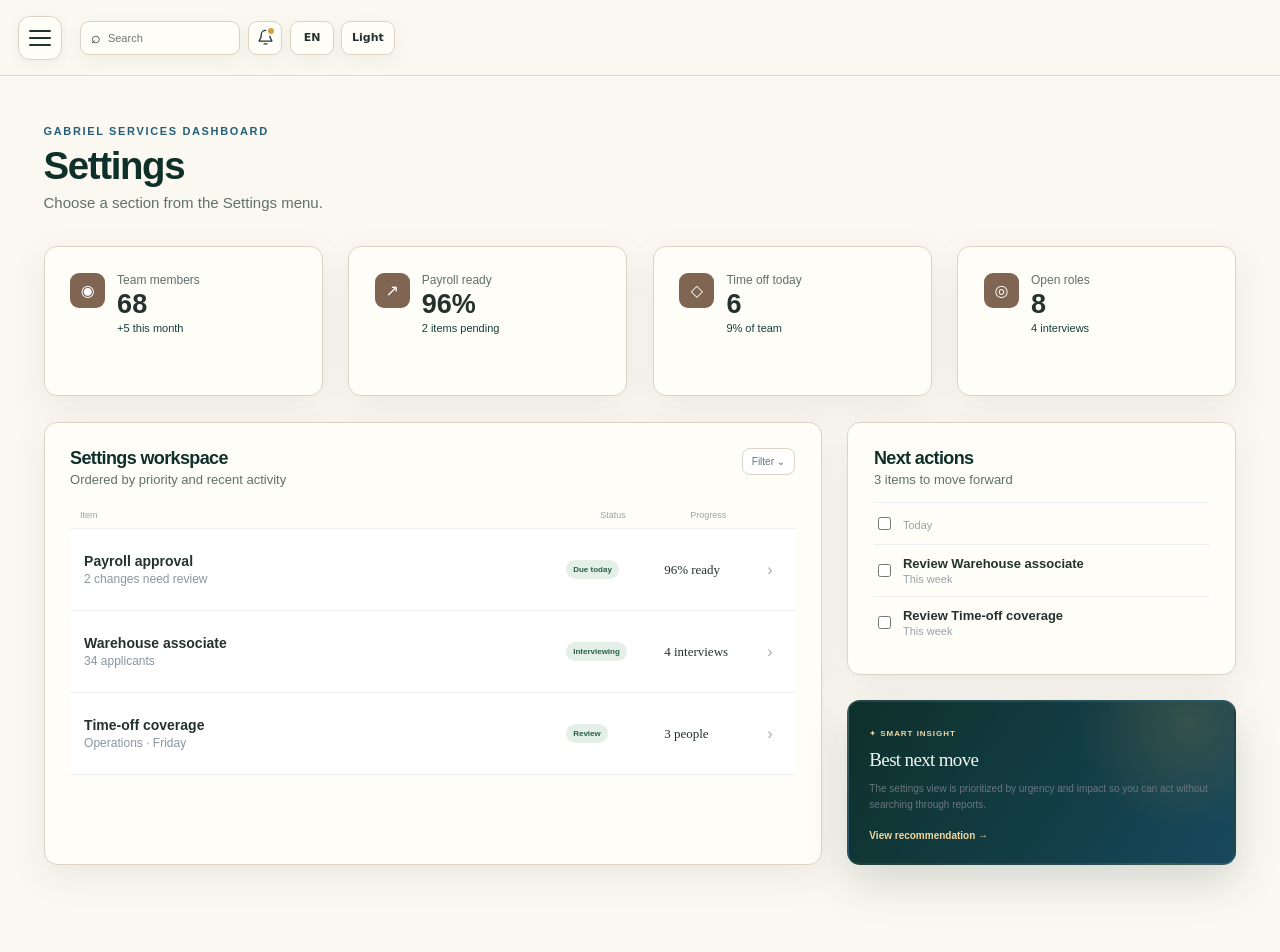
==== commit 81da42d1: "style: enforce shared brand palette across dashboard" ====
--- a/index.html
+++ b/index.html
@@ -151,7 +151,7 @@
 <link rel="stylesheet" href="screens/adaptive.css?v=1">
 <link rel="stylesheet" href="smb-workspaces.css?v=6">
 <link rel="stylesheet" href="navigation-workspaces.css?v=1">
-<link rel="stylesheet" href="brand-dashboard.css?v=1">
+<link rel="stylesheet" href="brand-dashboard.css?v=2">
 </head>
 <body>
 <main class="app" id="dashboardApp">
--- a/brand-dashboard.css
+++ b/brand-dashboard.css
@@ -204,3 +204,89 @@
 @media(prefers-reduced-motion:reduce){
   :where(.panel,.metrics article,.workspace-card,.module-screen,.wn-panel,.primary){transition:none!important;transform:none!important}
 }
+
+
+/* Brand v2: decisive cascade layer for legacy dashboard selectors */
+@layer gabo-brand-v2{
+  html:not([data-theme="dark"]) body,
+  html:not([data-theme="dark"]) main,
+  html:not([data-theme="dark"]) .workspace,
+  html:not([data-theme="dark"]) .content,
+  html:not([data-theme="dark"]) .wn-surface{
+    background-color:#fbf8f1!important;
+    color:#24322e;
+  }
+  html:not([data-theme="dark"]) .topbar{
+    background:rgba(251,248,241,.96)!important;
+    border-color:#ddd3c4!important;
+  }
+  html:not([data-theme="dark"]) .sidebar{
+    background:
+      radial-gradient(circle at 18% 0%,rgba(214,161,60,.14),transparent 28%),
+      linear-gradient(180deg,#153f36,#0e3029)!important;
+  }
+  html:not([data-theme="dark"]) :is(.panel,.metrics article,.workspace-toolbar,.workspace-summary article,.workspace-card,.settings-tree,.settings-section-body,.people-table-row,.employee-detail,.person-detail,.wizard-dialog,.client-dialog,.module-screen,.wn-panel,.wn-tablist){
+    background:#fffdf8!important;
+    border-color:#ddd3c4!important;
+    color:#24322e!important;
+  }
+  html:not([data-theme="dark"]) :is(.welcome h1,.nav-workspace-head h1,.module-screen h2,.panel h2,.panel h3){
+    color:#0e3029!important;
+  }
+  html:not([data-theme="dark"]) :is(.eyebrow,.kicker){color:#245f78!important}
+  html:not([data-theme="dark"]) :is(.primary,.primary-action,.people-add,.user-access-tools>button){
+    background:linear-gradient(145deg,#dfad4d,#d6a13c)!important;
+    color:#0e3029!important;
+    border-color:#c28b28!important;
+  }
+  html:not([data-theme="dark"]) :is(.menu-toggle,.round,.ui-toggle,.search,.module-tab){
+    background:#fffdf8!important;
+    color:#24322e!important;
+    border-color:#ddd3c4!important;
+  }
+  html:not([data-theme="dark"]) .wn-drawer{
+    background:
+      radial-gradient(circle at 12% 4%,rgba(214,161,60,.10),transparent 28%),
+      #fffdf8!important;
+    color:#24322e!important;
+  }
+  html:not([data-theme="dark"]) .wn-section.wn-active,
+  html:not([data-theme="dark"]) .wn-subitem.wn-active,
+  html:not([data-theme="dark"]) .wn-tab[aria-selected="true"]{
+    background:#f5e8c9!important;
+    color:#0e3029!important;
+    border-color:#cfc2af!important;
+  }
+  html[data-theme="dark"] body,
+  html[data-theme="dark"] main,
+  html[data-theme="dark"] .workspace,
+  html[data-theme="dark"] .content,
+  html[data-theme="dark"] .wn-surface{
+    background-color:#0f1814!important;
+    color:#f1f7f4!important;
+  }
+  html[data-theme="dark"] .sidebar{
+    background:
+      radial-gradient(circle at 18% 0%,rgba(226,183,92,.10),transparent 28%),
+      linear-gradient(180deg,#0d2b24,#081a16)!important;
+  }
+  html[data-theme="dark"] .topbar{background:rgba(20,32,27,.97)!important;border-color:#4f6258!important}
+  html[data-theme="dark"] :is(.panel,.metrics article,.workspace-toolbar,.workspace-summary article,.workspace-card,.settings-tree,.settings-section-body,.people-table-row,.employee-detail,.person-detail,.wizard-dialog,.client-dialog,.module-screen,.wn-panel,.wn-tablist){
+    background:#192720!important;
+    border-color:#4f6258!important;
+    color:#f1f7f4!important;
+  }
+  html[data-theme="dark"] :is(.menu-toggle,.round,.ui-toggle,.search,.module-tab){
+    background:#21332b!important;
+    color:#f1f7f4!important;
+    border-color:#5d7167!important;
+  }
+  html[data-theme="dark"] .wn-drawer{background:#192720!important;color:#f1f7f4!important}
+  html[data-theme="dark"] .wn-section.wn-active,
+  html[data-theme="dark"] .wn-subitem.wn-active,
+  html[data-theme="dark"] .wn-tab[aria-selected="true"]{
+    background:#3a311d!important;
+    color:#f6dc9d!important;
+    border-color:#74643a!important;
+  }
+}
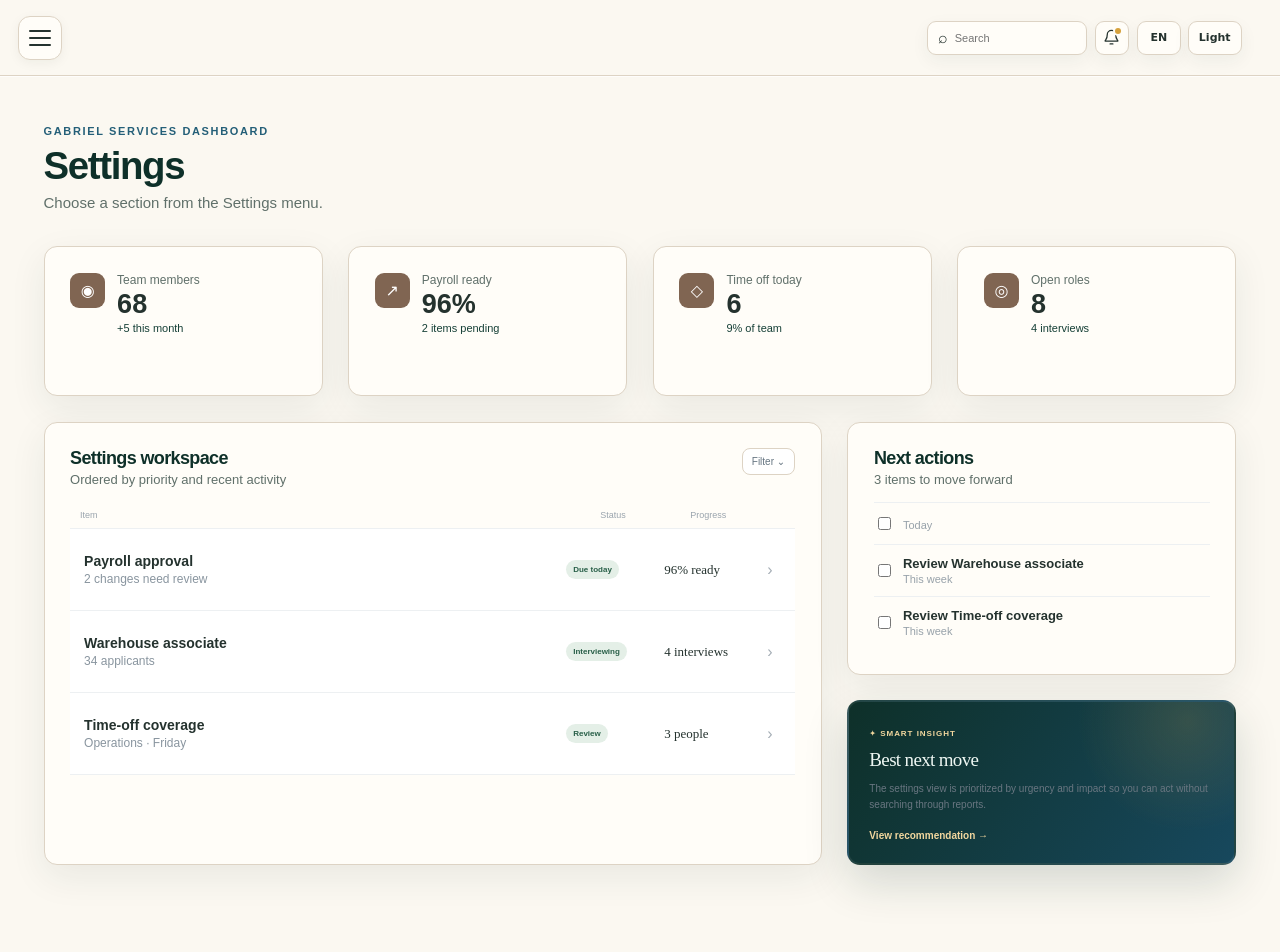
==== commit 33d63fe7: "Align top bar controls to right edge" ====
--- a/index.html
+++ b/index.html
@@ -151,7 +151,7 @@
 <link rel="stylesheet" href="screens/adaptive.css?v=1">
 <link rel="stylesheet" href="smb-workspaces.css?v=6">
 <link rel="stylesheet" href="navigation-workspaces.css?v=1">
-<link rel="stylesheet" href="brand-dashboard.css?v=2">
+<link rel="stylesheet" href="brand-dashboard.css?v=3">
 </head>
 <body>
 <main class="app" id="dashboardApp">
--- a/brand-dashboard.css
+++ b/brand-dashboard.css
@@ -290,3 +290,30 @@
     border-color:#74643a!important;
   }
 }
+
+
+/* SMB top-bar controls: compact, right-aligned action cluster */
+.topbar{
+  justify-content:flex-start!important;
+  width:100%;
+  padding-right:clamp(18px,3vw,42px)!important;
+}
+.topbar>.top-actions{
+  margin-left:auto!important;
+  display:flex;
+  align-items:center;
+  justify-content:flex-end;
+  gap:8px;
+  flex:0 1 auto;
+}
+.topbar .ui-preferences{
+  position:static!important;
+  margin-left:0!important;
+  display:flex;
+  align-items:center;
+  flex:0 0 auto;
+}
+@media(max-width:720px){
+  .topbar{padding-right:12px!important}
+  .topbar>.top-actions{gap:6px}
+}
